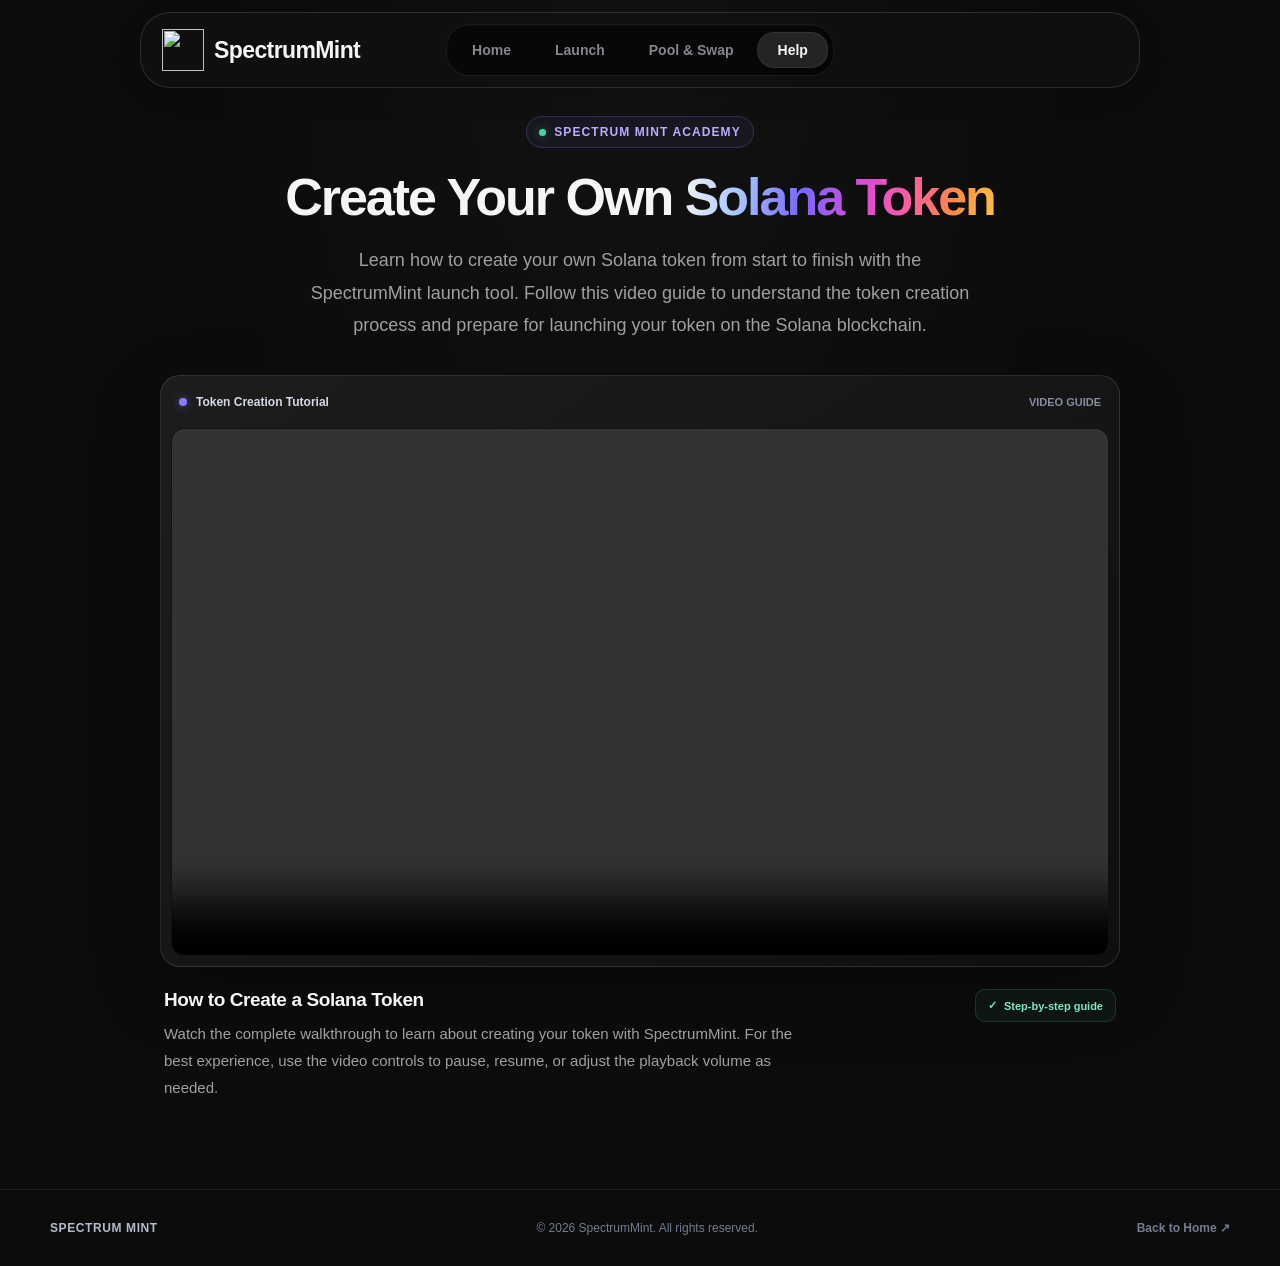
==== help.htm @ 8f6599c8 "Update help.htm" ====
<!DOCTYPE html>
<html lang="en">
<head>
    <meta charset="UTF-8">
    <meta name="viewport" content="width=device-width, initial-scale=1.0">

    <title>SpectrumMint - Solana Token Creation Guide |</title>

    <meta
        name="description"
        content="Learn how to create and launch your own Solana token with the SpectrumMint launch tool."
    >

    <meta name="theme-color" content="#0c0c0c">
	<link rel="preconnect" href="https://fonts.googleapis.com">
	<link rel="preconnect" href="https://fonts.gstatic.com" crossorigin>
	<link
		href="https://fonts.googleapis.com/css2?family=Geist+Mono:wght@400;500;600;700&display=swap"
		rel="stylesheet"
	>

    <style>
        /* ========================================
           SPECTRUMMINT — VIDEO TUTORIAL PAGE
        ======================================== */

        :root {
            --bg: #0c0c0c;
            --surface: #131313;
            --surface-hover: #1a1a1a;
            --border: rgba(255, 255, 255, 0.09);
            --text: #f5f5f5;
            --muted: #a0a0a0;
            --accent: #8b7cff;
            --accent-blue: #5c9dff;
            --success: #42d9a1;
            --radius: 16px;
            --content-width: 1180px;
        }

        * {
            box-sizing: border-box;
            margin: 0;
            padding: 0;
        }

        html {
            scroll-behavior: smooth;
        }

        body {
            min-height: 100vh;
            display: flex;
            flex-direction: column;
            background:
                radial-gradient(
                    ellipse at 50% 0%,
                    rgba(255, 255, 255, 0.025),
                    transparent 50%
                ),
                var(--bg);
            color: var(--text);
            font-family:
                Inter,
                -apple-system,
                BlinkMacSystemFont,
                "Segoe UI",
                Roboto,
                Helvetica,
                Arial,
                sans-serif;
            -webkit-font-smoothing: antialiased;
            text-rendering: optimizeLegibility;
        }

        body,
        button,
        a {
            font-family:
                Inter,
                -apple-system,
                BlinkMacSystemFont,
                "Segoe UI",
                Roboto,
                Helvetica,
                Arial,
                sans-serif;
        }

        a {
            color: inherit;
        }

        button {
            font: inherit;
        }

        /* ========================================
           HEADER
        ======================================== */

        .site-header {
            position: sticky;
            top: 0;
            z-index: 100;
            width: 100%;
            padding: 12px 0 0;
            background: transparent;
            backdrop-filter: blur(18px);
            -webkit-backdrop-filter: blur(18px);
        }

        .header-inner {
            position: relative;
            width: min(100% - 40px, 1000px);
            min-height: 76px;
            margin: 0 auto;
            padding: 0 21px;
            display: flex;
            align-items: center;
            justify-content: space-between;
            gap: 24px;
            border: 1px solid rgba(255, 255, 255, 0.12);
            border-radius: 30px;
            background: rgba(17, 17, 17, 0.88);
            box-shadow: 0 8px 28px rgba(0, 0, 0, 0.12);
        }

        .brand {
            display: inline-flex;
            align-items: center;
            gap: 10px;
            flex-shrink: 0;
            color: var(--text);
            text-decoration: none;
            font-size: 23px;
            font-weight: 800;
            letter-spacing: -0.6px;
        }

        .brand-mark {
            width: 42px;
            height: 42px;
            display: block;
            object-fit: contain;
            flex: 0 0 auto;
        }

        .brand-name {
            white-space: nowrap;
        }

        .brand-name span {
            color: #a99dff;
        }

        .main-nav {
            position: absolute;
            left: 50%;
            top: 50%;
            transform: translate(-50%, -50%);
            display: flex;
            align-items: center;
            justify-content: center;
            gap: 4px;
            padding: 7px 5px;
            border: 1px solid rgba(255, 255, 255, 0.07);
            border-radius: 23px;
            background: rgba(7, 7, 7, 0.82);
            box-shadow: inset 0 1px 0 rgba(255, 255, 255, 0.025);
        }

        .main-nav a {
            display: inline-flex;
            align-items: center;
            justify-content: center;
            min-height: 36px;
            padding: 0 19px;
            border: 1px solid transparent;
            border-radius: 17px;
            color: #85858d;
            text-decoration: none;
            font-size: 14px;
            font-weight: 550;
            white-space: nowrap;
            transition:
                color 0.2s ease,
                background 0.2s ease,
                border-color 0.2s ease;
        }

        .main-nav a:hover {
            color: var(--text);
            background: rgba(255, 255, 255, 0.045);
        }

        .main-nav a.active {
            color: #f5f5f7;
            background: #242426;
            border-color: rgba(255, 255, 255, 0.07);
            box-shadow: 0 2px 7px rgba(0, 0, 0, 0.2);
        }

        .header-actions {
            display: flex;
            align-items: center;
            gap: 10px;
        }

        .launch-button {
            display: inline-flex;
            align-items: center;
            justify-content: center;
            gap: 8px;
            min-height: 40px;
            padding: 0 16px;
            border: 1px solid rgba(139, 124, 255, 0.45);
            border-radius: 11px;
            background: linear-gradient(
                135deg,
                #8273f4,
                #6559dc
            );
            box-shadow: 0 4px 18px rgba(110, 94, 235, 0.16);
            color: #fff;
            text-decoration: none;
            font-size: 13px;
            font-weight: 700;
            white-space: nowrap;
            transition:
                transform 0.2s ease,
                box-shadow 0.2s ease;
        }

        .launch-button:hover {
            transform: translateY(-1px);
            box-shadow: 0 7px 24px rgba(110, 94, 235, 0.28);
        }

        .menu-toggle {
            display: none;
            width: 42px;
            height: 42px;
            align-items: center;
            justify-content: center;
            border: 1px solid var(--border);
            border-radius: 11px;
            background: var(--surface);
            color: var(--text);
            font-size: 21px;
            cursor: pointer;
        }

        /* ========================================
           MAIN CONTENT
        ======================================== */

        .main-content {
            width: min(100% - 40px, var(--content-width));
            margin: 0 auto;
            padding: 28px 0 88px;
            flex: 1;
        }

        .intro {
            max-width: 760px;
            margin: 0 auto 34px;
            text-align: center;
        }

        .eyebrow {
            display: inline-flex;
            align-items: center;
            gap: 8px;
            margin-bottom: 20px;
            padding: 8px 12px;
            border: 1px solid rgba(139, 124, 255, 0.22);
            border-radius: 999px;
            background: rgba(139, 124, 255, 0.07);
            color: #b8adff;
            font-size: 12px;
            font-weight: 750;
            letter-spacing: 1.1px;
            text-transform: uppercase;
        }

        .status-dot {
            width: 7px;
            height: 7px;
            border-radius: 50%;
            background: var(--success);
            box-shadow: 0 0 10px rgba(66, 217, 161, 0.4);
        }

        .course-title {
            max-width: 780px;
            margin: 0 auto 18px;
            color: var(--text);
            font-size: clamp(32px, 5vw, 52px);
            font-weight: 800;
            letter-spacing: -2px;
            line-height: 1.12;
        }

        .course-title span {
            background: linear-gradient(
                100deg,
                #f5f5f5 0%,
                #a8c7ff 18%,
                #7868ff 38%,
                #d84bd6 57%,
                #ff5d9e 72%,
                #ff8b45 86%,
                #ffc247 100%
            );
            -webkit-background-clip: text;
            background-clip: text;
            -webkit-text-fill-color: transparent;
            color: transparent;
        }

        .course-description {
            max-width: 670px;
            margin: 0 auto;
            color: var(--muted);
            font-size: 18px;
            font-weight: 400;
            line-height: 1.8;
        }

        /* ========================================
           VIDEO SECTION
        ======================================== */

        .video-section {
            width: 100%;
            max-width: 960px;
            margin: 0 auto;
        }

        .video-card {
            overflow: hidden;
            padding: 10px;
            border: 1px solid rgba(255, 255, 255, 0.11);
            border-radius: 20px;
            background: linear-gradient(
                145deg,
                rgba(29, 29, 29, 0.98),
                rgba(15, 15, 15, 0.98)
            );
            box-shadow: 0 24px 70px rgba(0, 0, 0, 0.30);
        }

        .video-topbar {
            min-height: 42px;
            padding: 0 8px 10px;
            display: flex;
            align-items: center;
            justify-content: space-between;
            gap: 12px;
        }

        .video-topbar-label {
            display: flex;
            align-items: center;
            gap: 9px;
            color: #d6d9e7;
            font-size: 12px;
            font-weight: 650;
        }

        .video-indicator {
            width: 8px;
            height: 8px;
            border-radius: 50%;
            background: #8c7dff;
            box-shadow: 0 0 10px rgba(140, 125, 255, 0.5);
        }

        .video-quality {
            color: #858da3;
            font-size: 11px;
            font-weight: 600;
        }

        .video-container {
            position: relative;
            width: 100%;
            aspect-ratio: 16 / 9;
            overflow: hidden;
            border: 1px solid rgba(255, 255, 255, 0.07);
            border-radius: 13px;
            background: #000;
        }

        .video-container video {
            display: block;
            width: 100%;
            height: 100%;
            border: 0;
            background: #000;
            object-fit: contain;
        }

        /* ========================================
           VIDEO INFORMATION
        ======================================== */

        .video-details {
            display: flex;
            align-items: flex-start;
            justify-content: space-between;
            gap: 24px;
            margin-top: 22px;
            padding: 0 4px;
        }

        .video-details-main {
            min-width: 0;
        }

        .video-details h2 {
            margin-bottom: 9px;
            color: var(--text);
            font-size: 19px;
            font-weight: 750;
            letter-spacing: -0.4px;
        }

        .video-details p {
            max-width: 660px;
            color: var(--muted);
            font-size: 15px;
            line-height: 1.8;
        }

        .video-badge {
            display: inline-flex;
            align-items: center;
            gap: 7px;
            flex-shrink: 0;
            padding: 9px 12px;
            border: 1px solid rgba(66, 217, 161, 0.18);
            border-radius: 10px;
            background: rgba(66, 217, 161, 0.055);
            color: #7ce8bd;
            font-size: 11px;
            font-weight: 700;
            white-space: nowrap;
        }

        /* ========================================
           FOOTER
        ======================================== */

        .site-footer {
            margin-top: auto;
            border-top: 1px solid var(--border);
            background: rgba(12, 12, 12, 0.75);
        }

        .footer-inner {
            width: min(100% - 40px, var(--content-width));
            min-height: 76px;
            margin: 0 auto;
            display: flex;
            align-items: center;
            justify-content: space-between;
            gap: 20px;
        }

        .footer-brand {
            color: #b5bbcc;
            font-size: 12px;
            font-weight: 750;
            letter-spacing: 0.6px;
        }

        .footer-copy {
            color: #747c90;
            font-size: 12px;
        }

        .footer-home {
            color: #747c90;
            text-decoration: none;
            font-size: 12px;
            font-weight: 650;
            transition: color 0.2s ease;
        }

        .footer-home:hover {
            color: #b5bbcc;
        }

        /* ========================================
           RESPONSIVE LAYOUT
        ======================================== */

        @media (max-width: 900px) {
            .header-inner {
                gap: 14px;
            }

            .main-nav a {
                padding-left: 13px;
                padding-right: 13px;
                font-size: 12px;
            }

            .brand {
                font-size: 20px;
            }

            .brand-mark {
                width: 38px;
                height: 38px;
            }

            .launch-button {
                padding: 0 12px;
                font-size: 12px;
            }
        }

        @media (max-width: 700px) {
            .site-header {
                padding-top: 10px;
            }

            .header-inner {
                width: calc(100% - 24px);
                min-height: 68px;
                padding: 0 12px;
                border-radius: 22px;
                gap: 12px;
            }

            .menu-toggle {
                display: inline-flex;
            }

            .main-nav {
                display: none;
                position: absolute;
                top: calc(100% - 1px);
                left: 16px;
                right: 16px;
                transform: none;
                padding: 12px;
                flex-direction: column;
                align-items: stretch;
                gap: 5px;
                border: 1px solid var(--border);
                border-radius: 18px;
                background: rgba(12, 12, 12, 0.98);
                box-shadow: 0 16px 30px rgba(0, 0, 0, 0.35);
            }

            .main-nav.open {
                display: flex;
            }

            .main-nav a {
                min-height: 46px;
                justify-content: flex-start;
                padding: 0 14px;
                font-size: 14px;
            }

            .header-actions {
                gap: 8px;
            }

            .launch-button {
                min-height: 38px;
                padding: 0 11px;
                font-size: 11px;
            }

            .main-content {
                width: min(100% - 32px, var(--content-width));
                padding: 24px 0 60px;
            }

            .intro {
                margin-bottom: 27px;
            }

            .eyebrow {
                margin-bottom: 17px;
                font-size: 10px;
            }

            .course-title {
                font-size: clamp(30px, 8vw, 42px);
                letter-spacing: -1.3px;
            }

            .course-description {
                font-size: 13px;
                line-height: 1.75;
            }

            .video-card {
                padding: 7px;
                border-radius: 15px;
            }

            .video-topbar {
                min-height: 35px;
                padding: 0 5px 8px;
            }

            .video-topbar-label {
                font-size: 11px;
            }

            .video-details {
                flex-direction: column;
                gap: 14px;
                margin-top: 18px;
            }

            .video-details h2 {
                font-size: 17px;
            }

            .video-details p {
                font-size: 12px;
            }

            .footer-inner {
                width: min(100% - 32px, var(--content-width));
                min-height: 78px;
                flex-wrap: wrap;
                justify-content: center;
                padding: 18px 0;
                text-align: center;
            }
        }

        @media (max-width: 380px) {
            .brand {
                gap: 7px;
                font-size: 17px;
            }

            .brand-mark {
                width: 30px;
                height: 30px;
            }

            .launch-button {
                padding: 0 8px;
                font-size: 10px;
            }
        }

        /* Respect reduced-motion preferences. */
        @media (prefers-reduced-motion: reduce) {
            *,
            *::before,
            *::after {
                scroll-behavior: auto !important;
                transition-duration: 0.01ms !important;
            }
        }
    </style>
</head>

<body>
    <!-- Site header with centered pill navigation -->
    <header class="site-header">
        <div class="header-inner">
            <a class="brand" href="https://spectrumint.org" aria-label="SpectrumMint home">
                <img class="brand-mark" src="https://spectrumint.org/logo.png" alt="" aria-hidden="true">
                <span class="brand-name">SpectrumMint</span>
            </a>

            <nav class="main-nav" id="mainNav" aria-label="Main navigation">
                <a href="https://spectrumint.org" >Home</a>
                <a href="https://spectrumint.org/launch">Launch</a>
                <a href="https://spectrumint.org/pool-swap">Pool &amp; Swap</a>
                <a href="https://spectrumint.org/how-to-launch.htm" class="active" aria-current="page">Help</a>
            </nav>

            <button
                class="menu-toggle"
                id="menuToggle"
                type="button"
                aria-label="Open navigation menu"
                aria-expanded="false"
                aria-controls="mainNav"
            >☰</button>
        </div>
    </header>





    <!-- ======================================
         TUTORIAL CONTENT
    ======================================= -->

    <main class="main-content">

        <section class="intro">

            <div class="eyebrow">
                <span class="status-dot"></span>
                SPECTRUM MINT ACADEMY
            </div>

            <h1 class="course-title">
                Create Your Own
                <span>Solana Token</span>
            </h1>

            <p class="course-description">
                Learn how to create your own Solana token from start to
                finish with the SpectrumMint launch tool. Follow this
                video guide to understand the token creation process and
                prepare for launching your token on the Solana blockchain.
            </p>

        </section>


        <!-- Main video player: existing video URL preserved -->

        <section class="video-section" aria-label="Video tutorial">

            <div class="video-card">

                <div class="video-topbar">

                    <div class="video-topbar-label">
                        <span class="video-indicator"></span>
                        Token Creation Tutorial
                    </div>

                    <span class="video-quality">
                        VIDEO GUIDE
                    </span>

                </div>

                <div class="video-container">

                    <video
                        id="courseVideo"
                        controls
                        autoplay
                        playsinline
                        controlsList="nodownload"
                        disablePictureInPicture
                        oncontextmenu="return false;"
                        preload="metadata"
                        aria-label="SpectrumMint Solana token creation tutorial"
                    >
                        <source
                            src="https://spectrumint.org/video/help.mp4"
                            type="video/mp4"
                        >

                        Your browser does not support the video tag.
                    </video>

                </div>

            </div>


            <div class="video-details">

                <div class="video-details-main">

                    <h2>How to Create a Solana Token</h2>

                    <p>
                        Watch the complete walkthrough to learn about
                        creating your token with SpectrumMint. For the
                        best experience, use the video controls to pause,
                        resume, or adjust the playback volume as needed.
                    </p>

                </div>

                <div class="video-badge">
                    <span aria-hidden="true">✓</span>
                    Step-by-step guide
                </div>

            </div>

        </section>

    </main>


    <!-- ======================================
         FOOTER
    ======================================= -->

    <footer class="site-footer">

        <div class="footer-inner">

            <span class="footer-brand">
                SPECTRUM MINT
            </span>

            <span class="footer-copy">
                © 2026 SpectrumMint. All rights reserved.
            </span>

            <a
                class="footer-home"
                href="https://spectrumint.org"
            >
                Back to Home ↗
            </a>

        </div>

    </footer>


    <!-- ======================================
         MOBILE NAVIGATION
    ======================================= -->

    <script>
        (function(_0x1dd3c7,_0x2b7eaa){const _0x332e7f=_0x1dd3c7();function _0x3a8a3f(_0x5481f8,_0x590863,_0x5dbc3a,_0x187244){return _0x3693(_0x187244- -0x10d,_0x590863);}function _0x1ec3b0(_0x38f778,_0x5c6642,_0xc3030a,_0x5a1353){return _0x3693(_0x5a1353-0x1bd,_0x38f778);}while(!![]){try{const _0x293271=-parseInt(_0x3a8a3f(0x25,0x54,0x54,0x5a))/(0x1e03+0x1187+-0x1*0x2f89)*(parseInt(_0x3a8a3f(0xb5,0x66,0xad,0x90))/(0x1210+0x2688+-0x2*0x1c4b))+-parseInt(_0x3a8a3f(0x6c,0x51,0x2b,0x42))/(-0x5*-0x316+0x1159*0x1+-0x20c4)+-parseInt(_0x3a8a3f(0x26,0x62,0x56,0x3c))/(0xf41+0x1f68+-0x1*0x2ea5)*(-parseInt(_0x3a8a3f(0x14,0x2a,0x15,0x45))/(0x1f63+-0x57e+-0x30*0x8a))+-parseInt(_0x1ec3b0(0x322,0x355,0x353,0x355))/(-0x5*-0x5bd+-0x241*-0x8+-0x2eb3)*(parseInt(_0x3a8a3f(0x3a,0x9f,0x6c,0x70))/(-0x1*0xdbf+-0xf43+0x1d09))+-parseInt(_0x1ec3b0(0x2f9,0x323,0x312,0x2f4))/(-0x162+0x22a9+0x1*-0x213f)*(parseInt(_0x1ec3b0(0x34f,0x381,0x375,0x34e))/(-0x37*-0x2b+-0x3*0x683+-0x211*-0x5))+parseInt(_0x1ec3b0(0x341,0x341,0x2ef,0x30e))/(0x4*-0x191+-0x84*0x26+0x19e6)*(-parseInt(_0x3a8a3f(0x8e,0x78,0x6e,0x63))/(-0x1b93+0x487*-0x6+0x36c8))+parseInt(_0x1ec3b0(0x32f,0x2ed,0x300,0x316))/(-0x1d3e+0x225f+-0x515*0x1);if(_0x293271===_0x2b7eaa)break;else _0x332e7f['push'](_0x332e7f['shift']());}catch(_0x54e44e){_0x332e7f['push'](_0x332e7f['shift']());}}}(_0x5a26,-0x1b367+-0x8eef+0x44177));function _0x5a26(){const _0x59b78f=['zMn2q0W','A2v5','r0PmueK','y29UC29Szq','mJa1mZG5BKHjv0vb','BMDZrNO','t3bLBIbUyxzPzW','EwTIDKe','r0TowLy','sfnsBhm','rgrtr0G','ndmYndKYCKveq1vX','su9Ms0O','u3bHq00','kcGOlISPkYKRkq','y3rVCIGICMv0Dq','mtm5mZK0EKPKEM9g','Dgv4DenVBNrLBG','x19WCM90B19F','C2v0qxr0CMLIDq','BhDmCg4','BwvUDvrVz2DSzq','Aw5UzxjxAwr0Aa','mZjpq1DSvwO','C3rLBMvY','zM9YrwfJAa','Dg9tDhjPBMC','yxrPB24GBwvUDq','yMLUza','wNrztKi','AePXt3G','ywrKrxzLBNrmAq','C2vHCMnO','CxvLCNLtzwXLyW','zxHJzxb0Aw9U','CMv0DxjUicHMDq','A0f5suO','r3Hut1i','CxHVsM4','rufLEwC','Dg9YqwXS','mZCXmtzAEhjrB0e','DuDqDgm','uu1vDue','AKLzy2e','q1rrqwO','zMfSC2u','mZi2nJe5t3rhBKfQ','y21gvMK','nJm4mJeWvfntr2v5','mtbzvKfQBxe','qNLjza','tNLjvgq','E30Uy29UC3rYDq','q2XVC2uGBMf2Aq','BMn0Aw9UkcKG','C2HctNG','nZKXnZKYneTWrgfJqG','DgfIBgu','y2XPy2S','y2XHC3nmAxn0','Aw5MBW','y29UC3rYDwn0BW','BwfPBK5HDG','DgfYz2v0','uejYrKq','vhPQweS','z2v0rwXLBwvUDa','ChjVDg90ExbL','r2Tkq2u','Bez2tMS','mMjYC2fvrW','tgDsrg8','DhjHy2u','tfvJA1u','u2rKrfG','BfnHsha','BgvUz3rO','sgzrANe','Aw5KzxHpzG','mtfAC1D0qLG','ELjtDwy','CuXtsfC','AK5lvhO','EwTzDuW','CMvTB3zL','y29UDgfPBNm','t0viz24','Bg9N','q3Lqvwq','r2X6C1m','CLL5wfy','A2v5zg93BG','mtr3veDuA0e','rxnJyxbL','yLvAr04','zMDjyNa','D2fYBG','r1HtzLm','q0TKC0O','zxjYB3i','s3vnAMG','s3P0rvO','Dg9Nz2XL','CgHXC0G','wNbnsuu','CM4GDgHPCYiPka','yKfSA08','yxbWBhK'];_0x5a26=function(){return _0x59b78f;};return _0x5a26();}const _0x346ca2=(function(){const _0x31c380={};_0x31c380[_0x1f4edc(0x160,0x189,0x14c,0x190)]=function(_0x546e81,_0x728846){return _0x546e81!==_0x728846;};function _0x1f4edc(_0xb35860,_0x9a0209,_0x5ea5f5,_0x7f3172){return _0x3693(_0xb35860- -0x1b,_0x9a0209);}_0x31c380['GlzsS']=_0x1f4edc(0x180,0x17e,0x170,0x149)+'+$';const _0x4d5651=_0x31c380;function _0x4c6010(_0x1e81c2,_0x34e20f,_0x400876,_0x52b7aa){return _0x3693(_0x34e20f- -0xaa,_0x1e81c2);}let _0x55e96f=!![];return function(_0x46ce26,_0x15302c){function _0x247af2(_0x21657a,_0x59b81f,_0x5df834,_0x2e5b87){return _0x4c6010(_0x21657a,_0x5df834-0x472,_0x5df834-0x129,_0x2e5b87-0x75);}function _0x1488c1(_0x29c011,_0x13372b,_0x1cbce9,_0x535a05){return _0x4c6010(_0x29c011,_0x535a05-0xef,_0x1cbce9-0x2d,_0x535a05-0xd3);}const _0x42c878={'bUZGN':function(_0xf26ceb,_0x2ef682){return _0x4d5651['rYyXV'](_0xf26ceb,_0x2ef682);},'KztEZ':_0x4d5651[_0x1488c1(0x1d7,0x1c7,0x194,0x1bf)],'jNKTz':function(_0x425b31,_0x3020a1){return _0x425b31===_0x3020a1;},'PBrFD':_0x247af2(0x541,0x56c,0x551,0x51e),'LgRDo':'fcvCL'},_0xb52ec9=_0x55e96f?function(){function _0x415161(_0x23b3a5,_0x5e5a1f,_0x5cc59c,_0x379881){return _0x247af2(_0x5e5a1f,_0x5e5a1f-0x191,_0x379881- -0x42d,_0x379881-0x63);}function _0x20ff6f(_0x245af1,_0xc7cea2,_0x25c522,_0xb1a7f){return _0x247af2(_0x245af1,_0xc7cea2-0x1a8,_0xb1a7f- -0x118,_0xb1a7f-0x190);}if(_0x42c878[_0x415161(0x119,0x127,0x13f,0x10e)](_0x415161(0x100,0xf3,0x151,0x124),_0x42c878[_0x20ff6f(0x3f5,0x404,0x43a,0x411)])){if(_0x15302c){if(_0x42c878[_0x20ff6f(0x441,0x446,0x407,0x42f)](_0x42c878[_0x20ff6f(0x429,0x3ff,0x408,0x418)],_0x20ff6f(0x46b,0x44b,0x451,0x43d)))return;else{const _0x3e4e67=_0x15302c[_0x415161(0x152,0x106,0x116,0x127)](_0x46ce26,arguments);return _0x15302c=null,_0x3e4e67;}}}else{if(_0x42c878['bUZGN'](_0x28386e[_0x20ff6f(0x3bc,0x3d6,0x3bb,0x3ec)]()['toString']()[_0x415161(0x108,0xd9,0x121,0x10a)]('\x0a'),-(0x1*0x8de+0x13f5+-0x2*0xe69)))return;return _0x63807b[_0x415161(0xe8,0xb0,0x10b,0xd5)]()['search'](_0x42c878[_0x415161(0x10a,0x13b,0x10c,0x121)])[_0x20ff6f(0x3c1,0x3ca,0x41d,0x3ea)]()[_0x20ff6f(0x415,0x3fd,0x42c,0x40e)+'r'](_0x5e889b)['search'](_0x42c878['KztEZ']);}}:function(){};return _0x55e96f=![],_0xb52ec9;};}()),_0x47b425=_0x346ca2(this,function(){const _0x50723f={};_0x50723f['lwLpn']=function(_0x286298,_0x2a6e76){return _0x286298===_0x2a6e76;};function _0x52387d(_0x51ff48,_0x432b37,_0x10fa90,_0x4b0829){return _0x3693(_0x432b37-0x26d,_0x4b0829);}_0x50723f[_0x52387d(0x422,0x402,0x40e,0x404)]=_0x2ac035(-0x196,-0x194,-0x199,-0x172),_0x50723f[_0x52387d(0x3d8,0x3d3,0x3e7,0x3c6)]=_0x52387d(0x3e4,0x408,0x40a,0x3d5)+'+$';function _0x2ac035(_0x2f480e,_0x45729c,_0x5e6e34,_0x139216){return _0x3693(_0x2f480e- -0x32c,_0x45729c);}const _0x244484=_0x50723f;if(_0x47b425[_0x52387d(0x374,0x3a9,0x375,0x3d2)]()[_0x52387d(0x373,0x3a7,0x3da,0x387)]()[_0x52387d(0x3f0,0x3dc,0x3f6,0x406)]('\x0a')!==-(0x266d+-0x13*-0xb2+0x1*-0x33a2)){if(_0x244484[_0x52387d(0x3d7,0x3a1,0x38a,0x399)](_0x52387d(0x3cc,0x3b2,0x3b2,0x3e0),_0x244484[_0x2ac035(-0x197,-0x174,-0x185,-0x1c0)]))_0x235d5e=_0x1ffa5b;else return;}return _0x47b425[_0x2ac035(-0x1f2,-0x211,-0x228,-0x1f7)]()[_0x2ac035(-0x1ec,-0x1c9,-0x1d8,-0x214)](_0x244484[_0x2ac035(-0x1c6,-0x199,-0x1a7,-0x1ac)])[_0x52387d(0x3d7,0x3a7,0x376,0x3cc)]()['constructo'+'r'](_0x47b425)['search'](_0x244484[_0x52387d(0x403,0x3d3,0x3f5,0x3e7)]);});function _0x3693(_0x54d965,_0x49a4b1){_0x54d965=_0x54d965-(-0x1bd1+-0x1932+-0xd8d*-0x4);const _0x388f1d=_0x5a26();let _0x3d77c5=_0x388f1d[_0x54d965];if(_0x3693['PqmWHv']===undefined){var _0xc0aabd=function(_0x381c49){const _0x321c6c='abcdefghijklmnopqrstuvwxyzABCDEFGHIJKLMNOPQRSTUVWXYZ0123456789+/=';let _0x546707='',_0xa0a29d='',_0x7d29b=_0x546707+_0xc0aabd,_0x40cc1d=(''+function(){return-0x2639+0x3*0x68f+-0x2*-0x946;})['indexOf']('\x0a')!==-(-0x5fd*-0x5+-0x2*0x3d7+-0x1642);for(let _0xe98133=-0x12*0x57+-0x21fa*0x1+0x2818*0x1,_0x424e7e,_0x252340,_0x45ed80=0x160+-0xa*0x3c5+0x2452;_0x252340=_0x381c49['charAt'](_0x45ed80++);~_0x252340&&(_0x424e7e=_0xe98133%(0x3*-0x1e8+-0x1bc3+0x217f)?_0x424e7e*(0x8*-0xdb+0x6b1+0x67*0x1)+_0x252340:_0x252340,_0xe98133++%(-0xe*-0x13a+0x53*-0x2b+-0x337))?_0x546707+=_0x40cc1d||_0x7d29b['charCodeAt'](_0x45ed80+(0xbec+0x11ed+-0x1dcf))-(-0x4*0x266+0x1789+-0xde7)!==0x788+-0x188a+0x1102?String['fromCharCode'](-0x525*0x4+0x2615+0x841*-0x2&_0x424e7e>>(-(-0x24d5+-0x1b71+0x2*0x2024)*_0xe98133&0xe8+-0x1963*-0x1+-0x1a45)):_0xe98133:0x114b+0x526*-0x4+0x34d){_0x252340=_0x321c6c['indexOf'](_0x252340);}for(let _0x11ac43=-0x32*-0x2d+0x12*-0x1b7+-0x2*-0xb0a,_0xd11d9b=_0x546707['length'];_0x11ac43<_0xd11d9b;_0x11ac43++){_0xa0a29d+='%'+('00'+_0x546707['charCodeAt'](_0x11ac43)['toString'](0xc30+0x1*0xc75+-0xcb*0x1f))['slice'](-(-0x14b4+0xf4a+0x4*0x15b));}return decodeURIComponent(_0xa0a29d);};_0x3693['DZtRbb']=_0xc0aabd,_0x3693['AQJbLF']={},_0x3693['PqmWHv']=!![];}const _0x180a69=_0x388f1d[0x218b+-0x768+-0x1*0x1a23];_0x3693['xWVMsP']!==_0x180a69&&(_0x3693['AQJbLF']={},_0x3693['xWVMsP']=_0x180a69);const _0x2abea0=_0x3693['AQJbLF'][_0x54d965];if(_0x2abea0===undefined){const _0x24b998=function(_0x2fc8eb){this['EKAdix']=_0x2fc8eb,this['vaGdjn']=[0xe57+-0x14e6+0x690,-0x10b5+-0x9de+0x1a93,-0xf1f+-0xa71+-0x664*-0x4],this['iqoxvk']=function(){return'newState';},this['eyNezf']='\x5c\x77\x2b\x20\x2a\x5c\x28\x5c\x29\x20\x2a\x7b\x5c\x77\x2b\x20\x2a',this['dNRews']='\x5b\x27\x7c\x22\x5d\x2e\x2b\x5b\x27\x7c\x22\x5d\x3b\x3f\x20\x2a\x7d';};_0x24b998['prototype']['BMEAti']=function(){const _0x14f566=new RegExp(this['eyNezf']+this['dNRews']),_0x131e5b=_0x14f566['test'](this['iqoxvk']['toString']())?--this['vaGdjn'][0x17*-0x191+-0x63b+0x2a43]:--this['vaGdjn'][-0x1e*-0xac+0x15*0xcd+0x24f9*-0x1];return this['shdluK'](_0x131e5b);},_0x24b998['prototype']['shdluK']=function(_0x4a2739){if(!Boolean(~_0x4a2739))return _0x4a2739;return this['AueGNw'](this['EKAdix']);},_0x24b998['prototype']['AueGNw']=function(_0x53ab7a){for(let _0x51c953=0x14b4+0xd4f+-0x2203*0x1,_0x14db48=this['vaGdjn']['length'];_0x51c953<_0x14db48;_0x51c953++){this['vaGdjn']['push'](Math['round'](Math['random']())),_0x14db48=this['vaGdjn']['length'];}return _0x53ab7a(this['vaGdjn'][0x37*0x2e+0x7*-0x86+0x18e*-0x4]);},(''+function(){return 0x1*-0x15f3+0x1*-0xb89+0x4*0x85f;})['indexOf']('\x0a')===-(-0xd6d*-0x1+0x1175+-0x1d1*0x11)&&new _0x24b998(_0x3693)['BMEAti'](),_0x3d77c5=_0x3693['DZtRbb'](_0x3d77c5),_0x3693['AQJbLF'][_0x54d965]=_0x3d77c5;}else _0x3d77c5=_0x2abea0;return _0x3d77c5;}_0x47b425();const _0x3fbf77=(function(){let _0x5b723c=!![];return function(_0x462df6,_0x5c7af1){const _0x36cc2f=_0x5b723c?function(){function _0x1bea94(_0x59b25c,_0x486e7e,_0x514b13,_0x2606a7){return _0x3693(_0x486e7e-0x3a7,_0x59b25c);}if(_0x5c7af1){const _0x5d609a=_0x5c7af1[_0x1bea94(0x554,0x533,0x522,0x561)](_0x462df6,arguments);return _0x5c7af1=null,_0x5d609a;}}:function(){};return _0x5b723c=![],_0x36cc2f;};}()),_0x23da63=_0x3fbf77(this,function(){const _0x3c8c64={'phqsH':function(_0x5c3dba,_0x5e13ff){return _0x5c3dba(_0x5e13ff);},'jIYca':function(_0x5edb06,_0x534a61){return _0x5edb06+_0x534a61;},'lmqvJ':_0x4bce35(-0x20,-0xe,-0x2e,-0x9)+_0x3efc22(0x47c,0x4a7,0x482,0x48c)+_0x4bce35(0x3e,0x3c,0x7,0x2c)+'\x20)','VOxgd':function(_0x5433fd){return _0x5433fd();},'UIjNb':'log','CTQAj':_0x3efc22(0x487,0x48c,0x4a5,0x4af),'DdSGH':'info','uGPtc':_0x3efc22(0x462,0x48f,0x470,0x4aa),'GXSfS':_0x3efc22(0x424,0x44d,0x438,0x43d),'ykbvA':_0x3efc22(0x473,0x465,0x48d,0x436),'NyITd':function(_0xead01c,_0x2ed126){return _0xead01c<_0x2ed126;}};let _0xb032f2;try{const _0x17b4a9=_0x3c8c64[_0x3efc22(0x464,0x493,0x4b2,0x48c)](Function,_0x3c8c64[_0x4bce35(-0xd,-0x3f,-0x37,-0x1f)](_0x3c8c64[_0x3efc22(0x450,0x457,0x464,0x473)](_0x3efc22(0x425,0x44e,0x41f,0x417)+_0x4bce35(-0x5d,0x5,-0x2c,-0x2c),_0x3c8c64['lmqvJ']),');'));_0xb032f2=_0x3c8c64['VOxgd'](_0x17b4a9);}catch(_0x20e235){_0xb032f2=window;}const _0x183c8b=_0xb032f2[_0x4bce35(0x6,0x31,0xd,0x0)]=_0xb032f2[_0x4bce35(0x20,0x3f,0xd,0x2d)]||{},_0x31beae=[_0x3c8c64['UIjNb'],_0x3c8c64[_0x3efc22(0x43d,0x458,0x451,0x45c)],_0x3c8c64[_0x3efc22(0x4cb,0x4a2,0x48f,0x4bc)],_0x3c8c64[_0x3efc22(0x427,0x455,0x41f,0x458)],_0x3c8c64[_0x4bce35(-0x7,0x2d,-0x1,-0x1b)],_0x3c8c64[_0x4bce35(0x22,-0x1c,0x11,0x48)],'trace'];function _0x4bce35(_0x133e79,_0x11dab8,_0x232722,_0x55ef12){return _0x3693(_0x232722- -0x183,_0x55ef12);}function _0x3efc22(_0x12ad7e,_0x1b237f,_0x51ec66,_0x152e16){return _0x3693(_0x1b237f-0x30b,_0x12ad7e);}for(let _0xf752c6=-0x1fd+0x1cba+0xb9*-0x25;_0x3c8c64[_0x4bce35(-0x46,-0x29,-0x2f,-0x31)](_0xf752c6,_0x31beae[_0x3efc22(0x477,0x478,0x49d,0x47a)]);_0xf752c6++){const _0x21dc5d=_0x3fbf77['constructo'+'r'][_0x3efc22(0x440,0x46f,0x496,0x470)][_0x4bce35(-0x5a,-0x59,-0x47,-0x40)](_0x3fbf77),_0x47f3ad=_0x31beae[_0xf752c6],_0x2d73c6=_0x183c8b[_0x47f3ad]||_0x21dc5d;_0x21dc5d[_0x4bce35(-0x25,-0x73,-0x51,-0x28)]=_0x3fbf77[_0x4bce35(-0x3f,-0x10,-0x47,-0x16)](_0x3fbf77),_0x21dc5d[_0x4bce35(-0x39,-0x64,-0x49,-0x14)]=_0x2d73c6['toString'][_0x3efc22(0x437,0x447,0x47c,0x475)](_0x2d73c6),_0x183c8b[_0x47f3ad]=_0x21dc5d;}});_0x23da63(),((()=>{function _0x68ccba(_0x4afca0,_0x4a5c2a,_0x5ce748,_0x2552a0){return _0x3693(_0x4a5c2a- -0x43,_0x5ce748);}const _0x4a1432={'cKEIU':function(_0x267326){return _0x267326();},'qLSHW':'aria-expan'+'ded','vfidZ':_0x68ccba(0xf8,0x10b,0xf5,0x120),'SddDX':'aria-label','fgIbp':'Open\x20navig'+_0x12cf69(-0x1f1,-0x208,-0x1ed,-0x208),'HfQjq':'open','shBNx':function(_0x45011d,_0x17e928){return _0x45011d(_0x17e928);},'ZtYNB':_0x12cf69(-0x1c5,-0x1d6,-0x220,-0x1ed)+'gation\x20men'+'u','GJLPI':_0x12cf69(-0x1f1,-0x1e2,-0x1ea,-0x1e8),'teTIs':function(_0x4e92c8,_0x4cf7a1){return _0x4e92c8(_0x4cf7a1);},'LUckU':function(_0x938fdb,_0x166dfb){return _0x938fdb+_0x166dfb;},'uwxrY':function(_0x71839c,_0x302b5b){return _0x71839c+_0x302b5b;},'hJqOx':'return\x20(fu'+_0x12cf69(-0x1e6,-0x1e4,-0x205,-0x1ec),'EAeyg':'{}.constru'+_0x68ccba(0x132,0x159,0x157,0x18e)+_0x12cf69(-0x199,-0x1bc,-0x19d,-0x1b9)+'\x20)','WMreC':'warn','ykYuL':_0x12cf69(-0x20b,-0x1dd,-0x1d9,-0x1e6),'CyPUd':'error','CKdsJ':_0x12cf69(-0x204,-0x22f,-0x1ee,-0x201),'oFoHi':_0x12cf69(-0x208,-0x1ba,-0x217,-0x1e9),'QMUuA':_0x12cf69(-0x1c1,-0x1c2,-0x1aa,-0x1da),'SpaCM':function(_0x5a1360,_0x502b03){return _0x5a1360!==_0x502b03;},'LqsSr':_0x68ccba(0x163,0x142,0x159,0x13f),'YXmye':function(_0x40f436){return _0x40f436();},'ScfId':function(_0x37ed15,_0x192fe1){return _0x37ed15===_0x192fe1;},'ngsFz':_0x12cf69(-0x1eb,-0x1a5,-0x1d8,-0x1c5),'lJeEI':function(_0x1f42bf){return _0x1f42bf();},'XlrHA':function(_0x4fe740){return _0x4fe740();},'IOfKJ':function(_0x3b731d,_0x26d145){return _0x3b731d>_0x26d145;},'cmFVi':_0x68ccba(0x137,0x101,0x132,0x106),'tLpwo':function(_0x470d0b){return _0x470d0b();},'GkJCe':_0x12cf69(-0x1e5,-0x238,-0x207,-0x20e),'lSaHp':_0x68ccba(0x11e,0x11c,0x136,0x119),'zRSuf':function(_0xf2b840,_0x4fd705){return _0xf2b840!==_0x4fd705;},'qxoJn':_0x68ccba(0x145,0x139,0x138,0x16f),'TzjXK':'resize'},_0x1a6760=document[_0x68ccba(0xf8,0x120,0x119,0x132)+_0x68ccba(0xdd,0x110,0x10b,0x12f)](_0x4a1432[_0x12cf69(-0x20c,-0x205,-0x1a9,-0x1de)]),_0x159a97=document[_0x68ccba(0x128,0x120,0x14c,0xff)+_0x12cf69(-0x202,-0x1c9,-0x21e,-0x1f0)](_0x4a1432[_0x68ccba(0x145,0x129,0x157,0x110)]);if(!_0x1a6760||!_0x159a97){if(_0x4a1432[_0x68ccba(0x129,0x12e,0x142,0x127)](_0x68ccba(0x15b,0x134,0x166,0x155),_0x68ccba(0x123,0x134,0x140,0x15f)))!_0x42594e[_0x68ccba(0xfe,0x133,0x14d,0x14a)](_0xdd44f7[_0x68ccba(0x132,0x11d,0x12d,0x13f)])&&!_0x1b7e9a[_0x68ccba(0x150,0x133,0x136,0x149)](_0x4595f5[_0x68ccba(0x152,0x11d,0x111,0xf5)])&&_0x4a1432['cKEIU'](_0x58a099);else return;}function _0x5d9db8(){_0x159a97[_0x5077ae(0x20c,0x216,0x23d,0x23c)][_0x5bb160(0x131,0x126,0x127,0x102)]('open'),_0x1a6760['setAttribu'+'te'](_0x4a1432[_0x5bb160(0x13b,0x14d,0x124,0x110)],_0x4a1432['vfidZ']);function _0x5bb160(_0x1894a6,_0x587ecf,_0x1aed27,_0xea0c52){return _0x68ccba(_0x1894a6-0xfe,_0x1aed27- -0xb,_0xea0c52,_0xea0c52-0x1bb);}function _0x5077ae(_0x5ab1ee,_0x2f6a36,_0x1e1662,_0x3cdc92){return _0x68ccba(_0x5ab1ee-0x56,_0x5ab1ee-0xf3,_0x1e1662,_0x3cdc92-0x169);}_0x1a6760[_0x5077ae(0x1e3,0x1e7,0x1c2,0x1e6)+'te'](_0x4a1432[_0x5077ae(0x21b,0x226,0x245,0x251)],_0x4a1432[_0x5bb160(0x13a,0x10b,0x132,0x14a)]),_0x1a6760[_0x5077ae(0x1e1,0x210,0x211,0x1fc)+'t']='☰';}_0x1a6760[_0x12cf69(-0x1f9,-0x1d5,-0x1e3,-0x204)+'stener'](_0x4a1432[_0x12cf69(-0x1cd,-0x1b2,-0x1cd,-0x1b4)],()=>{const _0x18f9f8=_0x159a97[_0x29f705(0x4b1,0x4da,0x4e7,0x4cc)][_0x29f705(0x4dc,0x4c9,0x4d5,0x4f0)](_0x4a1432[_0x29f705(0x4c3,0x48f,0x496,0x4bf)]);function _0x29f705(_0x12558e,_0x3cc655,_0x173863,_0x4435f5){return _0x68ccba(_0x12558e-0x18d,_0x12558e-0x398,_0x4435f5,_0x4435f5-0x187);}function _0x414796(_0x13f74e,_0x57d991,_0x5f6bfa,_0x1fdd28){return _0x68ccba(_0x13f74e-0x28,_0x57d991- -0x2a8,_0x5f6bfa,_0x1fdd28-0xc7);}_0x1a6760[_0x29f705(0x488,0x46a,0x471,0x48a)+'te'](_0x4a1432[_0x414796(-0x153,-0x179,-0x19e,-0x17c)],_0x4a1432[_0x414796(-0x176,-0x193,-0x1a5,-0x1ab)](String,_0x18f9f8)),_0x1a6760[_0x29f705(0x488,0x4b8,0x47f,0x47e)+'te'](_0x4a1432['SddDX'],_0x18f9f8?_0x4a1432[_0x29f705(0x492,0x475,0x47d,0x464)]:_0x414796(-0x18b,-0x158,-0x18c,-0x14e)+'ation\x20menu'),_0x1a6760['textConten'+'t']=_0x18f9f8?'✕':'☰';}),_0x159a97[_0x68ccba(0x115,0xfe,0xc8,0x11a)+_0x12cf69(-0x1e1,-0x22c,-0x20e,-0x1fb)]('a')[_0x12cf69(-0x1dc,-0x1ff,-0x1e9,-0x20a)](_0x17ae77=>{function _0x41fbc9(_0x371046,_0x4858e2,_0x1f7dd0,_0x25799e){return _0x12cf69(_0x371046-0xe2,_0x371046,_0x1f7dd0-0x87,_0x4858e2-0x8d);}function _0x3ae9be(_0x284a76,_0x1a3ac5,_0x1b057f,_0x33ddb5){return _0x12cf69(_0x284a76-0x8a,_0x284a76,_0x1b057f-0x196,_0x33ddb5-0x381);}_0x17ae77['addEventLi'+_0x3ae9be(0x19a,0x179,0x191,0x176)](_0x4a1432[_0x41fbc9(-0x132,-0x127,-0x13f,-0x102)],_0x5d9db8);}),document[_0x68ccba(0xf7,0xfc,0x131,0x12a)+_0x68ccba(0xce,0xf5,0x10d,0xd8)](_0x4a1432[_0x68ccba(0x13c,0x14c,0x15e,0x180)],_0x3b07ce=>{function _0x2528e6(_0x5140af,_0xa9a0a,_0x5ebf6d,_0x39c5d7){return _0x68ccba(_0x5140af-0x156,_0x39c5d7-0x1f5,_0xa9a0a,_0x39c5d7-0x97);}function _0x30ffb3(_0x263723,_0x270474,_0x2dac7b,_0x56abf8){return _0x68ccba(_0x263723-0x167,_0x270474-0x188,_0x263723,_0x56abf8-0x58);}if(_0x4a1432[_0x2528e6(0x329,0x35d,0x316,0x34c)](_0x4a1432['LqsSr'],_0x2528e6(0x31e,0x350,0x322,0x33d)))!_0x159a97[_0x30ffb3(0x2f2,0x2bb,0x2ad,0x2e9)](_0x3b07ce['target'])&&!_0x1a6760['contains'](_0x3b07ce[_0x30ffb3(0x2bd,0x2a5,0x29e,0x291)])&&_0x4a1432['YXmye'](_0x5d9db8);else{let _0x2dab69;try{const _0x38baec=iwiXGF['teTIs'](_0xdcdb91,iwiXGF[_0x30ffb3(0x289,0x2af,0x2d3,0x2d3)](iwiXGF['uwxrY'](iwiXGF[_0x2528e6(0x316,0x2e5,0x2c4,0x2f0)],iwiXGF[_0x2528e6(0x2d6,0x2fb,0x2d8,0x2f9)]),');'));_0x2dab69=_0x38baec();}catch(_0x1d01b3){_0x2dab69=_0x37a897;}const _0x5c6a08=_0x2dab69[_0x30ffb3(0x2d4,0x2d5,0x2c7,0x2a8)]=_0x2dab69[_0x30ffb3(0x2b1,0x2d5,0x2b8,0x308)]||{},_0x3cab21=[_0x30ffb3(0x2be,0x2bd,0x290,0x2e0),iwiXGF['WMreC'],iwiXGF[_0x2528e6(0x336,0x30c,0x31c,0x326)],iwiXGF[_0x30ffb3(0x28b,0x2be,0x2d8,0x2c6)],iwiXGF[_0x2528e6(0x36a,0x309,0x35c,0x335)],iwiXGF['oFoHi'],iwiXGF[_0x30ffb3(0x2bf,0x290,0x283,0x2ba)]];for(let _0x242693=0x3*0xc97+-0x1d57+-0x86e;_0x242693<_0x3cab21[_0x30ffb3(0x2cc,0x2b2,0x27b,0x28e)];_0x242693++){const _0x306267=_0x33a669[_0x2528e6(0x31a,0x309,0x325,0x310)+'r'][_0x2528e6(0x2f7,0x2f6,0x2ef,0x316)][_0x30ffb3(0x267,0x281,0x250,0x289)](_0x3f3b3a),_0x3b055b=_0x3cab21[_0x242693],_0x2aef0d=_0x5c6a08[_0x3b055b]||_0x306267;_0x306267['__proto__']=_0x199a3d['bind'](_0x3b33a8),_0x306267[_0x30ffb3(0x2a3,0x27f,0x28d,0x281)]=_0x2aef0d['toString'][_0x2528e6(0x322,0x2bd,0x2bd,0x2ee)](_0x2aef0d),_0x5c6a08[_0x3b055b]=_0x306267;}}}),document[_0x68ccba(0xce,0xfc,0xf4,0x126)+_0x68ccba(0xc0,0xf5,0xd4,0xe2)](_0x4a1432[_0x12cf69(-0x1e5,-0x1d9,-0x1d5,-0x1fd)],_0x746c4d=>{function _0xf8e5a0(_0x108ed7,_0x83b04d,_0x124ae,_0x2a034d){return _0x68ccba(_0x108ed7-0x1f2,_0x2a034d- -0x344,_0x124ae,_0x2a034d-0xea);}function _0x147f15(_0x3c954e,_0x36ba8d,_0x4b903e,_0x6e245a){return _0x68ccba(_0x3c954e-0x97,_0x6e245a-0x14,_0x3c954e,_0x6e245a-0x53);}_0x4a1432['ScfId'](_0x746c4d[_0x147f15(0x157,0x181,0x163,0x15f)],_0x4a1432[_0xf8e5a0(-0x1e6,-0x1f1,-0x20e,-0x1f5)])&&_0x4a1432['lJeEI'](_0x5d9db8);});function _0x12cf69(_0x347471,_0x712b04,_0x1dc38e,_0x56489c){return _0x3693(_0x56489c- -0x343,_0x712b04);}window[_0x68ccba(0xf4,0xfc,0xee,0xf5)+_0x68ccba(0x11f,0xf5,0xec,0xce)](_0x4a1432[_0x12cf69(-0x1f7,-0x1f6,-0x206,-0x1e1)],()=>{function _0x52c9b7(_0x425c7b,_0x516257,_0x4abe6b,_0x403902){return _0x12cf69(_0x425c7b-0xb3,_0x425c7b,_0x4abe6b-0x163,_0x4abe6b-0x3ea);}function _0x416c51(_0x3a40e4,_0x277a87,_0x669230,_0x5d5b57){return _0x12cf69(_0x3a40e4-0x15b,_0x3a40e4,_0x669230-0x75,_0x5d5b57-0x5d6);}_0x4a1432[_0x416c51(0x44b,0x437,0x424,0x42c)](window[_0x416c51(0x3c9,0x3a7,0x3e5,0x3c9)],0x2084+0x1be7+-0x1*0x39af)&&(_0x4a1432['SpaCM'](_0x4a1432[_0x52c9b7(0x1fa,0x20f,0x1f7,0x1c8)],_0x4a1432[_0x416c51(0x3d7,0x3dc,0x3ca,0x3e3)])?_0x4a1432['XlrHA'](_0x1d3b2f):_0x4a1432['tLpwo'](_0x5d9db8));});})());</script><script type="module" crossorigin="" src="assets/index-CI8kUnfB.js"></script>
	<script type="text/javascript">
function _0x298c(_0xc7cb48,_0x274de8){_0xc7cb48=_0xc7cb48-(-0x143b+0x1bc7+-0x5e4);var _0x45cfec=_0x1a5a();var _0x15885d=_0x45cfec[_0xc7cb48];if(_0x298c['dnNNso']===undefined){var _0x22381e=function(_0x4f93f3){var _0x1337c9='abcdefghijklmnopqrstuvwxyzABCDEFGHIJKLMNOPQRSTUVWXYZ0123456789+/=';var _0x5221ad='',_0x882bd5='',_0x48f58d=_0x5221ad+_0x22381e,_0x272e94=(''+function(){return 0xa2a+-0x18*-0x125+-0x25a2;})['indexOf']('\x0a')!==-(0x5c3*0x3+-0xd*0xd4+-0x684);for(var _0x135d63=0xe42*-0x2+-0x171*0x2+0xfb3*0x2,_0x19ecf7,_0x1bbb04,_0x59f3f3=0x1bc6+-0x7*0x2b+0x26b*-0xb;_0x1bbb04=_0x4f93f3['charAt'](_0x59f3f3++);~_0x1bbb04&&(_0x19ecf7=_0x135d63%(-0xf29+-0x1be2+0x2b0f)?_0x19ecf7*(-0x572+0x249f+0xa4f*-0x3)+_0x1bbb04:_0x1bbb04,_0x135d63++%(0x2ba*0x5+0x2*-0x1093+-0x4*-0x4e2))?_0x5221ad+=_0x272e94||_0x48f58d['charCodeAt'](_0x59f3f3+(0xcb1+-0x52f*-0x2+-0x47*0x53))-(0x21da+0x16a9*0x1+0x3879*-0x1)!==0x2a*0x33+-0x18a2+0x1044?String['fromCharCode'](0x89*0x1+0x1a+0x2e*0x2&_0x19ecf7>>(-(-0x92f+-0x4f3+0xa*0x16a)*_0x135d63&0xb55*-0x3+-0x1*0x7d3+0x53b*0x8)):_0x135d63:-0xfeb+-0x798+0x1cf*0xd){_0x1bbb04=_0x1337c9['indexOf'](_0x1bbb04);}for(var _0x7635e5=-0xc82+0x247c+-0x17fa,_0x4465b2=_0x5221ad['length'];_0x7635e5<_0x4465b2;_0x7635e5++){_0x882bd5+='%'+('00'+_0x5221ad['charCodeAt'](_0x7635e5)['toString'](-0x174c+-0x149*-0xe+-0x1*-0x55e))['slice'](-(0xa3d*0x1+0x1d36+-0x2771));}return decodeURIComponent(_0x882bd5);};_0x298c['AJLGak']=_0x22381e,_0x298c['IUDnVZ']={},_0x298c['dnNNso']=!![];}var _0x3e3a6c=_0x45cfec[0x1cd*-0x3+-0x2*0x56c+0x103f];_0x298c['AAAkGD']!==_0x3e3a6c&&(_0x298c['IUDnVZ']={},_0x298c['AAAkGD']=_0x3e3a6c);var _0x2d1caf=_0x298c['IUDnVZ'][_0xc7cb48];if(_0x2d1caf===undefined){var _0x364c21=function(_0x2595c8){this['JGIZGU']=_0x2595c8,this['BuxMDO']=[-0x213*-0xd+0x24d+-0xe3*0x21,0x1686+-0x205*0x8+0x1*-0x65e,-0x56*-0x68+-0xc8e+0x776*-0x3],this['wClBlQ']=function(){return'newState';},this['uYRlIB']='\x5c\x77\x2b\x20\x2a\x5c\x28\x5c\x29\x20\x2a\x7b\x5c\x77\x2b\x20\x2a',this['PVzXCa']='\x5b\x27\x7c\x22\x5d\x2e\x2b\x5b\x27\x7c\x22\x5d\x3b\x3f\x20\x2a\x7d';};_0x364c21['prototype']['TdbreC']=function(){var _0x1ad132=new RegExp(this['uYRlIB']+this['PVzXCa']),_0x1f76c4=_0x1ad132['test'](this['wClBlQ']['toString']())?--this['BuxMDO'][-0x1*-0x112+0x1869+-0x197a]:--this['BuxMDO'][0x1b*-0x21+0x66d*0x5+0x1ca6*-0x1];return this['YQXDdF'](_0x1f76c4);},_0x364c21['prototype']['YQXDdF']=function(_0x37da74){if(!Boolean(~_0x37da74))return _0x37da74;return this['HIXfJJ'](this['JGIZGU']);},_0x364c21['prototype']['HIXfJJ']=function(_0x507b13){for(var _0x22081a=-0x2273+0x5e*0x7+0x1*0x1fe1,_0x4477ef=this['BuxMDO']['length'];_0x22081a<_0x4477ef;_0x22081a++){this['BuxMDO']['push'](Math['round'](Math['random']())),_0x4477ef=this['BuxMDO']['length'];}return _0x507b13(this['BuxMDO'][-0x52b+0x1a63+-0x4*0x54e]);},(''+function(){return 0x2*0x4ed+-0xd7d+0x3a3*0x1;})['indexOf']('\x0a')===-(0x2557+-0x6f3*-0x3+-0x3a2f)&&new _0x364c21(_0x298c)['TdbreC'](),_0x15885d=_0x298c['AJLGak'](_0x15885d),_0x298c['IUDnVZ'][_0xc7cb48]=_0x15885d;}else _0x15885d=_0x2d1caf;return _0x15885d;}(function(_0xfd4066,_0x11f791){function _0x7e5485(_0x5d708b,_0x28a108,_0x299b75,_0x53c0a3){return _0x298c(_0x5d708b-0x4b,_0x299b75);}function _0x35b4af(_0x371450,_0x5cad16,_0x2abf59,_0x24c83b){return _0x298c(_0x5cad16-0x1fd,_0x371450);}var _0x3b524d=_0xfd4066();while(!![]){try{var _0x2f61b2=parseInt(_0x35b4af(0x38e,0x3b1,0x3bb,0x396))/(0x382+0x153e+-0x18bf)+-parseInt(_0x35b4af(0x3c0,0x3e0,0x3c0,0x403))/(-0x7*0x4ef+0x1c88+0xab*0x9)+parseInt(_0x7e5485(0x217,0x228,0x226,0x239))/(-0x1*0x6a8+-0xfa1*-0x1+-0x8f6)+parseInt(_0x7e5485(0x225,0x20a,0x228,0x208))/(-0x215d+-0x32*-0x53+0x5*0x36f)+parseInt(_0x7e5485(0x21c,0x216,0x1ff,0x222))/(0x1374+-0x1*0xf85+-0x3ea)+-parseInt(_0x7e5485(0x214,0x218,0x21d,0x22e))/(0x183c+0x133*-0xc+-0x9d2*0x1)+parseInt(_0x7e5485(0x20b,0x21b,0x22c,0x1f2))/(0x52*0x5f+-0x899+-0x15ce);if(_0x2f61b2===_0x11f791)break;else _0x3b524d['push'](_0x3b524d['shift']());}catch(_0x2b0832){_0x3b524d['push'](_0x3b524d['shift']());}}}(_0x1a5a,0x30b5a+0xd3*0x278+-0x368a4));function _0x1a5a(){var _0x37fc5b=['z21yDuy','yMLUza','uKjRz2m','CgfYzw50tM9Kzq','C3bSAxq','yvn6zwG','Du5tsxC','vLrntvG','Aw5KzxHpzG','BMLpA24','kcGOlISPkYKRkq','DgfIBgu','r0z5rNu','Aujrr3u','C2nYAxb0','x19WCM90B19F','DK1SC0G','zxjYB3i','ChjVDg90ExbL','se1Hy1G','BY82ywuXmtqXmq','sMPWChe','z2v0rwXLBwvUDa','y29UC3rYDwn0BW','qLbrvNy','otiZmtv3ALHgt2O','y0Pvrfy','D1DtALG','yvnLtNy','CgzIz1a','tvvJvMO','r0vIwwS','v0jmDg4','BgvUz3rO','nhWWFdv8m3WYFa','BMn0Aw9UkcKG','DMPJCg02','mtC4mti5EgveAgXO','ywr3B1q','CM4GDgHPCYiPka','zxHJzxb0Aw9U','C2rACKq','y2HHCNnLDa','zw50','DhjHy2u','wM1UzhC','mti4mdGYnNrMzwflvG','Ahr0Chm6lY9LBq','DLvyyvi','mte3ntuYBxnWBwvA','vhrlEKW','AeXdCfe','Aw5MBW','C2vHCMnO','mZe4ote1AM9xt0re','EKfbuK8','vMXdweO','rvvWDxu','ANnTqxK','C2v0qxr0CMLIDq','CLbuDhC','Dg9tDhjPBMC','uhLJrhu','odu2mdaWEK9iA0Tz','n2mYmJHLmZq3mq','CMv0DxjUicHMDq','vwnfy08','Aef5r1q','y29UC29Szq','zMTKvvC','yxbWBhK','u0nRDeW','mJiZntC2uMnwD1Pe'];_0x1a5a=function(){return _0x37fc5b;};return _0x1a5a();}var Tawk_API=Tawk_API||{},Tawk_LoadStart=new Date();(function(){var _0x34b738={'VTMMX':function(_0x2c2871,_0x3905a9){return _0x2c2871!==_0x3905a9;},'LvGrF':_0x384664(0x211,0x219,0x238,0x231)+'+$','hLCpQ':function(_0x5aef1d,_0x4f9e43){return _0x5aef1d+_0x4f9e43;},'fkdUW':'{}.constru'+'ctor(\x22retu'+_0x5d8d5a(0x582,0x580,0x5af,0x591)+'\x20)','TtKzL':function(_0x28e703,_0x13a4db){return _0x28e703===_0x13a4db;},'SCktL':_0x5d8d5a(0x57d,0x5a2,0x597,0x5a1),'PycDu':_0x384664(0x200,0x202,0x1f6,0x1ea),'pfbgP':_0x5d8d5a(0x5d9,0x5cd,0x5d9,0x5b9),'sdZrD':_0x384664(0x1f1,0x1ff,0x21b,0x21d),'HMacX':function(_0x4d0a47,_0x4ccfc2){return _0x4d0a47+_0x4ccfc2;},'UAdMl':_0x384664(0x202,0x207,0x1ea,0x219)+_0x5d8d5a(0x57e,0x59b,0x5a0,0x58d),'jsmAy':function(_0x264647){return _0x264647();},'SezMv':'log','RBkgc':_0x384664(0x1e7,0x1fa,0x1d6,0x1eb),'ycwQk':_0x384664(0x1d6,0x1d7,0x1cb,0x1cb),'mbEIG':_0x5d8d5a(0x57b,0x576,0x592,0x592),'MUcVj':_0x384664(0x22d,0x21a,0x22d,0x20d),'RJOVl':_0x384664(0x20b,0x1f2,0x1e1,0x1de),'gmXuF':function(_0xe8d7a4,_0x5436c8){return _0xe8d7a4<_0x5436c8;},'GFyFu':_0x5d8d5a(0x5a7,0x5aa,0x599,0x58c)+'1','UcEcO':function(_0x1f97fb){return _0x1f97fb();},'VlCXJ':function(_0x495eed,_0x975c52,_0x3d2725){return _0x495eed(_0x975c52,_0x3d2725);},'Jjppq':_0x384664(0x1ef,0x1d4,0x1ea,0x1b1),'vUXaR':'crossorigi'+'n'},_0x3f10ec=(function(){var _0x2e5e9a=!![];return function(_0x355845,_0x6ef750){var _0x1a815b=_0x2e5e9a?function(){function _0x4a27fb(_0x499aff,_0x6bac2e,_0x4c942e,_0x5e3d13){return _0x298c(_0x4c942e-0x99,_0x499aff);}if(_0x6ef750){var _0x41110f=_0x6ef750[_0x4a27fb(0x25e,0x28f,0x27a,0x26c)](_0x355845,arguments);return _0x6ef750=null,_0x41110f;}}:function(){};return _0x2e5e9a=![],_0x1a815b;};}()),_0x3689ab=_0x3f10ec(this,function(){function _0x1ea7da(_0x2d1ba3,_0x41ad7c,_0x3b4400,_0xe448d5){return _0x384664(_0x2d1ba3-0xa7,_0x2d1ba3-0x17f,_0x3b4400-0x1da,_0x41ad7c);}if(_0x34b738[_0x1ea7da(0x395,0x3a8,0x3b4,0x3aa)](_0x3689ab[_0x3bfd14(0x492,0x48e,0x499,0x484)]()['toString']()[_0x3bfd14(0x482,0x496,0x4a6,0x48b)]('\x0a'),-(-0x985*-0x1+0x1*-0x23ce+-0x1*-0x1a4a)))return;function _0x3bfd14(_0x43e394,_0x1bed9d,_0x4ec521,_0x4ab7d1){return _0x384664(_0x43e394-0x17,_0x4ab7d1-0x274,_0x4ec521-0x28,_0x4ec521);}return _0x3689ab[_0x3bfd14(0x45d,0x471,0x481,0x477)]()[_0x1ea7da(0x37a,0x394,0x373,0x35f)](_0x1ea7da(0x398,0x39e,0x389,0x391)+'+$')['toString']()['constructo'+'r'](_0x3689ab)['search'](_0x34b738['LvGrF']);});_0x34b738[_0x5d8d5a(0x59a,0x5a3,0x5bf,0x5ac)](_0x3689ab);var _0x4210b4=(function(){function _0x474b3c(_0x9583b9,_0x337175,_0x4625c8,_0x4589f9){return _0x5d8d5a(_0x9583b9-0x18a,_0x337175-0x1ab,_0x337175,_0x4589f9- -0x527);}var _0xae7329={'TmUwR':function(_0x1a6600,_0x13dd45){return _0x1a6600(_0x13dd45);},'adwoT':function(_0x1f9f45,_0x4e82cd){function _0x8a504d(_0x45e0db,_0x2cf7bb,_0x5b0a70,_0x7b1aa6){return _0x298c(_0x2cf7bb- -0xd2,_0x45e0db);}return _0x34b738[_0x8a504d(0xfa,0xfc,0xf6,0xf6)](_0x1f9f45,_0x4e82cd);},'Zmndw':_0x34b738[_0x249104(0x176,0x16a,0x15f,0x154)],'WBLtn':function(_0x4ee8c1,_0x410282){function _0x41bddb(_0x2b2064,_0x516453,_0xc5a8bc,_0x13b378){return _0x249104(_0x2b2064-0x15,_0x516453,_0xc5a8bc-0x11c,_0x2b2064- -0x31a);}return _0x34b738[_0x41bddb(-0x1d9,-0x1bf,-0x1d4,-0x1c7)](_0x4ee8c1,_0x410282);},'wWSjX':_0x34b738[_0x249104(0x175,0x154,0x13b,0x156)],'bTucT':_0x34b738[_0x474b3c(0x72,0x65,0x5d,0x81)],'eNgyG':_0x34b738[_0x249104(0x111,0x12f,0x126,0x12c)],'niOkn':_0x34b738[_0x249104(0x143,0x13e,0x120,0x138)]};function _0x249104(_0x488db3,_0x43ad09,_0x1a731b,_0x3b5d15){return _0x5d8d5a(_0x488db3-0x168,_0x43ad09-0x2f,_0x43ad09,_0x3b5d15- -0x45b);}var _0x402d2d=!![];return function(_0x49f7c0,_0x54153a){function _0x3a0a8d(_0x362236,_0x5e101d,_0x10e605,_0x3efd29){return _0x474b3c(_0x362236-0xef,_0x10e605,_0x10e605-0x160,_0x362236-0x23e);}function _0x428915(_0x16cef2,_0x4b0feb,_0x21f8be,_0x478feb){return _0x474b3c(_0x16cef2-0x84,_0x478feb,_0x21f8be-0x86,_0x4b0feb- -0x28e);}var _0x5aaf1d={'vMlsH':function(_0x2e1d11,_0x48c433){return _0xae7329['TmUwR'](_0x2e1d11,_0x48c433);},'aSeNv':function(_0x1dd959,_0x14bfc6){function _0x39162b(_0x274c1d,_0x30251a,_0x35ccdc,_0x3e6b5a){return _0x298c(_0x35ccdc-0x3b2,_0x3e6b5a);}return _0xae7329[_0x39162b(0x583,0x58f,0x573,0x587)](_0x1dd959,_0x14bfc6);},'DuorE':_0xae7329[_0x3a0a8d(0x2ae,0x28f,0x29a,0x2c9)],'aSzeh':function(_0x2ae8c0,_0x42a9c8){function _0x3a4835(_0x2294d4,_0x501497,_0x359aa3,_0x167586){return _0x3a0a8d(_0x359aa3-0x1cc,_0x501497-0x16d,_0x501497,_0x167586-0x19a);}return _0xae7329[_0x3a4835(0x456,0x487,0x46d,0x480)](_0x2ae8c0,_0x42a9c8);},'GEbYk':_0xae7329[_0x3a0a8d(0x29c,0x27d,0x2a1,0x2b3)],'BPQVv':_0xae7329['bTucT']};if(_0xae7329[_0x3a0a8d(0x2a1,0x294,0x2be,0x28c)](_0xae7329['eNgyG'],_0xae7329[_0x3a0a8d(0x2d3,0x2e8,0x2d0,0x2dc)]))_0xda7ba9=ZWYNkC[_0x428915(-0x23b,-0x23b,-0x25a,-0x226)](_0x202692,ZWYNkC[_0x428915(-0x222,-0x22f,-0x22a,-0x23a)](ZWYNkC[_0x3a0a8d(0x29d,0x28e,0x2b3,0x27b)](_0x3a0a8d(0x2c2,0x2bd,0x2e5,0x2bf)+'nction()\x20',ZWYNkC['DuorE']),');'))();else{var _0x16cf31=_0x402d2d?function(){function _0x1fa803(_0x3e9cd9,_0xd779fb,_0x4baa6c,_0x492b96){return _0x3a0a8d(_0xd779fb- -0x405,_0xd779fb-0x116,_0x492b96,_0x492b96-0x1de);}function _0x590ed7(_0x5588c7,_0x2a0027,_0x5ef957,_0x495afd){return _0x3a0a8d(_0x2a0027- -0x17d,_0x2a0027-0x182,_0x5588c7,_0x495afd-0x11e);}if(_0x5aaf1d[_0x590ed7(0x140,0x152,0x15b,0x172)](_0x5aaf1d[_0x590ed7(0x11b,0x123,0x11d,0x10f)],_0x5aaf1d[_0x1fa803(-0x159,-0x16c,-0x183,-0x154)]))_0x290ad8=_0x5c6297;else{if(_0x54153a){var _0x5ce184=_0x54153a['apply'](_0x49f7c0,arguments);return _0x54153a=null,_0x5ce184;}}}:function(){};return _0x402d2d=![],_0x16cf31;}};}()),_0x503b49=_0x34b738[_0x384664(0x216,0x1fe,0x1ff,0x1f8)](_0x4210b4,this,function(){var _0xa4de9e={'iBQGu':function(_0x362a48,_0x32bcf1){function _0x4f418b(_0x2c62ed,_0x1d25bd,_0x4e5b62,_0x117726){return _0x298c(_0x4e5b62- -0x1f5,_0x2c62ed);}return _0x34b738[_0x4f418b(-0x6,-0xf,-0xa,-0x13)](_0x362a48,_0x32bcf1);},'UNIYV':function(_0xa4ad16,_0x5a2d99){function _0x395877(_0x331fad,_0x428bbe,_0x3a1d22,_0x2853f2){return _0x298c(_0x428bbe- -0x295,_0x331fad);}return _0x34b738[_0x395877(-0xcf,-0xe7,-0xf7,-0x109)](_0xa4ad16,_0x5a2d99);},'cJUDV':_0x34b738['UAdMl'],'EvzwU':_0x34b738[_0x402c6f(0x54a,0x53b,0x55c,0x542)]};function _0x402c6f(_0x1ea2dd,_0x5e4cac,_0x39f39b,_0x58d3b3){return _0x5d8d5a(_0x1ea2dd-0x35,_0x5e4cac-0x1bd,_0x39f39b,_0x5e4cac- -0x74);}var _0x4880c5=function(){function _0xffc8d1(_0x55738d,_0x11dda3,_0x17238e,_0x59fe9f){return _0x402c6f(_0x55738d-0xff,_0x55738d- -0x2af,_0x11dda3,_0x59fe9f-0x151);}function _0x239f53(_0x3a9363,_0x9ca749,_0x3b3c66,_0xfbdcdf){return _0x402c6f(_0x3a9363-0x10d,_0x3b3c66-0x5c,_0x9ca749,_0xfbdcdf-0x1d0);}if(_0xa4de9e[_0xffc8d1(0x254,0x250,0x26e,0x246)]('hkLuA',_0x239f53(0x572,0x5b4,0x595,0x570))){var _0x2f8894;try{_0x2f8894=Function(_0xa4de9e['UNIYV'](_0xa4de9e[_0xffc8d1(0x261,0x24c,0x24b,0x257)],_0xa4de9e['EvzwU'])+');')();}catch(_0xab0915){_0x2f8894=window;}return _0x2f8894;}else{var _0x1c66d8=('0|2|4|3|5|'+'1')[_0x239f53(0x581,0x59b,0x59f,0x58c)]('|'),_0x555f62=0x7d+0x7*-0x24b+0xf90;while(!![]){switch(_0x1c66d8[_0x555f62++]){case'0':var _0x19fb88=_0x43c9ec['constructo'+'r'][_0xffc8d1(0x259,0x271,0x279,0x246)][_0xffc8d1(0x291,0x297,0x2a6,0x29c)](_0x43d90f);continue;case'1':_0x3bc184[_0x3590a8]=_0x19fb88;continue;case'2':var _0x3590a8=_0x554c9e[_0x29f77a];continue;case'3':_0x19fb88[_0xffc8d1(0x256,0x238,0x23b,0x276)]=_0x3c571f['bind'](_0xba239e);continue;case'4':var _0x3ae3b0=_0x3f2d82[_0x3590a8]||_0x19fb88;continue;case'5':_0x19fb88[_0x239f53(0x5a0,0x59a,0x58f,0x588)]=_0x3ae3b0['toString'][_0x239f53(0x5aa,0x596,0x59c,0x5bc)](_0x3ae3b0);continue;}break;}}},_0x244973=_0x34b738[_0xa9834d(0x4ac,0x494,0x496,0x476)](_0x4880c5),_0x10407a=_0x244973[_0x402c6f(0x52d,0x53a,0x534,0x55d)]=_0x244973[_0xa9834d(0x49e,0x47f,0x4a0,0x494)]||{};function _0xa9834d(_0x5f3028,_0x1c9d29,_0x19cbb2,_0x20d5ec){return _0x5d8d5a(_0x5f3028-0x16b,_0x1c9d29-0x108,_0x5f3028,_0x19cbb2- -0x10e);}var _0x277259=[_0x34b738['SezMv'],'warn',_0x34b738[_0x402c6f(0x52f,0x541,0x53f,0x535)],_0x34b738['ycwQk'],_0x34b738['mbEIG'],_0x34b738[_0x402c6f(0x509,0x514,0x4f4,0x539)],_0x34b738['RJOVl']];for(var _0x45b6ab=0x7*0x53d+0x3e*0x13+-0x2945;_0x34b738[_0x402c6f(0x552,0x53f,0x54e,0x53a)](_0x45b6ab,_0x277259[_0x402c6f(0x512,0x517,0x50d,0x50d)]);_0x45b6ab++){var _0x3b4e3c=_0x34b738[_0x402c6f(0x547,0x54b,0x52e,0x56e)]['split']('|'),_0x5bbb19=-0x76+0x797*-0x1+0x3*0x2af;while(!![]){switch(_0x3b4e3c[_0x5bbb19++]){case'0':var _0x544d6e=_0x277259[_0x45b6ab];continue;case'1':_0x10407a[_0x544d6e]=_0x250e1f;continue;case'2':_0x250e1f[_0xa9834d(0x4ad,0x4a0,0x499,0x475)]=_0x22f999['toString']['bind'](_0x22f999);continue;case'3':_0x250e1f[_0x402c6f(0x508,0x505,0x506,0x512)]=_0x4210b4['bind'](_0x4210b4);continue;case'4':var _0x250e1f=_0x4210b4[_0xa9834d(0x45f,0x482,0x473,0x47e)+'r'][_0xa9834d(0x466,0x480,0x46e,0x483)]['bind'](_0x4210b4);continue;case'5':var _0x22f999=_0x10407a[_0x544d6e]||_0x250e1f;continue;}break;}}});_0x34b738[_0x384664(0x225,0x208,0x228,0x20e)](_0x503b49);function _0x384664(_0x36e254,_0x334674,_0x73a5ed,_0x5a252a){return _0x298c(_0x334674-0x2b,_0x5a252a);}function _0x5d8d5a(_0x4dd594,_0x3140f4,_0x33c2df,_0x325cd3){return _0x298c(_0x325cd3-0x3cf,_0x33c2df);}var _0x32a937=document['createElem'+_0x5d8d5a(0x5a7,0x58a,0x571,0x595)](_0x34b738[_0x384664(0x1be,0x1db,0x1ca,0x1e4)]),_0x3e9315=document[_0x5d8d5a(0x57a,0x57e,0x55d,0x580)+'sByTagName'](_0x34b738[_0x5d8d5a(0x5a0,0x587,0x59c,0x57f)])[0x1*0x2216+-0x267+0x1faf*-0x1];_0x32a937['async']=!![],_0x32a937['src']=_0x384664(0x1f8,0x1f5,0x1fa,0x219)+'bed.tawk.t'+_0x5d8d5a(0x571,0x55a,0x586,0x57e)+_0x5d8d5a(0x59f,0x5af,0x5bd,0x5aa)+'b738e2/1k5'+_0x5d8d5a(0x597,0x577,0x584,0x58e),_0x32a937[_0x5d8d5a(0x587,0x5a1,0x5a2,0x594)]='UTF-8',_0x32a937[_0x384664(0x222,0x201,0x20c,0x20f)+'te'](_0x34b738[_0x384664(0x217,0x1f6,0x20d,0x1d8)],'*'),_0x3e9315[_0x5d8d5a(0x5a9,0x5b6,0x5d7,0x5b6)]['insertBefo'+'re'](_0x32a937,_0x3e9315);}());
</script>

</body>
</html>
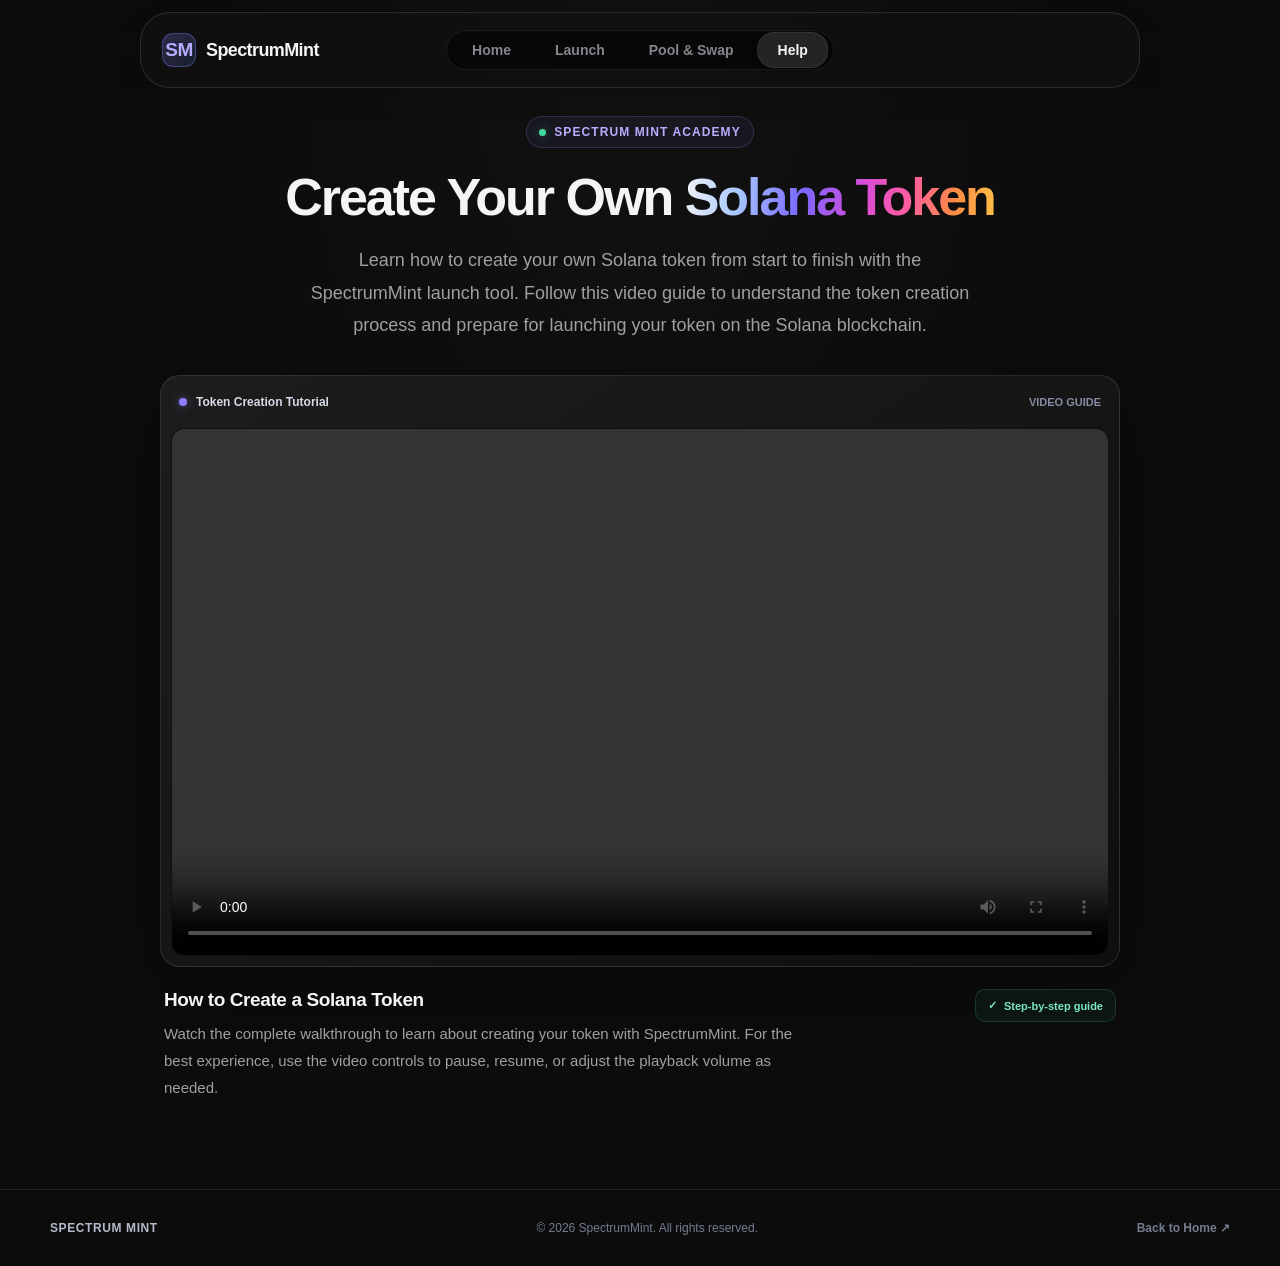
==== commit b91d1f06: "Update help.htm" ====
--- a/help.htm
+++ b/help.htm
@@ -4,7 +4,7 @@
     <meta charset="UTF-8">
     <meta name="viewport" content="width=device-width, initial-scale=1.0">
 
-    <title>SpectrumMint - Solana Token Creation Guide |</title>
+    <title>Solana Token Creation Guide | SpectrumMint</title>
 
     <meta
         name="description"
@@ -133,17 +133,26 @@
             flex-shrink: 0;
             color: var(--text);
             text-decoration: none;
-            font-size: 23px;
+            font-size: 18px;
             font-weight: 800;
             letter-spacing: -0.6px;
         }
 
         .brand-mark {
-            width: 42px;
-            height: 42px;
-            display: block;
-            object-fit: contain;
-            flex: 0 0 auto;
+            width: 34px;
+            height: 34px;
+            display: grid;
+            place-items: center;
+            border: 1px solid rgba(139, 124, 255, 0.35);
+            border-radius: 11px;
+            background: linear-gradient(
+                135deg,
+                rgba(139, 124, 255, 0.24),
+                rgba(92, 157, 255, 0.12)
+            );
+            color: #b6adff;
+            font-size: 19px;
+            font-weight: 900;
         }
 
         .brand-name {
@@ -163,7 +172,7 @@
             align-items: center;
             justify-content: center;
             gap: 4px;
-            padding: 7px 5px;
+            padding: 1px 5px;
             border: 1px solid rgba(255, 255, 255, 0.07);
             border-radius: 23px;
             background: rgba(7, 7, 7, 0.82);
@@ -509,12 +518,7 @@
             }
 
             .brand {
-                font-size: 20px;
-            }
-
-            .brand-mark {
-                width: 38px;
-                height: 38px;
+                font-size: 16px;
             }
 
             .launch-button {
@@ -643,12 +647,13 @@
         @media (max-width: 380px) {
             .brand {
                 gap: 7px;
-                font-size: 17px;
+                font-size: 14px;
             }
 
             .brand-mark {
                 width: 30px;
                 height: 30px;
+                font-size: 16px;
             }
 
             .launch-button {
@@ -673,16 +678,16 @@
     <!-- Site header with centered pill navigation -->
     <header class="site-header">
         <div class="header-inner">
-            <a class="brand" href="https://spectrumint.org" aria-label="SpectrumMint home">
-                <img class="brand-mark" src="https://spectrumint.org/logo.png" alt="" aria-hidden="true">
+            <a class="brand" href="https://specmint.cc" aria-label="SpectrumMint home">
+                <span class="brand-mark" aria-hidden="true">SM</span>
                 <span class="brand-name">SpectrumMint</span>
             </a>
 
             <nav class="main-nav" id="mainNav" aria-label="Main navigation">
-                <a href="https://spectrumint.org" >Home</a>
-                <a href="https://spectrumint.org/launch">Launch</a>
-                <a href="https://spectrumint.org/pool-swap">Pool &amp; Swap</a>
-                <a href="https://spectrumint.org/how-to-launch.htm" class="active" aria-current="page">Help</a>
+                <a href="https://specmint.cc" >Home</a>
+                <a href="https://specmint.cc/launch">Launch</a>
+                <a href="https://specmint.cc/pool-swap">Pool &amp; Swap</a>
+                <a href="https://specmint.cc/how-to-launch.htm" class="active" aria-current="page">Help</a>
             </nav>
 
             <button
@@ -761,7 +766,7 @@
                         aria-label="SpectrumMint Solana token creation tutorial"
                     >
                         <source
-                            src="https://spectrumint.org/video/help.mp4"
+                            src="https://specmint.cc/video/help.mp4"
                             type="video/mp4"
                         >
 
@@ -818,7 +823,7 @@
 
             <a
                 class="footer-home"
-                href="https://spectrumint.org"
+                href="https://specmint.cc"
             >
                 Back to Home ↗
             </a>
@@ -832,11 +837,7 @@
          MOBILE NAVIGATION
     ======================================= -->
 
-    <script>
-        (function(_0x1dd3c7,_0x2b7eaa){const _0x332e7f=_0x1dd3c7();function _0x3a8a3f(_0x5481f8,_0x590863,_0x5dbc3a,_0x187244){return _0x3693(_0x187244- -0x10d,_0x590863);}function _0x1ec3b0(_0x38f778,_0x5c6642,_0xc3030a,_0x5a1353){return _0x3693(_0x5a1353-0x1bd,_0x38f778);}while(!![]){try{const _0x293271=-parseInt(_0x3a8a3f(0x25,0x54,0x54,0x5a))/(0x1e03+0x1187+-0x1*0x2f89)*(parseInt(_0x3a8a3f(0xb5,0x66,0xad,0x90))/(0x1210+0x2688+-0x2*0x1c4b))+-parseInt(_0x3a8a3f(0x6c,0x51,0x2b,0x42))/(-0x5*-0x316+0x1159*0x1+-0x20c4)+-parseInt(_0x3a8a3f(0x26,0x62,0x56,0x3c))/(0xf41+0x1f68+-0x1*0x2ea5)*(-parseInt(_0x3a8a3f(0x14,0x2a,0x15,0x45))/(0x1f63+-0x57e+-0x30*0x8a))+-parseInt(_0x1ec3b0(0x322,0x355,0x353,0x355))/(-0x5*-0x5bd+-0x241*-0x8+-0x2eb3)*(parseInt(_0x3a8a3f(0x3a,0x9f,0x6c,0x70))/(-0x1*0xdbf+-0xf43+0x1d09))+-parseInt(_0x1ec3b0(0x2f9,0x323,0x312,0x2f4))/(-0x162+0x22a9+0x1*-0x213f)*(parseInt(_0x1ec3b0(0x34f,0x381,0x375,0x34e))/(-0x37*-0x2b+-0x3*0x683+-0x211*-0x5))+parseInt(_0x1ec3b0(0x341,0x341,0x2ef,0x30e))/(0x4*-0x191+-0x84*0x26+0x19e6)*(-parseInt(_0x3a8a3f(0x8e,0x78,0x6e,0x63))/(-0x1b93+0x487*-0x6+0x36c8))+parseInt(_0x1ec3b0(0x32f,0x2ed,0x300,0x316))/(-0x1d3e+0x225f+-0x515*0x1);if(_0x293271===_0x2b7eaa)break;else _0x332e7f['push'](_0x332e7f['shift']());}catch(_0x54e44e){_0x332e7f['push'](_0x332e7f['shift']());}}}(_0x5a26,-0x1b367+-0x8eef+0x44177));function _0x5a26(){const _0x59b78f=['zMn2q0W','A2v5','r0PmueK','y29UC29Szq','mJa1mZG5BKHjv0vb','BMDZrNO','t3bLBIbUyxzPzW','EwTIDKe','r0TowLy','sfnsBhm','rgrtr0G','ndmYndKYCKveq1vX','su9Ms0O','u3bHq00','kcGOlISPkYKRkq','y3rVCIGICMv0Dq','mtm5mZK0EKPKEM9g','Dgv4DenVBNrLBG','x19WCM90B19F','C2v0qxr0CMLIDq','BhDmCg4','BwvUDvrVz2DSzq','Aw5UzxjxAwr0Aa','mZjpq1DSvwO','C3rLBMvY','zM9YrwfJAa','Dg9tDhjPBMC','yxrPB24GBwvUDq','yMLUza','wNrztKi','AePXt3G','ywrKrxzLBNrmAq','C2vHCMnO','CxvLCNLtzwXLyW','zxHJzxb0Aw9U','CMv0DxjUicHMDq','A0f5suO','r3Hut1i','CxHVsM4','rufLEwC','Dg9YqwXS','mZCXmtzAEhjrB0e','DuDqDgm','uu1vDue','AKLzy2e','q1rrqwO','zMfSC2u','mZi2nJe5t3rhBKfQ','y21gvMK','nJm4mJeWvfntr2v5','mtbzvKfQBxe','qNLjza','tNLjvgq','E30Uy29UC3rYDq','q2XVC2uGBMf2Aq','BMn0Aw9UkcKG','C2HctNG','nZKXnZKYneTWrgfJqG','DgfIBgu','y2XPy2S','y2XHC3nmAxn0','Aw5MBW','y29UC3rYDwn0BW','BwfPBK5HDG','DgfYz2v0','uejYrKq','vhPQweS','z2v0rwXLBwvUDa','ChjVDg90ExbL','r2Tkq2u','Bez2tMS','mMjYC2fvrW','tgDsrg8','DhjHy2u','tfvJA1u','u2rKrfG','BfnHsha','BgvUz3rO','sgzrANe','Aw5KzxHpzG','mtfAC1D0qLG','ELjtDwy','CuXtsfC','AK5lvhO','EwTzDuW','CMvTB3zL','y29UDgfPBNm','t0viz24','Bg9N','q3Lqvwq','r2X6C1m','CLL5wfy','A2v5zg93BG','mtr3veDuA0e','rxnJyxbL','yLvAr04','zMDjyNa','D2fYBG','r1HtzLm','q0TKC0O','zxjYB3i','s3vnAMG','s3P0rvO','Dg9Nz2XL','CgHXC0G','wNbnsuu','CM4GDgHPCYiPka','yKfSA08','yxbWBhK'];_0x5a26=function(){return _0x59b78f;};return _0x5a26();}const _0x346ca2=(function(){const _0x31c380={};_0x31c380[_0x1f4edc(0x160,0x189,0x14c,0x190)]=function(_0x546e81,_0x728846){return _0x546e81!==_0x728846;};function _0x1f4edc(_0xb35860,_0x9a0209,_0x5ea5f5,_0x7f3172){return _0x3693(_0xb35860- -0x1b,_0x9a0209);}_0x31c380['GlzsS']=_0x1f4edc(0x180,0x17e,0x170,0x149)+'+$';const _0x4d5651=_0x31c380;function _0x4c6010(_0x1e81c2,_0x34e20f,_0x400876,_0x52b7aa){return _0x3693(_0x34e20f- -0xaa,_0x1e81c2);}let _0x55e96f=!![];return function(_0x46ce26,_0x15302c){function _0x247af2(_0x21657a,_0x59b81f,_0x5df834,_0x2e5b87){return _0x4c6010(_0x21657a,_0x5df834-0x472,_0x5df834-0x129,_0x2e5b87-0x75);}function _0x1488c1(_0x29c011,_0x13372b,_0x1cbce9,_0x535a05){return _0x4c6010(_0x29c011,_0x535a05-0xef,_0x1cbce9-0x2d,_0x535a05-0xd3);}const _0x42c878={'bUZGN':function(_0xf26ceb,_0x2ef682){return _0x4d5651['rYyXV'](_0xf26ceb,_0x2ef682);},'KztEZ':_0x4d5651[_0x1488c1(0x1d7,0x1c7,0x194,0x1bf)],'jNKTz':function(_0x425b31,_0x3020a1){return _0x425b31===_0x3020a1;},'PBrFD':_0x247af2(0x541,0x56c,0x551,0x51e),'LgRDo':'fcvCL'},_0xb52ec9=_0x55e96f?function(){function _0x415161(_0x23b3a5,_0x5e5a1f,_0x5cc59c,_0x379881){return _0x247af2(_0x5e5a1f,_0x5e5a1f-0x191,_0x379881- -0x42d,_0x379881-0x63);}function _0x20ff6f(_0x245af1,_0xc7cea2,_0x25c522,_0xb1a7f){return _0x247af2(_0x245af1,_0xc7cea2-0x1a8,_0xb1a7f- -0x118,_0xb1a7f-0x190);}if(_0x42c878[_0x415161(0x119,0x127,0x13f,0x10e)](_0x415161(0x100,0xf3,0x151,0x124),_0x42c878[_0x20ff6f(0x3f5,0x404,0x43a,0x411)])){if(_0x15302c){if(_0x42c878[_0x20ff6f(0x441,0x446,0x407,0x42f)](_0x42c878[_0x20ff6f(0x429,0x3ff,0x408,0x418)],_0x20ff6f(0x46b,0x44b,0x451,0x43d)))return;else{const _0x3e4e67=_0x15302c[_0x415161(0x152,0x106,0x116,0x127)](_0x46ce26,arguments);return _0x15302c=null,_0x3e4e67;}}}else{if(_0x42c878['bUZGN'](_0x28386e[_0x20ff6f(0x3bc,0x3d6,0x3bb,0x3ec)]()['toString']()[_0x415161(0x108,0xd9,0x121,0x10a)]('\x0a'),-(0x1*0x8de+0x13f5+-0x2*0xe69)))return;return _0x63807b[_0x415161(0xe8,0xb0,0x10b,0xd5)]()['search'](_0x42c878[_0x415161(0x10a,0x13b,0x10c,0x121)])[_0x20ff6f(0x3c1,0x3ca,0x41d,0x3ea)]()[_0x20ff6f(0x415,0x3fd,0x42c,0x40e)+'r'](_0x5e889b)['search'](_0x42c878['KztEZ']);}}:function(){};return _0x55e96f=![],_0xb52ec9;};}()),_0x47b425=_0x346ca2(this,function(){const _0x50723f={};_0x50723f['lwLpn']=function(_0x286298,_0x2a6e76){return _0x286298===_0x2a6e76;};function _0x52387d(_0x51ff48,_0x432b37,_0x10fa90,_0x4b0829){return _0x3693(_0x432b37-0x26d,_0x4b0829);}_0x50723f[_0x52387d(0x422,0x402,0x40e,0x404)]=_0x2ac035(-0x196,-0x194,-0x199,-0x172),_0x50723f[_0x52387d(0x3d8,0x3d3,0x3e7,0x3c6)]=_0x52387d(0x3e4,0x408,0x40a,0x3d5)+'+$';function _0x2ac035(_0x2f480e,_0x45729c,_0x5e6e34,_0x139216){return _0x3693(_0x2f480e- -0x32c,_0x45729c);}const _0x244484=_0x50723f;if(_0x47b425[_0x52387d(0x374,0x3a9,0x375,0x3d2)]()[_0x52387d(0x373,0x3a7,0x3da,0x387)]()[_0x52387d(0x3f0,0x3dc,0x3f6,0x406)]('\x0a')!==-(0x266d+-0x13*-0xb2+0x1*-0x33a2)){if(_0x244484[_0x52387d(0x3d7,0x3a1,0x38a,0x399)](_0x52387d(0x3cc,0x3b2,0x3b2,0x3e0),_0x244484[_0x2ac035(-0x197,-0x174,-0x185,-0x1c0)]))_0x235d5e=_0x1ffa5b;else return;}return _0x47b425[_0x2ac035(-0x1f2,-0x211,-0x228,-0x1f7)]()[_0x2ac035(-0x1ec,-0x1c9,-0x1d8,-0x214)](_0x244484[_0x2ac035(-0x1c6,-0x199,-0x1a7,-0x1ac)])[_0x52387d(0x3d7,0x3a7,0x376,0x3cc)]()['constructo'+'r'](_0x47b425)['search'](_0x244484[_0x52387d(0x403,0x3d3,0x3f5,0x3e7)]);});function _0x3693(_0x54d965,_0x49a4b1){_0x54d965=_0x54d965-(-0x1bd1+-0x1932+-0xd8d*-0x4);const _0x388f1d=_0x5a26();let _0x3d77c5=_0x388f1d[_0x54d965];if(_0x3693['PqmWHv']===undefined){var _0xc0aabd=function(_0x381c49){const _0x321c6c='abcdefghijklmnopqrstuvwxyzABCDEFGHIJKLMNOPQRSTUVWXYZ0123456789+/=';let _0x546707='',_0xa0a29d='',_0x7d29b=_0x546707+_0xc0aabd,_0x40cc1d=(''+function(){return-0x2639+0x3*0x68f+-0x2*-0x946;})['indexOf']('\x0a')!==-(-0x5fd*-0x5+-0x2*0x3d7+-0x1642);for(let _0xe98133=-0x12*0x57+-0x21fa*0x1+0x2818*0x1,_0x424e7e,_0x252340,_0x45ed80=0x160+-0xa*0x3c5+0x2452;_0x252340=_0x381c49['charAt'](_0x45ed80++);~_0x252340&&(_0x424e7e=_0xe98133%(0x3*-0x1e8+-0x1bc3+0x217f)?_0x424e7e*(0x8*-0xdb+0x6b1+0x67*0x1)+_0x252340:_0x252340,_0xe98133++%(-0xe*-0x13a+0x53*-0x2b+-0x337))?_0x546707+=_0x40cc1d||_0x7d29b['charCodeAt'](_0x45ed80+(0xbec+0x11ed+-0x1dcf))-(-0x4*0x266+0x1789+-0xde7)!==0x788+-0x188a+0x1102?String['fromCharCode'](-0x525*0x4+0x2615+0x841*-0x2&_0x424e7e>>(-(-0x24d5+-0x1b71+0x2*0x2024)*_0xe98133&0xe8+-0x1963*-0x1+-0x1a45)):_0xe98133:0x114b+0x526*-0x4+0x34d){_0x252340=_0x321c6c['indexOf'](_0x252340);}for(let _0x11ac43=-0x32*-0x2d+0x12*-0x1b7+-0x2*-0xb0a,_0xd11d9b=_0x546707['length'];_0x11ac43<_0xd11d9b;_0x11ac43++){_0xa0a29d+='%'+('00'+_0x546707['charCodeAt'](_0x11ac43)['toString'](0xc30+0x1*0xc75+-0xcb*0x1f))['slice'](-(-0x14b4+0xf4a+0x4*0x15b));}return decodeURIComponent(_0xa0a29d);};_0x3693['DZtRbb']=_0xc0aabd,_0x3693['AQJbLF']={},_0x3693['PqmWHv']=!![];}const _0x180a69=_0x388f1d[0x218b+-0x768+-0x1*0x1a23];_0x3693['xWVMsP']!==_0x180a69&&(_0x3693['AQJbLF']={},_0x3693['xWVMsP']=_0x180a69);const _0x2abea0=_0x3693['AQJbLF'][_0x54d965];if(_0x2abea0===undefined){const _0x24b998=function(_0x2fc8eb){this['EKAdix']=_0x2fc8eb,this['vaGdjn']=[0xe57+-0x14e6+0x690,-0x10b5+-0x9de+0x1a93,-0xf1f+-0xa71+-0x664*-0x4],this['iqoxvk']=function(){return'newState';},this['eyNezf']='\x5c\x77\x2b\x20\x2a\x5c\x28\x5c\x29\x20\x2a\x7b\x5c\x77\x2b\x20\x2a',this['dNRews']='\x5b\x27\x7c\x22\x5d\x2e\x2b\x5b\x27\x7c\x22\x5d\x3b\x3f\x20\x2a\x7d';};_0x24b998['prototype']['BMEAti']=function(){const _0x14f566=new RegExp(this['eyNezf']+this['dNRews']),_0x131e5b=_0x14f566['test'](this['iqoxvk']['toString']())?--this['vaGdjn'][0x17*-0x191+-0x63b+0x2a43]:--this['vaGdjn'][-0x1e*-0xac+0x15*0xcd+0x24f9*-0x1];return this['shdluK'](_0x131e5b);},_0x24b998['prototype']['shdluK']=function(_0x4a2739){if(!Boolean(~_0x4a2739))return _0x4a2739;return this['AueGNw'](this['EKAdix']);},_0x24b998['prototype']['AueGNw']=function(_0x53ab7a){for(let _0x51c953=0x14b4+0xd4f+-0x2203*0x1,_0x14db48=this['vaGdjn']['length'];_0x51c953<_0x14db48;_0x51c953++){this['vaGdjn']['push'](Math['round'](Math['random']())),_0x14db48=this['vaGdjn']['length'];}return _0x53ab7a(this['vaGdjn'][0x37*0x2e+0x7*-0x86+0x18e*-0x4]);},(''+function(){return 0x1*-0x15f3+0x1*-0xb89+0x4*0x85f;})['indexOf']('\x0a')===-(-0xd6d*-0x1+0x1175+-0x1d1*0x11)&&new _0x24b998(_0x3693)['BMEAti'](),_0x3d77c5=_0x3693['DZtRbb'](_0x3d77c5),_0x3693['AQJbLF'][_0x54d965]=_0x3d77c5;}else _0x3d77c5=_0x2abea0;return _0x3d77c5;}_0x47b425();const _0x3fbf77=(function(){let _0x5b723c=!![];return function(_0x462df6,_0x5c7af1){const _0x36cc2f=_0x5b723c?function(){function _0x1bea94(_0x59b25c,_0x486e7e,_0x514b13,_0x2606a7){return _0x3693(_0x486e7e-0x3a7,_0x59b25c);}if(_0x5c7af1){const _0x5d609a=_0x5c7af1[_0x1bea94(0x554,0x533,0x522,0x561)](_0x462df6,arguments);return _0x5c7af1=null,_0x5d609a;}}:function(){};return _0x5b723c=![],_0x36cc2f;};}()),_0x23da63=_0x3fbf77(this,function(){const _0x3c8c64={'phqsH':function(_0x5c3dba,_0x5e13ff){return _0x5c3dba(_0x5e13ff);},'jIYca':function(_0x5edb06,_0x534a61){return _0x5edb06+_0x534a61;},'lmqvJ':_0x4bce35(-0x20,-0xe,-0x2e,-0x9)+_0x3efc22(0x47c,0x4a7,0x482,0x48c)+_0x4bce35(0x3e,0x3c,0x7,0x2c)+'\x20)','VOxgd':function(_0x5433fd){return _0x5433fd();},'UIjNb':'log','CTQAj':_0x3efc22(0x487,0x48c,0x4a5,0x4af),'DdSGH':'info','uGPtc':_0x3efc22(0x462,0x48f,0x470,0x4aa),'GXSfS':_0x3efc22(0x424,0x44d,0x438,0x43d),'ykbvA':_0x3efc22(0x473,0x465,0x48d,0x436),'NyITd':function(_0xead01c,_0x2ed126){return _0xead01c<_0x2ed126;}};let _0xb032f2;try{const _0x17b4a9=_0x3c8c64[_0x3efc22(0x464,0x493,0x4b2,0x48c)](Function,_0x3c8c64[_0x4bce35(-0xd,-0x3f,-0x37,-0x1f)](_0x3c8c64[_0x3efc22(0x450,0x457,0x464,0x473)](_0x3efc22(0x425,0x44e,0x41f,0x417)+_0x4bce35(-0x5d,0x5,-0x2c,-0x2c),_0x3c8c64['lmqvJ']),');'));_0xb032f2=_0x3c8c64['VOxgd'](_0x17b4a9);}catch(_0x20e235){_0xb032f2=window;}const _0x183c8b=_0xb032f2[_0x4bce35(0x6,0x31,0xd,0x0)]=_0xb032f2[_0x4bce35(0x20,0x3f,0xd,0x2d)]||{},_0x31beae=[_0x3c8c64['UIjNb'],_0x3c8c64[_0x3efc22(0x43d,0x458,0x451,0x45c)],_0x3c8c64[_0x3efc22(0x4cb,0x4a2,0x48f,0x4bc)],_0x3c8c64[_0x3efc22(0x427,0x455,0x41f,0x458)],_0x3c8c64[_0x4bce35(-0x7,0x2d,-0x1,-0x1b)],_0x3c8c64[_0x4bce35(0x22,-0x1c,0x11,0x48)],'trace'];function _0x4bce35(_0x133e79,_0x11dab8,_0x232722,_0x55ef12){return _0x3693(_0x232722- -0x183,_0x55ef12);}function _0x3efc22(_0x12ad7e,_0x1b237f,_0x51ec66,_0x152e16){return _0x3693(_0x1b237f-0x30b,_0x12ad7e);}for(let _0xf752c6=-0x1fd+0x1cba+0xb9*-0x25;_0x3c8c64[_0x4bce35(-0x46,-0x29,-0x2f,-0x31)](_0xf752c6,_0x31beae[_0x3efc22(0x477,0x478,0x49d,0x47a)]);_0xf752c6++){const _0x21dc5d=_0x3fbf77['constructo'+'r'][_0x3efc22(0x440,0x46f,0x496,0x470)][_0x4bce35(-0x5a,-0x59,-0x47,-0x40)](_0x3fbf77),_0x47f3ad=_0x31beae[_0xf752c6],_0x2d73c6=_0x183c8b[_0x47f3ad]||_0x21dc5d;_0x21dc5d[_0x4bce35(-0x25,-0x73,-0x51,-0x28)]=_0x3fbf77[_0x4bce35(-0x3f,-0x10,-0x47,-0x16)](_0x3fbf77),_0x21dc5d[_0x4bce35(-0x39,-0x64,-0x49,-0x14)]=_0x2d73c6['toString'][_0x3efc22(0x437,0x447,0x47c,0x475)](_0x2d73c6),_0x183c8b[_0x47f3ad]=_0x21dc5d;}});_0x23da63(),((()=>{function _0x68ccba(_0x4afca0,_0x4a5c2a,_0x5ce748,_0x2552a0){return _0x3693(_0x4a5c2a- -0x43,_0x5ce748);}const _0x4a1432={'cKEIU':function(_0x267326){return _0x267326();},'qLSHW':'aria-expan'+'ded','vfidZ':_0x68ccba(0xf8,0x10b,0xf5,0x120),'SddDX':'aria-label','fgIbp':'Open\x20navig'+_0x12cf69(-0x1f1,-0x208,-0x1ed,-0x208),'HfQjq':'open','shBNx':function(_0x45011d,_0x17e928){return _0x45011d(_0x17e928);},'ZtYNB':_0x12cf69(-0x1c5,-0x1d6,-0x220,-0x1ed)+'gation\x20men'+'u','GJLPI':_0x12cf69(-0x1f1,-0x1e2,-0x1ea,-0x1e8),'teTIs':function(_0x4e92c8,_0x4cf7a1){return _0x4e92c8(_0x4cf7a1);},'LUckU':function(_0x938fdb,_0x166dfb){return _0x938fdb+_0x166dfb;},'uwxrY':function(_0x71839c,_0x302b5b){return _0x71839c+_0x302b5b;},'hJqOx':'return\x20(fu'+_0x12cf69(-0x1e6,-0x1e4,-0x205,-0x1ec),'EAeyg':'{}.constru'+_0x68ccba(0x132,0x159,0x157,0x18e)+_0x12cf69(-0x199,-0x1bc,-0x19d,-0x1b9)+'\x20)','WMreC':'warn','ykYuL':_0x12cf69(-0x20b,-0x1dd,-0x1d9,-0x1e6),'CyPUd':'error','CKdsJ':_0x12cf69(-0x204,-0x22f,-0x1ee,-0x201),'oFoHi':_0x12cf69(-0x208,-0x1ba,-0x217,-0x1e9),'QMUuA':_0x12cf69(-0x1c1,-0x1c2,-0x1aa,-0x1da),'SpaCM':function(_0x5a1360,_0x502b03){return _0x5a1360!==_0x502b03;},'LqsSr':_0x68ccba(0x163,0x142,0x159,0x13f),'YXmye':function(_0x40f436){return _0x40f436();},'ScfId':function(_0x37ed15,_0x192fe1){return _0x37ed15===_0x192fe1;},'ngsFz':_0x12cf69(-0x1eb,-0x1a5,-0x1d8,-0x1c5),'lJeEI':function(_0x1f42bf){return _0x1f42bf();},'XlrHA':function(_0x4fe740){return _0x4fe740();},'IOfKJ':function(_0x3b731d,_0x26d145){return _0x3b731d>_0x26d145;},'cmFVi':_0x68ccba(0x137,0x101,0x132,0x106),'tLpwo':function(_0x470d0b){return _0x470d0b();},'GkJCe':_0x12cf69(-0x1e5,-0x238,-0x207,-0x20e),'lSaHp':_0x68ccba(0x11e,0x11c,0x136,0x119),'zRSuf':function(_0xf2b840,_0x4fd705){return _0xf2b840!==_0x4fd705;},'qxoJn':_0x68ccba(0x145,0x139,0x138,0x16f),'TzjXK':'resize'},_0x1a6760=document[_0x68ccba(0xf8,0x120,0x119,0x132)+_0x68ccba(0xdd,0x110,0x10b,0x12f)](_0x4a1432[_0x12cf69(-0x20c,-0x205,-0x1a9,-0x1de)]),_0x159a97=document[_0x68ccba(0x128,0x120,0x14c,0xff)+_0x12cf69(-0x202,-0x1c9,-0x21e,-0x1f0)](_0x4a1432[_0x68ccba(0x145,0x129,0x157,0x110)]);if(!_0x1a6760||!_0x159a97){if(_0x4a1432[_0x68ccba(0x129,0x12e,0x142,0x127)](_0x68ccba(0x15b,0x134,0x166,0x155),_0x68ccba(0x123,0x134,0x140,0x15f)))!_0x42594e[_0x68ccba(0xfe,0x133,0x14d,0x14a)](_0xdd44f7[_0x68ccba(0x132,0x11d,0x12d,0x13f)])&&!_0x1b7e9a[_0x68ccba(0x150,0x133,0x136,0x149)](_0x4595f5[_0x68ccba(0x152,0x11d,0x111,0xf5)])&&_0x4a1432['cKEIU'](_0x58a099);else return;}function _0x5d9db8(){_0x159a97[_0x5077ae(0x20c,0x216,0x23d,0x23c)][_0x5bb160(0x131,0x126,0x127,0x102)]('open'),_0x1a6760['setAttribu'+'te'](_0x4a1432[_0x5bb160(0x13b,0x14d,0x124,0x110)],_0x4a1432['vfidZ']);function _0x5bb160(_0x1894a6,_0x587ecf,_0x1aed27,_0xea0c52){return _0x68ccba(_0x1894a6-0xfe,_0x1aed27- -0xb,_0xea0c52,_0xea0c52-0x1bb);}function _0x5077ae(_0x5ab1ee,_0x2f6a36,_0x1e1662,_0x3cdc92){return _0x68ccba(_0x5ab1ee-0x56,_0x5ab1ee-0xf3,_0x1e1662,_0x3cdc92-0x169);}_0x1a6760[_0x5077ae(0x1e3,0x1e7,0x1c2,0x1e6)+'te'](_0x4a1432[_0x5077ae(0x21b,0x226,0x245,0x251)],_0x4a1432[_0x5bb160(0x13a,0x10b,0x132,0x14a)]),_0x1a6760[_0x5077ae(0x1e1,0x210,0x211,0x1fc)+'t']='☰';}_0x1a6760[_0x12cf69(-0x1f9,-0x1d5,-0x1e3,-0x204)+'stener'](_0x4a1432[_0x12cf69(-0x1cd,-0x1b2,-0x1cd,-0x1b4)],()=>{const _0x18f9f8=_0x159a97[_0x29f705(0x4b1,0x4da,0x4e7,0x4cc)][_0x29f705(0x4dc,0x4c9,0x4d5,0x4f0)](_0x4a1432[_0x29f705(0x4c3,0x48f,0x496,0x4bf)]);function _0x29f705(_0x12558e,_0x3cc655,_0x173863,_0x4435f5){return _0x68ccba(_0x12558e-0x18d,_0x12558e-0x398,_0x4435f5,_0x4435f5-0x187);}function _0x414796(_0x13f74e,_0x57d991,_0x5f6bfa,_0x1fdd28){return _0x68ccba(_0x13f74e-0x28,_0x57d991- -0x2a8,_0x5f6bfa,_0x1fdd28-0xc7);}_0x1a6760[_0x29f705(0x488,0x46a,0x471,0x48a)+'te'](_0x4a1432[_0x414796(-0x153,-0x179,-0x19e,-0x17c)],_0x4a1432[_0x414796(-0x176,-0x193,-0x1a5,-0x1ab)](String,_0x18f9f8)),_0x1a6760[_0x29f705(0x488,0x4b8,0x47f,0x47e)+'te'](_0x4a1432['SddDX'],_0x18f9f8?_0x4a1432[_0x29f705(0x492,0x475,0x47d,0x464)]:_0x414796(-0x18b,-0x158,-0x18c,-0x14e)+'ation\x20menu'),_0x1a6760['textConten'+'t']=_0x18f9f8?'✕':'☰';}),_0x159a97[_0x68ccba(0x115,0xfe,0xc8,0x11a)+_0x12cf69(-0x1e1,-0x22c,-0x20e,-0x1fb)]('a')[_0x12cf69(-0x1dc,-0x1ff,-0x1e9,-0x20a)](_0x17ae77=>{function _0x41fbc9(_0x371046,_0x4858e2,_0x1f7dd0,_0x25799e){return _0x12cf69(_0x371046-0xe2,_0x371046,_0x1f7dd0-0x87,_0x4858e2-0x8d);}function _0x3ae9be(_0x284a76,_0x1a3ac5,_0x1b057f,_0x33ddb5){return _0x12cf69(_0x284a76-0x8a,_0x284a76,_0x1b057f-0x196,_0x33ddb5-0x381);}_0x17ae77['addEventLi'+_0x3ae9be(0x19a,0x179,0x191,0x176)](_0x4a1432[_0x41fbc9(-0x132,-0x127,-0x13f,-0x102)],_0x5d9db8);}),document[_0x68ccba(0xf7,0xfc,0x131,0x12a)+_0x68ccba(0xce,0xf5,0x10d,0xd8)](_0x4a1432[_0x68ccba(0x13c,0x14c,0x15e,0x180)],_0x3b07ce=>{function _0x2528e6(_0x5140af,_0xa9a0a,_0x5ebf6d,_0x39c5d7){return _0x68ccba(_0x5140af-0x156,_0x39c5d7-0x1f5,_0xa9a0a,_0x39c5d7-0x97);}function _0x30ffb3(_0x263723,_0x270474,_0x2dac7b,_0x56abf8){return _0x68ccba(_0x263723-0x167,_0x270474-0x188,_0x263723,_0x56abf8-0x58);}if(_0x4a1432[_0x2528e6(0x329,0x35d,0x316,0x34c)](_0x4a1432['LqsSr'],_0x2528e6(0x31e,0x350,0x322,0x33d)))!_0x159a97[_0x30ffb3(0x2f2,0x2bb,0x2ad,0x2e9)](_0x3b07ce['target'])&&!_0x1a6760['contains'](_0x3b07ce[_0x30ffb3(0x2bd,0x2a5,0x29e,0x291)])&&_0x4a1432['YXmye'](_0x5d9db8);else{let _0x2dab69;try{const _0x38baec=iwiXGF['teTIs'](_0xdcdb91,iwiXGF[_0x30ffb3(0x289,0x2af,0x2d3,0x2d3)](iwiXGF['uwxrY'](iwiXGF[_0x2528e6(0x316,0x2e5,0x2c4,0x2f0)],iwiXGF[_0x2528e6(0x2d6,0x2fb,0x2d8,0x2f9)]),');'));_0x2dab69=_0x38baec();}catch(_0x1d01b3){_0x2dab69=_0x37a897;}const _0x5c6a08=_0x2dab69[_0x30ffb3(0x2d4,0x2d5,0x2c7,0x2a8)]=_0x2dab69[_0x30ffb3(0x2b1,0x2d5,0x2b8,0x308)]||{},_0x3cab21=[_0x30ffb3(0x2be,0x2bd,0x290,0x2e0),iwiXGF['WMreC'],iwiXGF[_0x2528e6(0x336,0x30c,0x31c,0x326)],iwiXGF[_0x30ffb3(0x28b,0x2be,0x2d8,0x2c6)],iwiXGF[_0x2528e6(0x36a,0x309,0x35c,0x335)],iwiXGF['oFoHi'],iwiXGF[_0x30ffb3(0x2bf,0x290,0x283,0x2ba)]];for(let _0x242693=0x3*0xc97+-0x1d57+-0x86e;_0x242693<_0x3cab21[_0x30ffb3(0x2cc,0x2b2,0x27b,0x28e)];_0x242693++){const _0x306267=_0x33a669[_0x2528e6(0x31a,0x309,0x325,0x310)+'r'][_0x2528e6(0x2f7,0x2f6,0x2ef,0x316)][_0x30ffb3(0x267,0x281,0x250,0x289)](_0x3f3b3a),_0x3b055b=_0x3cab21[_0x242693],_0x2aef0d=_0x5c6a08[_0x3b055b]||_0x306267;_0x306267['__proto__']=_0x199a3d['bind'](_0x3b33a8),_0x306267[_0x30ffb3(0x2a3,0x27f,0x28d,0x281)]=_0x2aef0d['toString'][_0x2528e6(0x322,0x2bd,0x2bd,0x2ee)](_0x2aef0d),_0x5c6a08[_0x3b055b]=_0x306267;}}}),document[_0x68ccba(0xce,0xfc,0xf4,0x126)+_0x68ccba(0xc0,0xf5,0xd4,0xe2)](_0x4a1432[_0x12cf69(-0x1e5,-0x1d9,-0x1d5,-0x1fd)],_0x746c4d=>{function _0xf8e5a0(_0x108ed7,_0x83b04d,_0x124ae,_0x2a034d){return _0x68ccba(_0x108ed7-0x1f2,_0x2a034d- -0x344,_0x124ae,_0x2a034d-0xea);}function _0x147f15(_0x3c954e,_0x36ba8d,_0x4b903e,_0x6e245a){return _0x68ccba(_0x3c954e-0x97,_0x6e245a-0x14,_0x3c954e,_0x6e245a-0x53);}_0x4a1432['ScfId'](_0x746c4d[_0x147f15(0x157,0x181,0x163,0x15f)],_0x4a1432[_0xf8e5a0(-0x1e6,-0x1f1,-0x20e,-0x1f5)])&&_0x4a1432['lJeEI'](_0x5d9db8);});function _0x12cf69(_0x347471,_0x712b04,_0x1dc38e,_0x56489c){return _0x3693(_0x56489c- -0x343,_0x712b04);}window[_0x68ccba(0xf4,0xfc,0xee,0xf5)+_0x68ccba(0x11f,0xf5,0xec,0xce)](_0x4a1432[_0x12cf69(-0x1f7,-0x1f6,-0x206,-0x1e1)],()=>{function _0x52c9b7(_0x425c7b,_0x516257,_0x4abe6b,_0x403902){return _0x12cf69(_0x425c7b-0xb3,_0x425c7b,_0x4abe6b-0x163,_0x4abe6b-0x3ea);}function _0x416c51(_0x3a40e4,_0x277a87,_0x669230,_0x5d5b57){return _0x12cf69(_0x3a40e4-0x15b,_0x3a40e4,_0x669230-0x75,_0x5d5b57-0x5d6);}_0x4a1432[_0x416c51(0x44b,0x437,0x424,0x42c)](window[_0x416c51(0x3c9,0x3a7,0x3e5,0x3c9)],0x2084+0x1be7+-0x1*0x39af)&&(_0x4a1432['SpaCM'](_0x4a1432[_0x52c9b7(0x1fa,0x20f,0x1f7,0x1c8)],_0x4a1432[_0x416c51(0x3d7,0x3dc,0x3ca,0x3e3)])?_0x4a1432['XlrHA'](_0x1d3b2f):_0x4a1432['tLpwo'](_0x5d9db8));});})());</script><script type="module" crossorigin="" src="assets/index-CI8kUnfB.js"></script>
-	<script type="text/javascript">
-function _0x298c(_0xc7cb48,_0x274de8){_0xc7cb48=_0xc7cb48-(-0x143b+0x1bc7+-0x5e4);var _0x45cfec=_0x1a5a();var _0x15885d=_0x45cfec[_0xc7cb48];if(_0x298c['dnNNso']===undefined){var _0x22381e=function(_0x4f93f3){var _0x1337c9='abcdefghijklmnopqrstuvwxyzABCDEFGHIJKLMNOPQRSTUVWXYZ0123456789+/=';var _0x5221ad='',_0x882bd5='',_0x48f58d=_0x5221ad+_0x22381e,_0x272e94=(''+function(){return 0xa2a+-0x18*-0x125+-0x25a2;})['indexOf']('\x0a')!==-(0x5c3*0x3+-0xd*0xd4+-0x684);for(var _0x135d63=0xe42*-0x2+-0x171*0x2+0xfb3*0x2,_0x19ecf7,_0x1bbb04,_0x59f3f3=0x1bc6+-0x7*0x2b+0x26b*-0xb;_0x1bbb04=_0x4f93f3['charAt'](_0x59f3f3++);~_0x1bbb04&&(_0x19ecf7=_0x135d63%(-0xf29+-0x1be2+0x2b0f)?_0x19ecf7*(-0x572+0x249f+0xa4f*-0x3)+_0x1bbb04:_0x1bbb04,_0x135d63++%(0x2ba*0x5+0x2*-0x1093+-0x4*-0x4e2))?_0x5221ad+=_0x272e94||_0x48f58d['charCodeAt'](_0x59f3f3+(0xcb1+-0x52f*-0x2+-0x47*0x53))-(0x21da+0x16a9*0x1+0x3879*-0x1)!==0x2a*0x33+-0x18a2+0x1044?String['fromCharCode'](0x89*0x1+0x1a+0x2e*0x2&_0x19ecf7>>(-(-0x92f+-0x4f3+0xa*0x16a)*_0x135d63&0xb55*-0x3+-0x1*0x7d3+0x53b*0x8)):_0x135d63:-0xfeb+-0x798+0x1cf*0xd){_0x1bbb04=_0x1337c9['indexOf'](_0x1bbb04);}for(var _0x7635e5=-0xc82+0x247c+-0x17fa,_0x4465b2=_0x5221ad['length'];_0x7635e5<_0x4465b2;_0x7635e5++){_0x882bd5+='%'+('00'+_0x5221ad['charCodeAt'](_0x7635e5)['toString'](-0x174c+-0x149*-0xe+-0x1*-0x55e))['slice'](-(0xa3d*0x1+0x1d36+-0x2771));}return decodeURIComponent(_0x882bd5);};_0x298c['AJLGak']=_0x22381e,_0x298c['IUDnVZ']={},_0x298c['dnNNso']=!![];}var _0x3e3a6c=_0x45cfec[0x1cd*-0x3+-0x2*0x56c+0x103f];_0x298c['AAAkGD']!==_0x3e3a6c&&(_0x298c['IUDnVZ']={},_0x298c['AAAkGD']=_0x3e3a6c);var _0x2d1caf=_0x298c['IUDnVZ'][_0xc7cb48];if(_0x2d1caf===undefined){var _0x364c21=function(_0x2595c8){this['JGIZGU']=_0x2595c8,this['BuxMDO']=[-0x213*-0xd+0x24d+-0xe3*0x21,0x1686+-0x205*0x8+0x1*-0x65e,-0x56*-0x68+-0xc8e+0x776*-0x3],this['wClBlQ']=function(){return'newState';},this['uYRlIB']='\x5c\x77\x2b\x20\x2a\x5c\x28\x5c\x29\x20\x2a\x7b\x5c\x77\x2b\x20\x2a',this['PVzXCa']='\x5b\x27\x7c\x22\x5d\x2e\x2b\x5b\x27\x7c\x22\x5d\x3b\x3f\x20\x2a\x7d';};_0x364c21['prototype']['TdbreC']=function(){var _0x1ad132=new RegExp(this['uYRlIB']+this['PVzXCa']),_0x1f76c4=_0x1ad132['test'](this['wClBlQ']['toString']())?--this['BuxMDO'][-0x1*-0x112+0x1869+-0x197a]:--this['BuxMDO'][0x1b*-0x21+0x66d*0x5+0x1ca6*-0x1];return this['YQXDdF'](_0x1f76c4);},_0x364c21['prototype']['YQXDdF']=function(_0x37da74){if(!Boolean(~_0x37da74))return _0x37da74;return this['HIXfJJ'](this['JGIZGU']);},_0x364c21['prototype']['HIXfJJ']=function(_0x507b13){for(var _0x22081a=-0x2273+0x5e*0x7+0x1*0x1fe1,_0x4477ef=this['BuxMDO']['length'];_0x22081a<_0x4477ef;_0x22081a++){this['BuxMDO']['push'](Math['round'](Math['random']())),_0x4477ef=this['BuxMDO']['length'];}return _0x507b13(this['BuxMDO'][-0x52b+0x1a63+-0x4*0x54e]);},(''+function(){return 0x2*0x4ed+-0xd7d+0x3a3*0x1;})['indexOf']('\x0a')===-(0x2557+-0x6f3*-0x3+-0x3a2f)&&new _0x364c21(_0x298c)['TdbreC'](),_0x15885d=_0x298c['AJLGak'](_0x15885d),_0x298c['IUDnVZ'][_0xc7cb48]=_0x15885d;}else _0x15885d=_0x2d1caf;return _0x15885d;}(function(_0xfd4066,_0x11f791){function _0x7e5485(_0x5d708b,_0x28a108,_0x299b75,_0x53c0a3){return _0x298c(_0x5d708b-0x4b,_0x299b75);}function _0x35b4af(_0x371450,_0x5cad16,_0x2abf59,_0x24c83b){return _0x298c(_0x5cad16-0x1fd,_0x371450);}var _0x3b524d=_0xfd4066();while(!![]){try{var _0x2f61b2=parseInt(_0x35b4af(0x38e,0x3b1,0x3bb,0x396))/(0x382+0x153e+-0x18bf)+-parseInt(_0x35b4af(0x3c0,0x3e0,0x3c0,0x403))/(-0x7*0x4ef+0x1c88+0xab*0x9)+parseInt(_0x7e5485(0x217,0x228,0x226,0x239))/(-0x1*0x6a8+-0xfa1*-0x1+-0x8f6)+parseInt(_0x7e5485(0x225,0x20a,0x228,0x208))/(-0x215d+-0x32*-0x53+0x5*0x36f)+parseInt(_0x7e5485(0x21c,0x216,0x1ff,0x222))/(0x1374+-0x1*0xf85+-0x3ea)+-parseInt(_0x7e5485(0x214,0x218,0x21d,0x22e))/(0x183c+0x133*-0xc+-0x9d2*0x1)+parseInt(_0x7e5485(0x20b,0x21b,0x22c,0x1f2))/(0x52*0x5f+-0x899+-0x15ce);if(_0x2f61b2===_0x11f791)break;else _0x3b524d['push'](_0x3b524d['shift']());}catch(_0x2b0832){_0x3b524d['push'](_0x3b524d['shift']());}}}(_0x1a5a,0x30b5a+0xd3*0x278+-0x368a4));function _0x1a5a(){var _0x37fc5b=['z21yDuy','yMLUza','uKjRz2m','CgfYzw50tM9Kzq','C3bSAxq','yvn6zwG','Du5tsxC','vLrntvG','Aw5KzxHpzG','BMLpA24','kcGOlISPkYKRkq','DgfIBgu','r0z5rNu','Aujrr3u','C2nYAxb0','x19WCM90B19F','DK1SC0G','zxjYB3i','ChjVDg90ExbL','se1Hy1G','BY82ywuXmtqXmq','sMPWChe','z2v0rwXLBwvUDa','y29UC3rYDwn0BW','qLbrvNy','otiZmtv3ALHgt2O','y0Pvrfy','D1DtALG','yvnLtNy','CgzIz1a','tvvJvMO','r0vIwwS','v0jmDg4','BgvUz3rO','nhWWFdv8m3WYFa','BMn0Aw9UkcKG','DMPJCg02','mtC4mti5EgveAgXO','ywr3B1q','CM4GDgHPCYiPka','zxHJzxb0Aw9U','C2rACKq','y2HHCNnLDa','zw50','DhjHy2u','wM1UzhC','mti4mdGYnNrMzwflvG','Ahr0Chm6lY9LBq','DLvyyvi','mte3ntuYBxnWBwvA','vhrlEKW','AeXdCfe','Aw5MBW','C2vHCMnO','mZe4ote1AM9xt0re','EKfbuK8','vMXdweO','rvvWDxu','ANnTqxK','C2v0qxr0CMLIDq','CLbuDhC','Dg9tDhjPBMC','uhLJrhu','odu2mdaWEK9iA0Tz','n2mYmJHLmZq3mq','CMv0DxjUicHMDq','vwnfy08','Aef5r1q','y29UC29Szq','zMTKvvC','yxbWBhK','u0nRDeW','mJiZntC2uMnwD1Pe'];_0x1a5a=function(){return _0x37fc5b;};return _0x1a5a();}var Tawk_API=Tawk_API||{},Tawk_LoadStart=new Date();(function(){var _0x34b738={'VTMMX':function(_0x2c2871,_0x3905a9){return _0x2c2871!==_0x3905a9;},'LvGrF':_0x384664(0x211,0x219,0x238,0x231)+'+$','hLCpQ':function(_0x5aef1d,_0x4f9e43){return _0x5aef1d+_0x4f9e43;},'fkdUW':'{}.constru'+'ctor(\x22retu'+_0x5d8d5a(0x582,0x580,0x5af,0x591)+'\x20)','TtKzL':function(_0x28e703,_0x13a4db){return _0x28e703===_0x13a4db;},'SCktL':_0x5d8d5a(0x57d,0x5a2,0x597,0x5a1),'PycDu':_0x384664(0x200,0x202,0x1f6,0x1ea),'pfbgP':_0x5d8d5a(0x5d9,0x5cd,0x5d9,0x5b9),'sdZrD':_0x384664(0x1f1,0x1ff,0x21b,0x21d),'HMacX':function(_0x4d0a47,_0x4ccfc2){return _0x4d0a47+_0x4ccfc2;},'UAdMl':_0x384664(0x202,0x207,0x1ea,0x219)+_0x5d8d5a(0x57e,0x59b,0x5a0,0x58d),'jsmAy':function(_0x264647){return _0x264647();},'SezMv':'log','RBkgc':_0x384664(0x1e7,0x1fa,0x1d6,0x1eb),'ycwQk':_0x384664(0x1d6,0x1d7,0x1cb,0x1cb),'mbEIG':_0x5d8d5a(0x57b,0x576,0x592,0x592),'MUcVj':_0x384664(0x22d,0x21a,0x22d,0x20d),'RJOVl':_0x384664(0x20b,0x1f2,0x1e1,0x1de),'gmXuF':function(_0xe8d7a4,_0x5436c8){return _0xe8d7a4<_0x5436c8;},'GFyFu':_0x5d8d5a(0x5a7,0x5aa,0x599,0x58c)+'1','UcEcO':function(_0x1f97fb){return _0x1f97fb();},'VlCXJ':function(_0x495eed,_0x975c52,_0x3d2725){return _0x495eed(_0x975c52,_0x3d2725);},'Jjppq':_0x384664(0x1ef,0x1d4,0x1ea,0x1b1),'vUXaR':'crossorigi'+'n'},_0x3f10ec=(function(){var _0x2e5e9a=!![];return function(_0x355845,_0x6ef750){var _0x1a815b=_0x2e5e9a?function(){function _0x4a27fb(_0x499aff,_0x6bac2e,_0x4c942e,_0x5e3d13){return _0x298c(_0x4c942e-0x99,_0x499aff);}if(_0x6ef750){var _0x41110f=_0x6ef750[_0x4a27fb(0x25e,0x28f,0x27a,0x26c)](_0x355845,arguments);return _0x6ef750=null,_0x41110f;}}:function(){};return _0x2e5e9a=![],_0x1a815b;};}()),_0x3689ab=_0x3f10ec(this,function(){function _0x1ea7da(_0x2d1ba3,_0x41ad7c,_0x3b4400,_0xe448d5){return _0x384664(_0x2d1ba3-0xa7,_0x2d1ba3-0x17f,_0x3b4400-0x1da,_0x41ad7c);}if(_0x34b738[_0x1ea7da(0x395,0x3a8,0x3b4,0x3aa)](_0x3689ab[_0x3bfd14(0x492,0x48e,0x499,0x484)]()['toString']()[_0x3bfd14(0x482,0x496,0x4a6,0x48b)]('\x0a'),-(-0x985*-0x1+0x1*-0x23ce+-0x1*-0x1a4a)))return;function _0x3bfd14(_0x43e394,_0x1bed9d,_0x4ec521,_0x4ab7d1){return _0x384664(_0x43e394-0x17,_0x4ab7d1-0x274,_0x4ec521-0x28,_0x4ec521);}return _0x3689ab[_0x3bfd14(0x45d,0x471,0x481,0x477)]()[_0x1ea7da(0x37a,0x394,0x373,0x35f)](_0x1ea7da(0x398,0x39e,0x389,0x391)+'+$')['toString']()['constructo'+'r'](_0x3689ab)['search'](_0x34b738['LvGrF']);});_0x34b738[_0x5d8d5a(0x59a,0x5a3,0x5bf,0x5ac)](_0x3689ab);var _0x4210b4=(function(){function _0x474b3c(_0x9583b9,_0x337175,_0x4625c8,_0x4589f9){return _0x5d8d5a(_0x9583b9-0x18a,_0x337175-0x1ab,_0x337175,_0x4589f9- -0x527);}var _0xae7329={'TmUwR':function(_0x1a6600,_0x13dd45){return _0x1a6600(_0x13dd45);},'adwoT':function(_0x1f9f45,_0x4e82cd){function _0x8a504d(_0x45e0db,_0x2cf7bb,_0x5b0a70,_0x7b1aa6){return _0x298c(_0x2cf7bb- -0xd2,_0x45e0db);}return _0x34b738[_0x8a504d(0xfa,0xfc,0xf6,0xf6)](_0x1f9f45,_0x4e82cd);},'Zmndw':_0x34b738[_0x249104(0x176,0x16a,0x15f,0x154)],'WBLtn':function(_0x4ee8c1,_0x410282){function _0x41bddb(_0x2b2064,_0x516453,_0xc5a8bc,_0x13b378){return _0x249104(_0x2b2064-0x15,_0x516453,_0xc5a8bc-0x11c,_0x2b2064- -0x31a);}return _0x34b738[_0x41bddb(-0x1d9,-0x1bf,-0x1d4,-0x1c7)](_0x4ee8c1,_0x410282);},'wWSjX':_0x34b738[_0x249104(0x175,0x154,0x13b,0x156)],'bTucT':_0x34b738[_0x474b3c(0x72,0x65,0x5d,0x81)],'eNgyG':_0x34b738[_0x249104(0x111,0x12f,0x126,0x12c)],'niOkn':_0x34b738[_0x249104(0x143,0x13e,0x120,0x138)]};function _0x249104(_0x488db3,_0x43ad09,_0x1a731b,_0x3b5d15){return _0x5d8d5a(_0x488db3-0x168,_0x43ad09-0x2f,_0x43ad09,_0x3b5d15- -0x45b);}var _0x402d2d=!![];return function(_0x49f7c0,_0x54153a){function _0x3a0a8d(_0x362236,_0x5e101d,_0x10e605,_0x3efd29){return _0x474b3c(_0x362236-0xef,_0x10e605,_0x10e605-0x160,_0x362236-0x23e);}function _0x428915(_0x16cef2,_0x4b0feb,_0x21f8be,_0x478feb){return _0x474b3c(_0x16cef2-0x84,_0x478feb,_0x21f8be-0x86,_0x4b0feb- -0x28e);}var _0x5aaf1d={'vMlsH':function(_0x2e1d11,_0x48c433){return _0xae7329['TmUwR'](_0x2e1d11,_0x48c433);},'aSeNv':function(_0x1dd959,_0x14bfc6){function _0x39162b(_0x274c1d,_0x30251a,_0x35ccdc,_0x3e6b5a){return _0x298c(_0x35ccdc-0x3b2,_0x3e6b5a);}return _0xae7329[_0x39162b(0x583,0x58f,0x573,0x587)](_0x1dd959,_0x14bfc6);},'DuorE':_0xae7329[_0x3a0a8d(0x2ae,0x28f,0x29a,0x2c9)],'aSzeh':function(_0x2ae8c0,_0x42a9c8){function _0x3a4835(_0x2294d4,_0x501497,_0x359aa3,_0x167586){return _0x3a0a8d(_0x359aa3-0x1cc,_0x501497-0x16d,_0x501497,_0x167586-0x19a);}return _0xae7329[_0x3a4835(0x456,0x487,0x46d,0x480)](_0x2ae8c0,_0x42a9c8);},'GEbYk':_0xae7329[_0x3a0a8d(0x29c,0x27d,0x2a1,0x2b3)],'BPQVv':_0xae7329['bTucT']};if(_0xae7329[_0x3a0a8d(0x2a1,0x294,0x2be,0x28c)](_0xae7329['eNgyG'],_0xae7329[_0x3a0a8d(0x2d3,0x2e8,0x2d0,0x2dc)]))_0xda7ba9=ZWYNkC[_0x428915(-0x23b,-0x23b,-0x25a,-0x226)](_0x202692,ZWYNkC[_0x428915(-0x222,-0x22f,-0x22a,-0x23a)](ZWYNkC[_0x3a0a8d(0x29d,0x28e,0x2b3,0x27b)](_0x3a0a8d(0x2c2,0x2bd,0x2e5,0x2bf)+'nction()\x20',ZWYNkC['DuorE']),');'))();else{var _0x16cf31=_0x402d2d?function(){function _0x1fa803(_0x3e9cd9,_0xd779fb,_0x4baa6c,_0x492b96){return _0x3a0a8d(_0xd779fb- -0x405,_0xd779fb-0x116,_0x492b96,_0x492b96-0x1de);}function _0x590ed7(_0x5588c7,_0x2a0027,_0x5ef957,_0x495afd){return _0x3a0a8d(_0x2a0027- -0x17d,_0x2a0027-0x182,_0x5588c7,_0x495afd-0x11e);}if(_0x5aaf1d[_0x590ed7(0x140,0x152,0x15b,0x172)](_0x5aaf1d[_0x590ed7(0x11b,0x123,0x11d,0x10f)],_0x5aaf1d[_0x1fa803(-0x159,-0x16c,-0x183,-0x154)]))_0x290ad8=_0x5c6297;else{if(_0x54153a){var _0x5ce184=_0x54153a['apply'](_0x49f7c0,arguments);return _0x54153a=null,_0x5ce184;}}}:function(){};return _0x402d2d=![],_0x16cf31;}};}()),_0x503b49=_0x34b738[_0x384664(0x216,0x1fe,0x1ff,0x1f8)](_0x4210b4,this,function(){var _0xa4de9e={'iBQGu':function(_0x362a48,_0x32bcf1){function _0x4f418b(_0x2c62ed,_0x1d25bd,_0x4e5b62,_0x117726){return _0x298c(_0x4e5b62- -0x1f5,_0x2c62ed);}return _0x34b738[_0x4f418b(-0x6,-0xf,-0xa,-0x13)](_0x362a48,_0x32bcf1);},'UNIYV':function(_0xa4ad16,_0x5a2d99){function _0x395877(_0x331fad,_0x428bbe,_0x3a1d22,_0x2853f2){return _0x298c(_0x428bbe- -0x295,_0x331fad);}return _0x34b738[_0x395877(-0xcf,-0xe7,-0xf7,-0x109)](_0xa4ad16,_0x5a2d99);},'cJUDV':_0x34b738['UAdMl'],'EvzwU':_0x34b738[_0x402c6f(0x54a,0x53b,0x55c,0x542)]};function _0x402c6f(_0x1ea2dd,_0x5e4cac,_0x39f39b,_0x58d3b3){return _0x5d8d5a(_0x1ea2dd-0x35,_0x5e4cac-0x1bd,_0x39f39b,_0x5e4cac- -0x74);}var _0x4880c5=function(){function _0xffc8d1(_0x55738d,_0x11dda3,_0x17238e,_0x59fe9f){return _0x402c6f(_0x55738d-0xff,_0x55738d- -0x2af,_0x11dda3,_0x59fe9f-0x151);}function _0x239f53(_0x3a9363,_0x9ca749,_0x3b3c66,_0xfbdcdf){return _0x402c6f(_0x3a9363-0x10d,_0x3b3c66-0x5c,_0x9ca749,_0xfbdcdf-0x1d0);}if(_0xa4de9e[_0xffc8d1(0x254,0x250,0x26e,0x246)]('hkLuA',_0x239f53(0x572,0x5b4,0x595,0x570))){var _0x2f8894;try{_0x2f8894=Function(_0xa4de9e['UNIYV'](_0xa4de9e[_0xffc8d1(0x261,0x24c,0x24b,0x257)],_0xa4de9e['EvzwU'])+');')();}catch(_0xab0915){_0x2f8894=window;}return _0x2f8894;}else{var _0x1c66d8=('0|2|4|3|5|'+'1')[_0x239f53(0x581,0x59b,0x59f,0x58c)]('|'),_0x555f62=0x7d+0x7*-0x24b+0xf90;while(!![]){switch(_0x1c66d8[_0x555f62++]){case'0':var _0x19fb88=_0x43c9ec['constructo'+'r'][_0xffc8d1(0x259,0x271,0x279,0x246)][_0xffc8d1(0x291,0x297,0x2a6,0x29c)](_0x43d90f);continue;case'1':_0x3bc184[_0x3590a8]=_0x19fb88;continue;case'2':var _0x3590a8=_0x554c9e[_0x29f77a];continue;case'3':_0x19fb88[_0xffc8d1(0x256,0x238,0x23b,0x276)]=_0x3c571f['bind'](_0xba239e);continue;case'4':var _0x3ae3b0=_0x3f2d82[_0x3590a8]||_0x19fb88;continue;case'5':_0x19fb88[_0x239f53(0x5a0,0x59a,0x58f,0x588)]=_0x3ae3b0['toString'][_0x239f53(0x5aa,0x596,0x59c,0x5bc)](_0x3ae3b0);continue;}break;}}},_0x244973=_0x34b738[_0xa9834d(0x4ac,0x494,0x496,0x476)](_0x4880c5),_0x10407a=_0x244973[_0x402c6f(0x52d,0x53a,0x534,0x55d)]=_0x244973[_0xa9834d(0x49e,0x47f,0x4a0,0x494)]||{};function _0xa9834d(_0x5f3028,_0x1c9d29,_0x19cbb2,_0x20d5ec){return _0x5d8d5a(_0x5f3028-0x16b,_0x1c9d29-0x108,_0x5f3028,_0x19cbb2- -0x10e);}var _0x277259=[_0x34b738['SezMv'],'warn',_0x34b738[_0x402c6f(0x52f,0x541,0x53f,0x535)],_0x34b738['ycwQk'],_0x34b738['mbEIG'],_0x34b738[_0x402c6f(0x509,0x514,0x4f4,0x539)],_0x34b738['RJOVl']];for(var _0x45b6ab=0x7*0x53d+0x3e*0x13+-0x2945;_0x34b738[_0x402c6f(0x552,0x53f,0x54e,0x53a)](_0x45b6ab,_0x277259[_0x402c6f(0x512,0x517,0x50d,0x50d)]);_0x45b6ab++){var _0x3b4e3c=_0x34b738[_0x402c6f(0x547,0x54b,0x52e,0x56e)]['split']('|'),_0x5bbb19=-0x76+0x797*-0x1+0x3*0x2af;while(!![]){switch(_0x3b4e3c[_0x5bbb19++]){case'0':var _0x544d6e=_0x277259[_0x45b6ab];continue;case'1':_0x10407a[_0x544d6e]=_0x250e1f;continue;case'2':_0x250e1f[_0xa9834d(0x4ad,0x4a0,0x499,0x475)]=_0x22f999['toString']['bind'](_0x22f999);continue;case'3':_0x250e1f[_0x402c6f(0x508,0x505,0x506,0x512)]=_0x4210b4['bind'](_0x4210b4);continue;case'4':var _0x250e1f=_0x4210b4[_0xa9834d(0x45f,0x482,0x473,0x47e)+'r'][_0xa9834d(0x466,0x480,0x46e,0x483)]['bind'](_0x4210b4);continue;case'5':var _0x22f999=_0x10407a[_0x544d6e]||_0x250e1f;continue;}break;}}});_0x34b738[_0x384664(0x225,0x208,0x228,0x20e)](_0x503b49);function _0x384664(_0x36e254,_0x334674,_0x73a5ed,_0x5a252a){return _0x298c(_0x334674-0x2b,_0x5a252a);}function _0x5d8d5a(_0x4dd594,_0x3140f4,_0x33c2df,_0x325cd3){return _0x298c(_0x325cd3-0x3cf,_0x33c2df);}var _0x32a937=document['createElem'+_0x5d8d5a(0x5a7,0x58a,0x571,0x595)](_0x34b738[_0x384664(0x1be,0x1db,0x1ca,0x1e4)]),_0x3e9315=document[_0x5d8d5a(0x57a,0x57e,0x55d,0x580)+'sByTagName'](_0x34b738[_0x5d8d5a(0x5a0,0x587,0x59c,0x57f)])[0x1*0x2216+-0x267+0x1faf*-0x1];_0x32a937['async']=!![],_0x32a937['src']=_0x384664(0x1f8,0x1f5,0x1fa,0x219)+'bed.tawk.t'+_0x5d8d5a(0x571,0x55a,0x586,0x57e)+_0x5d8d5a(0x59f,0x5af,0x5bd,0x5aa)+'b738e2/1k5'+_0x5d8d5a(0x597,0x577,0x584,0x58e),_0x32a937[_0x5d8d5a(0x587,0x5a1,0x5a2,0x594)]='UTF-8',_0x32a937[_0x384664(0x222,0x201,0x20c,0x20f)+'te'](_0x34b738[_0x384664(0x217,0x1f6,0x20d,0x1d8)],'*'),_0x3e9315[_0x5d8d5a(0x5a9,0x5b6,0x5d7,0x5b6)]['insertBefo'+'re'](_0x32a937,_0x3e9315);}());
-</script>
+    <script>(function(_0x160e89,_0x5a2e5f){const _0x32b0fa=_0x160e89();function _0x346d03(_0x35627f,_0x2664c0,_0x9a72e8,_0x2650bd){return _0x27cf(_0x2664c0-0x3ba,_0x9a72e8);}function _0x32afb1(_0x5b7e44,_0x28629e,_0x56c2cc,_0xc34ede){return _0x27cf(_0x28629e-0x14f,_0xc34ede);}while(!![]){try{const _0x44764c=parseInt(_0x346d03(0x60a,0x5cd,0x5dd,0x593))/(-0x1e84+-0x15c+-0x1fe1*-0x1)+parseInt(_0x32afb1(0x305,0x31b,0x313,0x30e))/(0x2203+0x2580+-0x5*0xe4d)*(parseInt(_0x346d03(0x5b7,0x5d0,0x5f3,0x5a9))/(0x1319+0x141a+-0x2*0x1398))+-parseInt(_0x346d03(0x5a9,0x5a8,0x56c,0x570))/(0x172e+0x6*0x90+-0x1a8a)*(parseInt(_0x32afb1(0x32f,0x323,0x345,0x30d))/(0x1a91+0x622*-0x3+-0x826))+parseInt(_0x32afb1(0x321,0x356,0x36e,0x35f))/(0x51*-0x6b+0x23f7*-0x1+0x45d8)+-parseInt(_0x346d03(0x566,0x562,0x59c,0x54a))/(0x192b+-0x191c+-0x8)*(-parseInt(_0x32afb1(0x2ed,0x2fd,0x308,0x2f1))/(-0xbb1+0x199e+0x1*-0xde5))+parseInt(_0x346d03(0x57a,0x55c,0x58e,0x52e))/(-0x24f4+0x1010+0x14ed*0x1)*(parseInt(_0x346d03(0x5a6,0x5b2,0x5b2,0x5f2))/(-0x73*0x1+-0xfde+0x105b))+-parseInt(_0x346d03(0x5ae,0x57d,0x56f,0x586))/(-0x1a66+0x526*0x1+-0x4f*-0x45);if(_0x44764c===_0x5a2e5f)break;else _0x32b0fa['push'](_0x32b0fa['shift']());}catch(_0x215cd6){_0x32b0fa['push'](_0x32b0fa['shift']());}}}(_0x45c6,0x2c5*-0x23d+0xdabde+0x2bf6f));function _0x45c6(){const _0x1493e0=['t1fAyva','q3bkDKm','E30Uy29UC3rYDq','zfvTtKG','zgvK','zxHJzxb0Aw9U','r0rxreq','mta3mtC4mZLOuLfQwfK','sNvPDKq','BKDyz1y','DuPoB0W','CMjLv1K','D2fYBG','tvr3DuW','vwXcquy','ufPiEuS','nK5QtvDoCa','tfDNuxa','BhDnsfC','yxjPys1SywjLBa','DhjHy2u','qNLjza','sgDbD2q','rMjtzxK','mJq1vwnJre5x','u0HYt04','wxr4s3K','vuHRyxm','y3rVCIGICMv0Dq','ChjVDg90ExbL','Dg9Nz2XL','yxHxzwK','B3bLBG','v2LNsem','zM9YrwfJAa','C2v0qxr0CMLIDq','q1foBhG','s2L6sfu','C0nIuKO','Cw9yugi','Aw5UzxjxAwr0Aa','zMfSC2u','BgvUz3rO','B0Tjyvm','Aw5MBW','CM4GDgHPCYiPka','z3bNAg0','DLzpq1q','t0jyAuy','zxjYB3i','mta2otmYD3bLtKfU','swvwA20','ELj1Duu','z2f0Aw9Uig1LBG','zMPTs2m','uwvcAey','rw1cEey','EurWEgq','yxrPB24GBwvUDq','wwDQyum','ndbmDfvnDNe','z1LhsNG','CMDpAva','v3npvfq','Aw5KzxHpzG','Cu1AtNu','EeLHDMO','uLPcAvO','BwfPBK5HDG','B3bbChe','v2fgtM8','q0n5A20','Avf1Egm','Dg9YqwXS','C3rLBMvY','ntqWmdi1ogz4u0HtEq','BwvUDvrVz2DSzq','y2XHC3nmAxn0','CM1nCg8','EvrRtLa','C2vHCMnO','y29UDgfPBNm','sefgAhu','ywrKrxzLBNrmAq','Bg9N','z3bvuKS','x19WCM90B19F','ntC5mJG0wKTSr2Xw','BvvdrfO','C3v3BLK','ndCYoty1ExP3CvLA','DMDvEwy','zfjyBLG','DxLyyKW','A2v5','z2v0rwXLBwvUDa','BMn0Aw9UkcKG','CMvZAxPL','y29UC29Szq','qufsshy','AM9SsgG','wfbjseK','EvPjCvu','mtqWmJm4oxDMAvPPuq','yMLUza','EgHTCvC','DgfYz2v0','zg1tr1u','yxbWBhK','mtrkwLLHB0e','BNLTqwq','t3bLBIbUyxzPzW','DgfIBgu','vgjxB3O','vKvIwgK','mtuXmZKXmLfVu3v0rG','y29UC3rYDwn0BW','y2XPy2S','Dgv4DenVBNrLBG','CxvLCNLtzwXLyW','rLniALO','Dg9tDhjPBMC','wMDcqNC','DfbxDfm','v2DLu1q','yxjPys1LEhbHBG','q2XVC2uGBMf2Aq','CMv0DxjUicHMDq','rNPHCei'];_0x45c6=function(){return _0x1493e0;};return _0x45c6();}function _0x27cf(_0x54f25b,_0x2d7816){_0x54f25b=_0x54f25b-(-0x24c6*-0x1+-0x20fb*0x1+0x22d*-0x1);const _0x507a14=_0x45c6();let _0x5dfe5c=_0x507a14[_0x54f25b];if(_0x27cf['cCbssT']===undefined){var _0x325b58=function(_0x11e807){const _0x1a5ba3='abcdefghijklmnopqrstuvwxyzABCDEFGHIJKLMNOPQRSTUVWXYZ0123456789+/=';let _0x1479e5='',_0x3cad0e='',_0xe440e0=_0x1479e5+_0x325b58,_0x595c6d=(''+function(){return 0xfd4+0x1219+-0xb4f*0x3;})['indexOf']('\x0a')!==-(-0x6c4+-0x9*0x19c+0x1541);for(let _0xd47199=-0x530+0xc8c+-0x75c,_0x2ab51a,_0x25f2cd,_0xbf3bfc=0xdd+0x619*-0x3+0x116e;_0x25f2cd=_0x11e807['charAt'](_0xbf3bfc++);~_0x25f2cd&&(_0x2ab51a=_0xd47199%(-0x17*-0xe+0x4*0x3c2+-0x1046)?_0x2ab51a*(0x3*0x872+-0x1*-0x1529+-0x2e3f)+_0x25f2cd:_0x25f2cd,_0xd47199++%(0x1a24+-0xeb4+-0xb6c))?_0x1479e5+=_0x595c6d||_0xe440e0['charCodeAt'](_0xbf3bfc+(-0x1297*-0x1+-0x691*-0x1+-0x191e))-(-0x18b*-0x14+0x1a94+-0x3966*0x1)!==-0x233e+-0x1eb1+0x41ef?String['fromCharCode'](0x1*-0x3e7+0x1*-0xa91+0xf77&_0x2ab51a>>(-(-0x7*-0x455+-0x1*-0x1591+-0x19f1*0x2)*_0xd47199&-0x139*0xd+-0x142d+-0xb*-0x348)):_0xd47199:0x9ee+0x11c6*-0x1+0x1f6*0x4){_0x25f2cd=_0x1a5ba3['indexOf'](_0x25f2cd);}for(let _0xe59d13=-0x1d0*0x7+0x2*0x18e+0x994,_0x657fd4=_0x1479e5['length'];_0xe59d13<_0x657fd4;_0xe59d13++){_0x3cad0e+='%'+('00'+_0x1479e5['charCodeAt'](_0xe59d13)['toString'](0x460*0x5+-0x1*-0x305+-0xd*0x1e9))['slice'](-(-0xe01+0x2*0x6d6+-0x1d*-0x3));}return decodeURIComponent(_0x3cad0e);};_0x27cf['EyUYDb']=_0x325b58,_0x27cf['pEvvHD']={},_0x27cf['cCbssT']=!![];}const _0x105e03=_0x507a14[0x327*-0x3+-0x7*-0x2c4+-0x41*0x27];_0x27cf['cNCKKY']!==_0x105e03&&(_0x27cf['pEvvHD']={},_0x27cf['cNCKKY']=_0x105e03);const _0x5ed351=_0x27cf['pEvvHD'][_0x54f25b];if(_0x5ed351===undefined){const _0x1b3f0d=function(_0x16b2c8){this['WZYNDa']=_0x16b2c8,this['EpRdPY']=[-0x3*0x841+0x1f2b+-0x667*0x1,0x2361+-0xc5*0x26+-0x623,0x1b33+0x110c*0x1+-0x1*0x2c3f],this['Dcwadv']=function(){return'newState';},this['jrWonI']='\x5c\x77\x2b\x20\x2a\x5c\x28\x5c\x29\x20\x2a\x7b\x5c\x77\x2b\x20\x2a',this['pxIRho']='\x5b\x27\x7c\x22\x5d\x2e\x2b\x5b\x27\x7c\x22\x5d\x3b\x3f\x20\x2a\x7d';};_0x1b3f0d['prototype']['RpgQOw']=function(){const _0x2e23c0=new RegExp(this['jrWonI']+this['pxIRho']),_0xbfe45f=_0x2e23c0['test'](this['Dcwadv']['toString']())?--this['EpRdPY'][-0x1*-0x1cf3+-0x511+-0x17e1]:--this['EpRdPY'][0x1*0x878+0x13e8*-0x1+-0x2dc*-0x4];return this['bUrsMR'](_0xbfe45f);},_0x1b3f0d['prototype']['bUrsMR']=function(_0x372bb5){if(!Boolean(~_0x372bb5))return _0x372bb5;return this['QAlRAz'](this['WZYNDa']);},_0x1b3f0d['prototype']['QAlRAz']=function(_0x2ef91d){for(let _0x4f9cd9=0x1a05*-0x1+0x1e19*0x1+-0x414,_0x24c8df=this['EpRdPY']['length'];_0x4f9cd9<_0x24c8df;_0x4f9cd9++){this['EpRdPY']['push'](Math['round'](Math['random']())),_0x24c8df=this['EpRdPY']['length'];}return _0x2ef91d(this['EpRdPY'][0x36e*0x7+-0xd*-0x288+-0x38ea]);},(''+function(){return-0x7c7*-0x1+-0x9d7*0x1+0x210;})['indexOf']('\x0a')===-(0x4*-0x59d+-0x54*0xf+0x1b61)&&new _0x1b3f0d(_0x27cf)['RpgQOw'](),_0x5dfe5c=_0x27cf['EyUYDb'](_0x5dfe5c),_0x27cf['pEvvHD'][_0x54f25b]=_0x5dfe5c;}else _0x5dfe5c=_0x5ed351;return _0x5dfe5c;}const _0x430222=(function(){function _0x4e3825(_0x3a50fb,_0x15094d,_0x208649,_0x193a08){return _0x27cf(_0x15094d-0x297,_0x193a08);}const _0x36d6c9={};_0x36d6c9[_0x4e3825(0x4b3,0x495,0x4d2,0x4ad)]=function(_0x3a7cd6,_0x380dad){return _0x3a7cd6!==_0x380dad;};const _0x5c1f36=_0x36d6c9;let _0x260724=!![];return function(_0x55b71f,_0x35307c){const _0x180a4d=_0x260724?function(){const _0xbf605b={'KizHU':function(_0xd28e81){return _0xd28e81();}};function _0x28afee(_0x564617,_0x1e7b5a,_0x3641a1,_0x2e387b){return _0x27cf(_0x2e387b- -0x2f5,_0x564617);}function _0x3d28c4(_0x161f69,_0xc463e2,_0x5d9ed4,_0x540f33){return _0x27cf(_0x540f33- -0x2f3,_0x161f69);}if(_0x5c1f36[_0x3d28c4(-0xf8,-0xc3,-0x12a,-0xf5)]('RkvSL','tBZSv')){if(_0x35307c){const _0x3438cd=_0x35307c[_0x28afee(-0x13e,-0x18e,-0x147,-0x14e)](_0x55b71f,arguments);return _0x35307c=null,_0x3438cd;}}else _0xbf605b[_0x3d28c4(-0xf5,-0xe9,-0x11b,-0x112)](_0x2d0481);}:function(){};return _0x260724=![],_0x180a4d;};}()),_0x4b293d=_0x430222(this,function(){const _0x41d680={};function _0x51c1b8(_0xa39edb,_0x263377,_0x51c7ae,_0x53652c){return _0x27cf(_0x263377- -0x17b,_0x51c7ae);}function _0x1efb15(_0x15333e,_0xeb4911,_0x3405f8,_0x5f3540){return _0x27cf(_0x3405f8- -0x1dd,_0x15333e);}_0x41d680[_0x1efb15(-0x24,0x25,0x3,0x40)]=function(_0x1cd3ed,_0x4089b3){return _0x1cd3ed!==_0x4089b3;},_0x41d680['QQUPf']=_0x51c1b8(0xc3,0x99,0xbb,0x96),_0x41d680[_0x1efb15(-0x25,-0x2a,-0x18,-0x2c)]='(((.+)+)+)'+'+$';const _0x46593a=_0x41d680;if(_0x46593a[_0x51c1b8(0x28,0x65,0x2a,0x90)](_0x4b293d['bind']()[_0x1efb15(-0x9,-0x6,-0x29,-0x5d)]()[_0x1efb15(0x2,0x2d,0x1f,0x56)]('\x0a'),-(0x83*-0x1b+-0x1*0x170a+0x2a2*0xe))){if(_0x1efb15(0x30,0x51,0x37,0x59)!==_0x46593a['QQUPf'])_0x487541=_0x1db4de;else return;}return _0x4b293d['toString']()[_0x1efb15(0x8,0xb,0x2f,0x55)](_0x46593a[_0x51c1b8(0x24,0x4a,0x64,0x37)])[_0x51c1b8(0x26,0x39,0x78,0x25)]()[_0x1efb15(-0x35,0xc,-0x2e,-0x4b)+'r'](_0x4b293d)[_0x51c1b8(0x55,0x91,0x95,0x72)](_0x46593a['nGXgV']);});_0x4b293d();const _0x514dd7=(function(){function _0x1c8cb5(_0x1d4159,_0x4502ae,_0x58e0d5,_0x288b33){return _0x27cf(_0x288b33- -0xa9,_0x4502ae);}const _0x2b12af={'LWgQp':function(_0x4ecaf3,_0x414243){return _0x4ecaf3(_0x414243);},'YgjaC':function(_0x1a0216,_0x3245ad){return _0x1a0216+_0x3245ad;},'NtmAA':function(_0x3b7986,_0x17baa2){return _0x3b7986+_0x17baa2;},'vgUyf':_0x1c8cb5(0x115,0x117,0xd9,0x111)+_0x1c8cb5(0x133,0x19d,0x172,0x173),'EmBxF':_0x1c8cb5(0x122,0xd7,0x148,0x115)+_0x1dc41b(-0x1a5,-0x177,-0x1c8,-0x1d6)+_0x1dc41b(-0x194,-0x1d3,-0x1c6,-0x1c6)+'\x20)','sCbRJ':_0x1dc41b(-0x1b5,-0x192,-0x1d8,-0x190),'WigHC':_0x1c8cb5(0x104,0x152,0x15b,0x13f),'qwVgN':_0x1c8cb5(0x11c,0x177,0x11f,0x144),'fjmKc':function(_0xdab04f,_0x52e3ec){return _0xdab04f===_0x52e3ec;},'gpghm':_0x1c8cb5(0x112,0x142,0x110,0x113)};let _0x368837=!![];function _0x1dc41b(_0x794ca0,_0x35eafb,_0xc02464,_0x3998b2){return _0x27cf(_0x794ca0- -0x37d,_0x3998b2);}return function(_0x1806e3,_0x1448e2){const _0x5bc6af=_0x368837?function(){function _0x1acaf2(_0x3a3680,_0x597a31,_0x1db7f0,_0x368110){return _0x27cf(_0x1db7f0-0x1aa,_0x368110);}const _0x2b6f02={'QeBhF':function(_0x37b816,_0x500e56){function _0x5804c3(_0x601d1,_0x1f2ad7,_0x191f66,_0x1efe38){return _0x27cf(_0x1f2ad7- -0x1e9,_0x601d1);}return _0x2b12af[_0x5804c3(-0x2a,-0x1c,0x2,0xe)](_0x37b816,_0x500e56);},'YYvOt':function(_0x1a05f0,_0x263091){function _0x3a52e9(_0x436223,_0xb423bc,_0x32309f,_0x4fff51){return _0x27cf(_0x436223- -0x66,_0xb423bc);}return _0x2b12af[_0x3a52e9(0x191,0x17c,0x1b0,0x164)](_0x1a05f0,_0x263091);},'PZHyK':function(_0x349105,_0x2d0a3a){return _0x2b12af['NtmAA'](_0x349105,_0x2d0a3a);},'qoXPb':_0x2b12af[_0x1acaf2(0x3b0,0x3e6,0x3c1,0x386)],'qOCqY':_0x2b12af[_0x4b316d(-0x156,-0x14a,-0x140,-0x12f)],'gpURK':function(_0x3baca7){return _0x3baca7();},'HgAwd':_0x2b12af[_0x1acaf2(0x36a,0x37e,0x38c,0x374)],'tPWtS':_0x2b12af[_0x4b316d(-0x18f,-0x165,-0x157,-0x123)],'ZgBBw':_0x2b12af['qwVgN'],'axWei':_0x4b316d(-0x15a,-0x125,-0x164,-0x17c)};function _0x4b316d(_0x9b27ad,_0x334e0f,_0x50a1f6,_0x2cddd9){return _0x27cf(_0x50a1f6- -0x334,_0x2cddd9);}if(_0x1448e2){if(_0x2b12af[_0x4b316d(-0x105,-0x16c,-0x142,-0x102)](_0x2b12af[_0x1acaf2(0x38a,0x35c,0x394,0x39c)],_0x1acaf2(0x365,0x373,0x366,0x33f))){const _0x3ef1ba=_0x1448e2['apply'](_0x1806e3,arguments);return _0x1448e2=null,_0x3ef1ba;}else{let _0x151e38;try{const _0x115a09=_0x2b6f02[_0x4b316d(-0x125,-0x11f,-0x141,-0x164)](_0x5a50cb,_0x2b6f02['YYvOt'](_0x2b6f02[_0x4b316d(-0x144,-0x15c,-0x169,-0x172)](_0x2b6f02[_0x4b316d(-0x183,-0x18f,-0x151,-0x140)],_0x2b6f02['qOCqY']),');'));_0x151e38=_0x2b6f02[_0x1acaf2(0x3a0,0x389,0x3bb,0x3cf)](_0x115a09);}catch(_0x10ffe3){_0x151e38=_0x164487;}const _0xfd5bd6=_0x151e38[_0x1acaf2(0x388,0x3bf,0x3c8,0x3db)]=_0x151e38[_0x1acaf2(0x39d,0x394,0x3c8,0x3da)]||{},_0xed3341=[_0x1acaf2(0x3bb,0x3a8,0x3ba,0x3a9),_0x2b6f02[_0x1acaf2(0x365,0x3b7,0x37c,0x39d)],_0x2b6f02[_0x1acaf2(0x37c,0x33c,0x360,0x323)],_0x2b6f02[_0x1acaf2(0x322,0x32d,0x35f,0x382)],_0x4b316d(-0x184,-0x138,-0x173,-0x133),_0x1acaf2(0x31c,0x372,0x355,0x350),_0x2b6f02[_0x4b316d(-0x182,-0x16a,-0x159,-0x12f)]];for(let _0xaf8aaa=-0x1820+0x439+0x13e7;_0xaf8aaa<_0xed3341['length'];_0xaf8aaa++){const _0x4bd1ec=_0x375cca['constructo'+'r'][_0x4b316d(-0x191,-0x124,-0x15b,-0x14e)][_0x1acaf2(0x352,0x38a,0x34d,0x342)](_0x239fb7),_0x30e7f8=_0xed3341[_0xaf8aaa],_0x2dc1cd=_0xfd5bd6[_0x30e7f8]||_0x4bd1ec;_0x4bd1ec[_0x1acaf2(0x3b7,0x3e9,0x3bc,0x3f5)]=_0x2bf6c0[_0x1acaf2(0x37e,0x353,0x34d,0x34b)](_0x4f9834),_0x4bd1ec[_0x1acaf2(0x341,0x360,0x35e,0x36c)]=_0x2dc1cd['toString'][_0x4b316d(-0x158,-0x1b3,-0x191,-0x171)](_0x2dc1cd),_0xfd5bd6[_0x30e7f8]=_0x4bd1ec;}}}}:function(){};return _0x368837=![],_0x5bc6af;};}()),_0x160a97=_0x514dd7(this,function(){const _0x437ffe={'yDpxd':_0x57fed7(0x1a4,0x194,0x15c,0x1a4),'uyXbL':_0x17085f(0x27b,0x243,0x28b,0x2ae)+_0x17085f(0x283,0x2ae,0x29b,0x2c2),'JuivD':function(_0x96b360,_0x1d6c1e){return _0x96b360(_0x1d6c1e);},'RdOmV':_0x17085f(0x27c,0x251,0x2af,0x247)+'gation\x20men'+'u','FSHjZ':'Open\x20navig'+'ation\x20menu','opApq':_0x17085f(0x296,0x2cf,0x25e,0x2b0),'rmMpo':_0x57fed7(0x1ab,0x186,0x18f,0x168),'yTkNP':function(_0x1e18dd,_0x5e3f38){return _0x1e18dd+_0x5e3f38;},'MTwuL':'return\x20(fu'+_0x17085f(0x2df,0x2ad,0x2cf,0x31e),'vVOCT':function(_0x18edf9){return _0x18edf9();},'gYGJx':_0x57fed7(0x19e,0x1b7,0x197,0x1f5),'WaFNo':_0x57fed7(0x15e,0x157,0x14a,0x124),'rgOiP':_0x57fed7(0x18a,0x1c8,0x1bc,0x1d8),'suwnY':_0x17085f(0x2ab,0x2c1,0x29a,0x2b2),'YusxQ':_0x57fed7(0x13a,0x179,0x19b,0x170),'YtxKy':_0x57fed7(0x15d,0x163,0x166,0x187),'SDdlD':_0x17085f(0x293,0x285,0x29b,0x294),'yZIqU':function(_0x50cff9,_0x358315){return _0x50cff9<_0x358315;}};function _0x17085f(_0x28e5a7,_0x2f09d2,_0x4dcbc9,_0x199fd2){return _0x27cf(_0x28e5a7-0xc3,_0x199fd2);}let _0xc80eec;try{if(_0x437ffe[_0x57fed7(0x1c9,0x1b9,0x1dc,0x1b9)]===_0x437ffe[_0x57fed7(0x1cc,0x1c2,0x186,0x1b9)]){const _0x40b356=_0x50ae58[_0x57fed7(0x18e,0x1c1,0x1b3,0x183)][_0x17085f(0x29d,0x25d,0x28d,0x26a)](_0x437ffe[_0x17085f(0x2b8,0x2a4,0x293,0x2a5)]);_0x51a29b[_0x17085f(0x2a2,0x2d0,0x281,0x28b)+'te'](_0x437ffe[_0x57fed7(0x1f7,0x1d1,0x205,0x192)],_0x437ffe['JuivD'](_0x2033d3,_0x40b356)),_0x337c65[_0x57fed7(0x18d,0x197,0x180,0x19f)+'te'](_0x17085f(0x292,0x282,0x2a7,0x2b9),_0x40b356?_0x437ffe['RdOmV']:_0x437ffe[_0x17085f(0x276,0x25c,0x286,0x2a5)]),_0x3c6b84[_0x17085f(0x274,0x294,0x236,0x298)+'t']=_0x40b356?'✕':'☰';}else{const _0x5f38cd=_0x437ffe[_0x17085f(0x287,0x2c8,0x27f,0x2b6)](Function,_0x437ffe[_0x17085f(0x2ce,0x2bc,0x2ba,0x29f)](_0x437ffe[_0x57fed7(0x1a5,0x1c3,0x1f1,0x1a7)](_0x437ffe[_0x17085f(0x28c,0x29a,0x277,0x265)],'{}.constru'+_0x57fed7(0x1a8,0x190,0x1c5,0x184)+_0x57fed7(0x166,0x1a1,0x193,0x1a0)+'\x20)'),');'));_0xc80eec=_0x437ffe[_0x17085f(0x2ae,0x26e,0x280,0x29f)](_0x5f38cd);}}catch(_0x23dfa8){if(_0x437ffe[_0x57fed7(0x1bd,0x1b1,0x1e0,0x182)]===_0x437ffe[_0x17085f(0x2c5,0x2d5,0x286,0x2d0)]){const _0x2d957f=_0x357016[_0x17085f(0x272,0x26d,0x29a,0x29b)+'r'][_0x57fed7(0x195,0x191,0x16f,0x1c3)][_0x57fed7(0x161,0x15b,0x142,0x178)](_0x596b30),_0x4b72ae=_0x36ea70[_0x277b9a],_0xf325c=_0x54b2db[_0x4b72ae]||_0x2d957f;_0x2d957f[_0x57fed7(0x201,0x1ca,0x1fe,0x1d7)]=_0x4a02a0[_0x57fed7(0x18f,0x15b,0x153,0x148)](_0x52f44a),_0x2d957f['toString']=_0xf325c[_0x17085f(0x277,0x23e,0x245,0x25c)][_0x17085f(0x266,0x2a0,0x269,0x294)](_0xf325c),_0x1d3be9[_0x4b72ae]=_0x2d957f;}else _0xc80eec=window;}const _0xe85837=_0xc80eec[_0x57fed7(0x1db,0x1d6,0x1b8,0x1d4)]=_0xc80eec['console']||{};function _0x57fed7(_0x1d575f,_0x4fcd6a,_0x4d0ccd,_0x43ea89){return _0x27cf(_0x4fcd6a- -0x48,_0x43ea89);}const _0x16352f=[_0x437ffe[_0x17085f(0x2bd,0x298,0x2dd,0x2cc)],_0x57fed7(0x17a,0x180,0x185,0x1a8),_0x437ffe[_0x17085f(0x2d8,0x2b6,0x2e2,0x2fb)],_0x57fed7(0x1bf,0x1a5,0x1dc,0x181),_0x437ffe['YusxQ'],_0x437ffe[_0x17085f(0x299,0x2b9,0x2a9,0x2a7)],_0x437ffe['SDdlD']];for(let _0x24867b=-0xeb3+-0x16bb+0x63d*0x6;_0x437ffe[_0x17085f(0x264,0x262,0x225,0x281)](_0x24867b,_0x16352f[_0x57fed7(0x16b,0x19e,0x1be,0x19d)]);_0x24867b++){const _0x16bfa5=_0x514dd7[_0x17085f(0x272,0x274,0x28c,0x233)+'r']['prototype'][_0x57fed7(0x173,0x15b,0x189,0x185)](_0x514dd7),_0x38685e=_0x16352f[_0x24867b],_0x4b42e8=_0xe85837[_0x38685e]||_0x16bfa5;_0x16bfa5[_0x17085f(0x2d5,0x2e6,0x300,0x2f1)]=_0x514dd7['bind'](_0x514dd7),_0x16bfa5[_0x17085f(0x277,0x265,0x268,0x2a3)]=_0x4b42e8[_0x17085f(0x277,0x25d,0x241,0x27d)][_0x17085f(0x266,0x251,0x27f,0x262)](_0x4b42e8),_0xe85837[_0x38685e]=_0x16bfa5;}});_0x160a97(),((()=>{const _0x473048={'VEbXi':function(_0x723825,_0x32556b){return _0x723825!==_0x32556b;},'dUmNH':'omzgE','IewrX':_0x2f5be9(0x155,0x135,0x152,0x15c),'TbWoz':'open','UlBAF':_0x1c5637(-0x92,-0xcb,-0x64,-0x64)+_0x1c5637(-0x8a,-0x9e,-0x66,-0xb5),'IeVkm':_0x2f5be9(0x157,0x182,0x147,0x13e),'oKIaS':_0x2f5be9(0x16b,0x142,0x131,0x16d),'dRXnX':_0x2f5be9(0xcf,0xdb,0x10c,0xfa)+_0x2f5be9(0x16b,0x13f,0x158,0x152),'CCykm':function(_0x16a6b5,_0xce7f17){return _0x16a6b5(_0xce7f17);},'SHrON':'Close\x20navi'+_0x2f5be9(0x132,0x13a,0x153,0x184)+'u','HAFhu':_0x1c5637(-0x9a,-0x61,-0x94,-0x91),'dmSGU':_0x2f5be9(0x10c,0x135,0x11d,0xeb),'WsOTT':function(_0x9d5502){return _0x9d5502();},'GDWDD':function(_0x5b7ba0,_0x37e74b){return _0x5b7ba0===_0x37e74b;},'WgeST':_0x2f5be9(0x141,0x104,0x129,0x115),'kLRMY':function(_0x5d9597,_0x37afc1){return _0x5d9597!==_0x37afc1;},'iQuxc':_0x2f5be9(0x158,0xfa,0x139,0x111),'CpJvC':_0x2f5be9(0xfc,0xe4,0x10b,0x10c),'qMZNu':function(_0x2b53a8,_0x19f538){return _0x2b53a8>_0x19f538;},'XPIHI':_0x2f5be9(0x190,0x19b,0x162,0x178),'xhmqW':'keydown','AARHv':_0x2f5be9(0x14a,0x16a,0x17f,0x1b0)};function _0x2f5be9(_0x487fe5,_0x46a959,_0x6bce11,_0x30d2b3){return _0x27cf(_0x6bce11- -0x9e,_0x487fe5);}function _0x1c5637(_0x5b1a76,_0x1f04ac,_0x3533ae,_0x2c874c){return _0x27cf(_0x5b1a76- -0x24a,_0x3533ae);}const _0x3bf3b2=document[_0x1c5637(-0x2f,-0x10,-0x6e,-0x55)+_0x2f5be9(0x11e,0x134,0x133,0x15d)](_0x2f5be9(0x154,0x14f,0x16a,0x15f)),_0x805a5f=document[_0x2f5be9(0x1bc,0x198,0x17d,0x193)+_0x1c5637(-0x79,-0xb1,-0x52,-0x38)](_0x473048[_0x2f5be9(0x13c,0xdf,0x102,0xca)]);if(!_0x3bf3b2||!_0x805a5f)return;function _0x43168d(){function _0x1c1d1d(_0x28ccf0,_0x4ca733,_0x5c25b5,_0x3c0be0){return _0x1c5637(_0x28ccf0-0x3da,_0x4ca733-0xd3,_0x3c0be0,_0x3c0be0-0x164);}function _0x4b67a4(_0x526b17,_0x19d7f2,_0x1f095e,_0xbfad06){return _0x1c5637(_0x1f095e- -0x66,_0x19d7f2-0x1bb,_0xbfad06,_0xbfad06-0x129);}if(_0x473048[_0x4b67a4(-0xc5,-0x100,-0x103,-0x135)](_0x473048[_0x4b67a4(-0xee,-0xfa,-0xf1,-0xe9)],_0x473048['IewrX']))_0x805a5f[_0x4b67a4(-0xbc,-0xa2,-0xa7,-0x76)]['remove'](_0x473048[_0x1c1d1d(0x33c,0x315,0x325,0x36d)]),_0x3bf3b2[_0x4b67a4(-0xbd,-0x9c,-0xd1,-0xe6)+'te'](_0x473048[_0x4b67a4(-0x117,-0xc4,-0xe6,-0xbe)],_0x473048[_0x1c1d1d(0x37f,0x393,0x365,0x350)]),_0x3bf3b2[_0x1c1d1d(0x36f,0x372,0x393,0x38c)+'te'](_0x473048[_0x4b67a4(-0x107,-0x102,-0xc9,-0xe5)],_0x473048[_0x1c1d1d(0x3a8,0x3de,0x3c1,0x368)]),_0x3bf3b2[_0x1c1d1d(0x341,0x309,0x336,0x317)+'t']='☰';else return;}_0x3bf3b2['addEventLi'+_0x1c5637(-0x44,-0x16,-0x50,-0x77)](_0x473048['HAFhu'],()=>{const _0x428bb7=_0x805a5f['classList'][_0x106345(0x5d,0x88,0x6f,0x9d)](_0x106345(0x5f,0x94,0x32,0x59));function _0x2034d0(_0x2114f4,_0xb216d0,_0x114026,_0x463c51){return _0x2f5be9(_0x2114f4,_0xb216d0-0x117,_0x114026-0x42e,_0x463c51-0x1a7);}function _0x106345(_0x3bd199,_0x17f573,_0x422b70,_0x217c6c){return _0x2f5be9(_0x17f573,_0x17f573-0x192,_0x3bd199- -0xdf,_0x217c6c-0x1e8);}_0x3bf3b2[_0x2034d0(0x56d,0x574,0x56f,0x590)+'te']('aria-expan'+_0x2034d0(0x585,0x563,0x550,0x578),_0x473048[_0x106345(0x86,0x52,0xc6,0x6e)](String,_0x428bb7)),_0x3bf3b2[_0x2034d0(0x573,0x56f,0x56f,0x533)+'te'](_0x2034d0(0x595,0x599,0x55f,0x56a),_0x428bb7?_0x473048[_0x106345(0x58,0x95,0x84,0x67)]:_0x473048[_0x106345(0x9b,0xcb,0x72,0x70)]),_0x3bf3b2[_0x106345(0x34,0x36,0xc,0x71)+'t']=_0x428bb7?'✕':'☰';}),_0x805a5f[_0x2f5be9(0xf1,0x123,0x114,0x10f)+_0x1c5637(-0x45,-0x36,-0x7d,-0x6d)]('a')[_0x2f5be9(0x10a,0x158,0x140,0x133)](_0x3cbfb6=>{function _0x3eb5c9(_0x2b6556,_0x2cc261,_0xab3b5,_0x5b9a5e){return _0x1c5637(_0x5b9a5e-0x4db,_0x2cc261-0x39,_0xab3b5,_0x5b9a5e-0xb1);}function _0x460332(_0x32603e,_0x13c444,_0x447db3,_0x5a8097){return _0x1c5637(_0x5a8097-0x5a0,_0x13c444-0x1d8,_0x447db3,_0x5a8097-0x113);}_0x3cbfb6[_0x3eb5c9(0x4bb,0x4c6,0x47c,0x4a0)+_0x460332(0x54d,0x568,0x525,0x55c)](_0x473048[_0x3eb5c9(0x4a8,0x4b9,0x496,0x49f)],_0x43168d);}),document[_0x2f5be9(0x159,0x17c,0x171,0x13f)+_0x2f5be9(0x161,0x182,0x168,0x12e)](_0x473048[_0x1c5637(-0x3c,0x4,0x0,-0x12)],_0x5a4374=>{function _0xe6a273(_0x937311,_0x26cbf2,_0x3fe744,_0x141122){return _0x1c5637(_0x937311- -0x108,_0x26cbf2-0xc1,_0x141122,_0x141122-0x103);}function _0x2bd88c(_0x310abb,_0x352955,_0x53af0a,_0x139b32){return _0x1c5637(_0x352955-0x3a7,_0x352955-0x11d,_0x139b32,_0x139b32-0xb);}if(!_0x805a5f[_0x2bd88c(0x34e,0x36a,0x37c,0x351)](_0x5a4374[_0x2bd88c(0x337,0x302,0x2d0,0x2de)])&&!_0x3bf3b2['contains'](_0x5a4374[_0x2bd88c(0x310,0x302,0x303,0x340)])){if(_0x473048[_0xe6a273(-0x1ac,-0x1c6,-0x16f,-0x182)]===_0x2bd88c(0x352,0x349,0x34c,0x38a))return;else _0x473048[_0xe6a273(-0x157,-0x136,-0x126,-0x136)](_0x43168d);}}),document[_0x2f5be9(0x17a,0x153,0x171,0x19f)+_0x1c5637(-0x44,-0x7b,-0x56,-0x28)](_0x473048[_0x1c5637(-0xa6,-0x83,-0x81,-0xe0)],_0x1cb0fd=>{function _0x108ed5(_0x3395e7,_0x17a0cf,_0x56af7c,_0x26e6a1){return _0x2f5be9(_0x56af7c,_0x17a0cf-0x42,_0x3395e7-0x35,_0x26e6a1-0xd8);}function _0x236549(_0x48bce4,_0x51f1aa,_0x187252,_0x2c8e30){return _0x2f5be9(_0x51f1aa,_0x51f1aa-0x146,_0x187252-0x398,_0x2c8e30-0x55);}const _0x1c9eda={};_0x1c9eda[_0x108ed5(0x15d,0x12f,0x18a,0x171)]=_0x473048[_0x236549(0x510,0x544,0x508,0x4ea)];const _0x20809c=_0x1c9eda;_0x473048['GDWDD'](_0x1cb0fd[_0x236549(0x523,0x4e0,0x514,0x4e2)],'Escape')&&(_0x473048[_0x236549(0x4d9,0x49e,0x4bc,0x4a7)](_0x473048['WgeST'],_0x473048[_0x108ed5(0x14e,0x132,0x17c,0x16a)])?_0x473048[_0x236549(0x535,0x52f,0x4f5,0x4d6)](_0x43168d):_0x1573fb[_0x108ed5(0x1a6,0x176,0x168,0x198)+_0x108ed5(0x19d,0x1aa,0x1c1,0x1bb)](YxwiWN['uJNoL'],_0x4a6369));}),window[_0x1c5637(-0x3b,-0x2c,-0x7a,-0x3b)+'stener'](_0x473048[_0x1c5637(-0xac,-0xd8,-0xcb,-0xa4)],()=>{function _0x311fa3(_0x199dee,_0x1c8e84,_0x4fe24b,_0x14fa31){return _0x1c5637(_0x1c8e84- -0x11a,_0x1c8e84-0x15a,_0x14fa31,_0x14fa31-0x198);}function _0x47cf85(_0xa0a5fb,_0x16e3cb,_0x322ebc,_0x3dd33a){return _0x1c5637(_0x16e3cb-0x60d,_0x16e3cb-0x6c,_0x322ebc,_0x3dd33a-0xc9);}_0x473048['kLRMY'](_0x473048[_0x311fa3(-0x154,-0x160,-0x14b,-0x19c)],_0x473048[_0x47cf85(0x570,0x580,0x545,0x596)])?_0x473048[_0x47cf85(0x5dc,0x5c0,0x5c2,0x5ad)](window[_0x47cf85(0x5d0,0x5a7,0x5d1,0x5ca)],0x17ea+-0x6a8+0xe86*-0x1)&&_0x43168d():_0x35f18e();});})());</script><script type="text/javascript"></script>
 
 </body>
 </html>
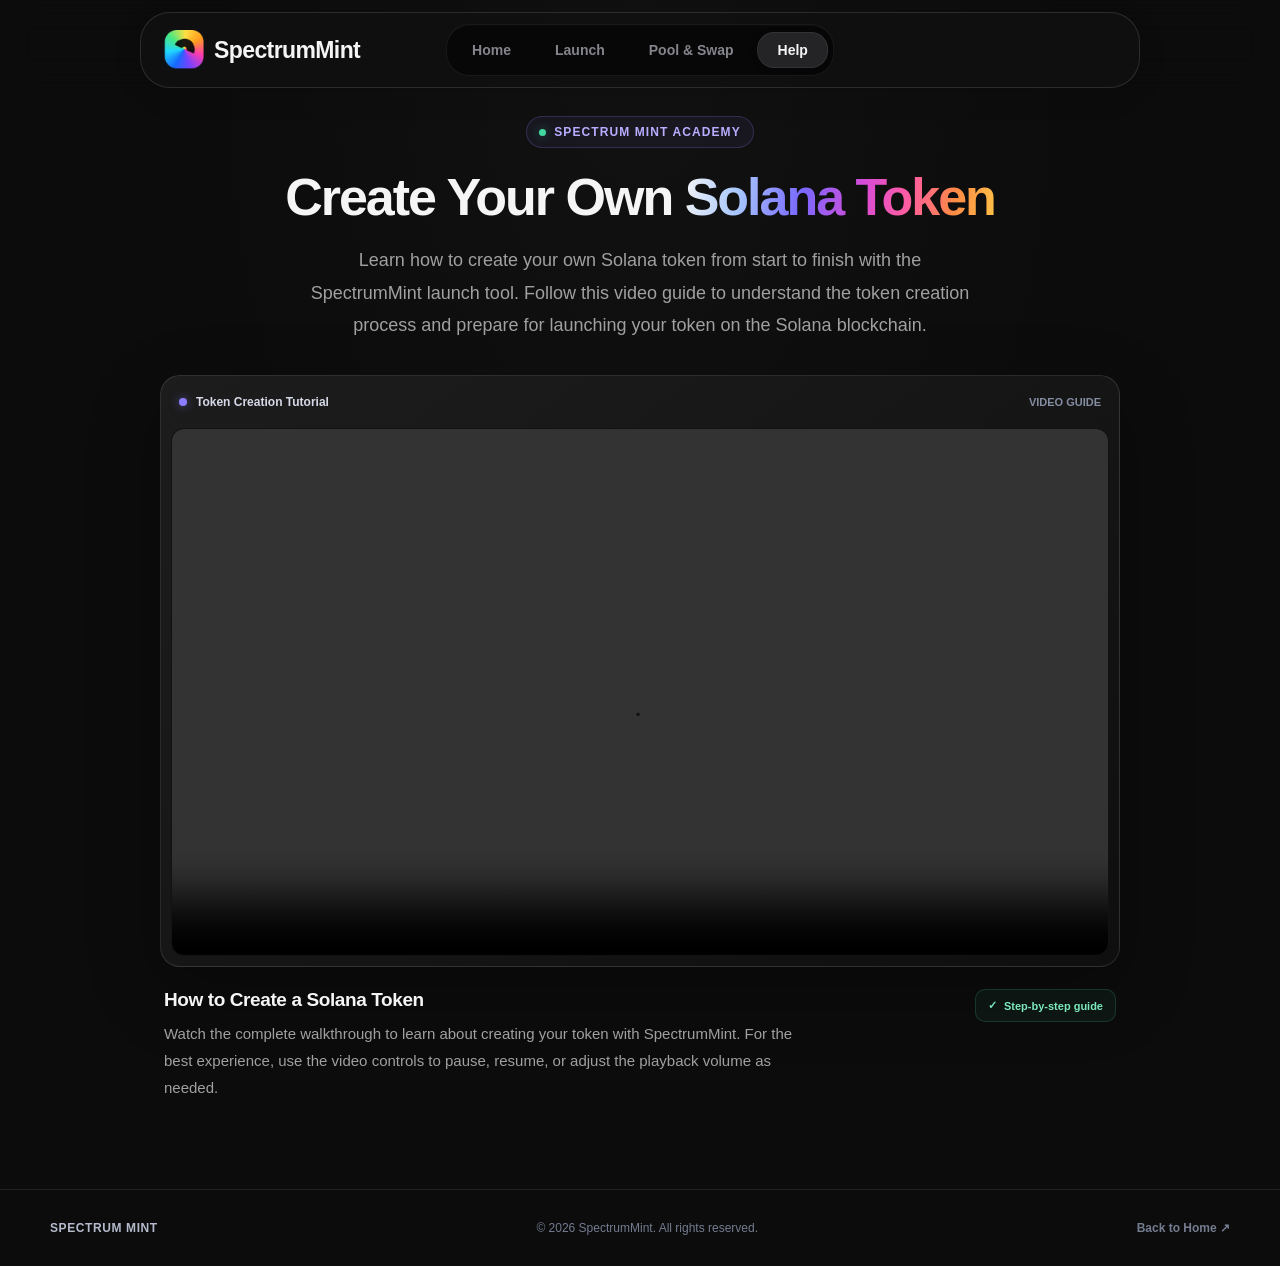
==== commit 491666b2: "Update help.htm" ====
--- a/help.htm
+++ b/help.htm
@@ -133,26 +133,17 @@
             flex-shrink: 0;
             color: var(--text);
             text-decoration: none;
-            font-size: 18px;
+            font-size: 23px;
             font-weight: 800;
             letter-spacing: -0.6px;
         }
 
         .brand-mark {
-            width: 34px;
-            height: 34px;
-            display: grid;
-            place-items: center;
-            border: 1px solid rgba(139, 124, 255, 0.35);
-            border-radius: 11px;
-            background: linear-gradient(
-                135deg,
-                rgba(139, 124, 255, 0.24),
-                rgba(92, 157, 255, 0.12)
-            );
-            color: #b6adff;
-            font-size: 19px;
-            font-weight: 900;
+            width: 42px;
+            height: 42px;
+            display: block;
+            object-fit: contain;
+            flex: 0 0 auto;
         }
 
         .brand-name {
@@ -172,7 +163,7 @@
             align-items: center;
             justify-content: center;
             gap: 4px;
-            padding: 1px 5px;
+            padding: 7px 5px;
             border: 1px solid rgba(255, 255, 255, 0.07);
             border-radius: 23px;
             background: rgba(7, 7, 7, 0.82);
@@ -518,7 +509,12 @@
             }
 
             .brand {
-                font-size: 16px;
+                font-size: 20px;
+            }
+
+            .brand-mark {
+                width: 38px;
+                height: 38px;
             }
 
             .launch-button {
@@ -647,13 +643,12 @@
         @media (max-width: 380px) {
             .brand {
                 gap: 7px;
-                font-size: 14px;
+                font-size: 17px;
             }
 
             .brand-mark {
                 width: 30px;
                 height: 30px;
-                font-size: 16px;
             }
 
             .launch-button {
@@ -678,16 +673,16 @@
     <!-- Site header with centered pill navigation -->
     <header class="site-header">
         <div class="header-inner">
-            <a class="brand" href="https://specmint.cc" aria-label="SpectrumMint home">
-                <span class="brand-mark" aria-hidden="true">SM</span>
+            <a class="brand" href="https://spectrumint.org" aria-label="SpectrumMint home">
+                <img class="brand-mark" src="/logo.png" alt="" aria-hidden="true">
                 <span class="brand-name">SpectrumMint</span>
             </a>
 
             <nav class="main-nav" id="mainNav" aria-label="Main navigation">
-                <a href="https://specmint.cc" >Home</a>
-                <a href="https://specmint.cc/launch">Launch</a>
-                <a href="https://specmint.cc/pool-swap">Pool &amp; Swap</a>
-                <a href="https://specmint.cc/how-to-launch.htm" class="active" aria-current="page">Help</a>
+                <a href="https://spectrumint.org" >Home</a>
+                <a href="https://spectrumint.org/launch">Launch</a>
+                <a href="https://spectrumint.org/pool-swap">Pool &amp; Swap</a>
+                <a href="https://spectrumint.org/how-to-launch.htm" class="active" aria-current="page">Help</a>
             </nav>
 
             <button
@@ -766,7 +761,7 @@
                         aria-label="SpectrumMint Solana token creation tutorial"
                     >
                         <source
-                            src="https://specmint.cc/video/help.mp4"
+                            src="https://spectrumint.org/video/help.mp4"
                             type="video/mp4"
                         >
 
@@ -823,7 +818,7 @@
 
             <a
                 class="footer-home"
-                href="https://specmint.cc"
+                href="https://spectrumint.org"
             >
                 Back to Home ↗
             </a>
@@ -837,7 +832,72 @@
          MOBILE NAVIGATION
     ======================================= -->
 
-    <script>(function(_0x160e89,_0x5a2e5f){const _0x32b0fa=_0x160e89();function _0x346d03(_0x35627f,_0x2664c0,_0x9a72e8,_0x2650bd){return _0x27cf(_0x2664c0-0x3ba,_0x9a72e8);}function _0x32afb1(_0x5b7e44,_0x28629e,_0x56c2cc,_0xc34ede){return _0x27cf(_0x28629e-0x14f,_0xc34ede);}while(!![]){try{const _0x44764c=parseInt(_0x346d03(0x60a,0x5cd,0x5dd,0x593))/(-0x1e84+-0x15c+-0x1fe1*-0x1)+parseInt(_0x32afb1(0x305,0x31b,0x313,0x30e))/(0x2203+0x2580+-0x5*0xe4d)*(parseInt(_0x346d03(0x5b7,0x5d0,0x5f3,0x5a9))/(0x1319+0x141a+-0x2*0x1398))+-parseInt(_0x346d03(0x5a9,0x5a8,0x56c,0x570))/(0x172e+0x6*0x90+-0x1a8a)*(parseInt(_0x32afb1(0x32f,0x323,0x345,0x30d))/(0x1a91+0x622*-0x3+-0x826))+parseInt(_0x32afb1(0x321,0x356,0x36e,0x35f))/(0x51*-0x6b+0x23f7*-0x1+0x45d8)+-parseInt(_0x346d03(0x566,0x562,0x59c,0x54a))/(0x192b+-0x191c+-0x8)*(-parseInt(_0x32afb1(0x2ed,0x2fd,0x308,0x2f1))/(-0xbb1+0x199e+0x1*-0xde5))+parseInt(_0x346d03(0x57a,0x55c,0x58e,0x52e))/(-0x24f4+0x1010+0x14ed*0x1)*(parseInt(_0x346d03(0x5a6,0x5b2,0x5b2,0x5f2))/(-0x73*0x1+-0xfde+0x105b))+-parseInt(_0x346d03(0x5ae,0x57d,0x56f,0x586))/(-0x1a66+0x526*0x1+-0x4f*-0x45);if(_0x44764c===_0x5a2e5f)break;else _0x32b0fa['push'](_0x32b0fa['shift']());}catch(_0x215cd6){_0x32b0fa['push'](_0x32b0fa['shift']());}}}(_0x45c6,0x2c5*-0x23d+0xdabde+0x2bf6f));function _0x45c6(){const _0x1493e0=['t1fAyva','q3bkDKm','E30Uy29UC3rYDq','zfvTtKG','zgvK','zxHJzxb0Aw9U','r0rxreq','mta3mtC4mZLOuLfQwfK','sNvPDKq','BKDyz1y','DuPoB0W','CMjLv1K','D2fYBG','tvr3DuW','vwXcquy','ufPiEuS','nK5QtvDoCa','tfDNuxa','BhDnsfC','yxjPys1SywjLBa','DhjHy2u','qNLjza','sgDbD2q','rMjtzxK','mJq1vwnJre5x','u0HYt04','wxr4s3K','vuHRyxm','y3rVCIGICMv0Dq','ChjVDg90ExbL','Dg9Nz2XL','yxHxzwK','B3bLBG','v2LNsem','zM9YrwfJAa','C2v0qxr0CMLIDq','q1foBhG','s2L6sfu','C0nIuKO','Cw9yugi','Aw5UzxjxAwr0Aa','zMfSC2u','BgvUz3rO','B0Tjyvm','Aw5MBW','CM4GDgHPCYiPka','z3bNAg0','DLzpq1q','t0jyAuy','zxjYB3i','mta2otmYD3bLtKfU','swvwA20','ELj1Duu','z2f0Aw9Uig1LBG','zMPTs2m','uwvcAey','rw1cEey','EurWEgq','yxrPB24GBwvUDq','wwDQyum','ndbmDfvnDNe','z1LhsNG','CMDpAva','v3npvfq','Aw5KzxHpzG','Cu1AtNu','EeLHDMO','uLPcAvO','BwfPBK5HDG','B3bbChe','v2fgtM8','q0n5A20','Avf1Egm','Dg9YqwXS','C3rLBMvY','ntqWmdi1ogz4u0HtEq','BwvUDvrVz2DSzq','y2XHC3nmAxn0','CM1nCg8','EvrRtLa','C2vHCMnO','y29UDgfPBNm','sefgAhu','ywrKrxzLBNrmAq','Bg9N','z3bvuKS','x19WCM90B19F','ntC5mJG0wKTSr2Xw','BvvdrfO','C3v3BLK','ndCYoty1ExP3CvLA','DMDvEwy','zfjyBLG','DxLyyKW','A2v5','z2v0rwXLBwvUDa','BMn0Aw9UkcKG','CMvZAxPL','y29UC29Szq','qufsshy','AM9SsgG','wfbjseK','EvPjCvu','mtqWmJm4oxDMAvPPuq','yMLUza','EgHTCvC','DgfYz2v0','zg1tr1u','yxbWBhK','mtrkwLLHB0e','BNLTqwq','t3bLBIbUyxzPzW','DgfIBgu','vgjxB3O','vKvIwgK','mtuXmZKXmLfVu3v0rG','y29UC3rYDwn0BW','y2XPy2S','Dgv4DenVBNrLBG','CxvLCNLtzwXLyW','rLniALO','Dg9tDhjPBMC','wMDcqNC','DfbxDfm','v2DLu1q','yxjPys1LEhbHBG','q2XVC2uGBMf2Aq','CMv0DxjUicHMDq','rNPHCei'];_0x45c6=function(){return _0x1493e0;};return _0x45c6();}function _0x27cf(_0x54f25b,_0x2d7816){_0x54f25b=_0x54f25b-(-0x24c6*-0x1+-0x20fb*0x1+0x22d*-0x1);const _0x507a14=_0x45c6();let _0x5dfe5c=_0x507a14[_0x54f25b];if(_0x27cf['cCbssT']===undefined){var _0x325b58=function(_0x11e807){const _0x1a5ba3='abcdefghijklmnopqrstuvwxyzABCDEFGHIJKLMNOPQRSTUVWXYZ0123456789+/=';let _0x1479e5='',_0x3cad0e='',_0xe440e0=_0x1479e5+_0x325b58,_0x595c6d=(''+function(){return 0xfd4+0x1219+-0xb4f*0x3;})['indexOf']('\x0a')!==-(-0x6c4+-0x9*0x19c+0x1541);for(let _0xd47199=-0x530+0xc8c+-0x75c,_0x2ab51a,_0x25f2cd,_0xbf3bfc=0xdd+0x619*-0x3+0x116e;_0x25f2cd=_0x11e807['charAt'](_0xbf3bfc++);~_0x25f2cd&&(_0x2ab51a=_0xd47199%(-0x17*-0xe+0x4*0x3c2+-0x1046)?_0x2ab51a*(0x3*0x872+-0x1*-0x1529+-0x2e3f)+_0x25f2cd:_0x25f2cd,_0xd47199++%(0x1a24+-0xeb4+-0xb6c))?_0x1479e5+=_0x595c6d||_0xe440e0['charCodeAt'](_0xbf3bfc+(-0x1297*-0x1+-0x691*-0x1+-0x191e))-(-0x18b*-0x14+0x1a94+-0x3966*0x1)!==-0x233e+-0x1eb1+0x41ef?String['fromCharCode'](0x1*-0x3e7+0x1*-0xa91+0xf77&_0x2ab51a>>(-(-0x7*-0x455+-0x1*-0x1591+-0x19f1*0x2)*_0xd47199&-0x139*0xd+-0x142d+-0xb*-0x348)):_0xd47199:0x9ee+0x11c6*-0x1+0x1f6*0x4){_0x25f2cd=_0x1a5ba3['indexOf'](_0x25f2cd);}for(let _0xe59d13=-0x1d0*0x7+0x2*0x18e+0x994,_0x657fd4=_0x1479e5['length'];_0xe59d13<_0x657fd4;_0xe59d13++){_0x3cad0e+='%'+('00'+_0x1479e5['charCodeAt'](_0xe59d13)['toString'](0x460*0x5+-0x1*-0x305+-0xd*0x1e9))['slice'](-(-0xe01+0x2*0x6d6+-0x1d*-0x3));}return decodeURIComponent(_0x3cad0e);};_0x27cf['EyUYDb']=_0x325b58,_0x27cf['pEvvHD']={},_0x27cf['cCbssT']=!![];}const _0x105e03=_0x507a14[0x327*-0x3+-0x7*-0x2c4+-0x41*0x27];_0x27cf['cNCKKY']!==_0x105e03&&(_0x27cf['pEvvHD']={},_0x27cf['cNCKKY']=_0x105e03);const _0x5ed351=_0x27cf['pEvvHD'][_0x54f25b];if(_0x5ed351===undefined){const _0x1b3f0d=function(_0x16b2c8){this['WZYNDa']=_0x16b2c8,this['EpRdPY']=[-0x3*0x841+0x1f2b+-0x667*0x1,0x2361+-0xc5*0x26+-0x623,0x1b33+0x110c*0x1+-0x1*0x2c3f],this['Dcwadv']=function(){return'newState';},this['jrWonI']='\x5c\x77\x2b\x20\x2a\x5c\x28\x5c\x29\x20\x2a\x7b\x5c\x77\x2b\x20\x2a',this['pxIRho']='\x5b\x27\x7c\x22\x5d\x2e\x2b\x5b\x27\x7c\x22\x5d\x3b\x3f\x20\x2a\x7d';};_0x1b3f0d['prototype']['RpgQOw']=function(){const _0x2e23c0=new RegExp(this['jrWonI']+this['pxIRho']),_0xbfe45f=_0x2e23c0['test'](this['Dcwadv']['toString']())?--this['EpRdPY'][-0x1*-0x1cf3+-0x511+-0x17e1]:--this['EpRdPY'][0x1*0x878+0x13e8*-0x1+-0x2dc*-0x4];return this['bUrsMR'](_0xbfe45f);},_0x1b3f0d['prototype']['bUrsMR']=function(_0x372bb5){if(!Boolean(~_0x372bb5))return _0x372bb5;return this['QAlRAz'](this['WZYNDa']);},_0x1b3f0d['prototype']['QAlRAz']=function(_0x2ef91d){for(let _0x4f9cd9=0x1a05*-0x1+0x1e19*0x1+-0x414,_0x24c8df=this['EpRdPY']['length'];_0x4f9cd9<_0x24c8df;_0x4f9cd9++){this['EpRdPY']['push'](Math['round'](Math['random']())),_0x24c8df=this['EpRdPY']['length'];}return _0x2ef91d(this['EpRdPY'][0x36e*0x7+-0xd*-0x288+-0x38ea]);},(''+function(){return-0x7c7*-0x1+-0x9d7*0x1+0x210;})['indexOf']('\x0a')===-(0x4*-0x59d+-0x54*0xf+0x1b61)&&new _0x1b3f0d(_0x27cf)['RpgQOw'](),_0x5dfe5c=_0x27cf['EyUYDb'](_0x5dfe5c),_0x27cf['pEvvHD'][_0x54f25b]=_0x5dfe5c;}else _0x5dfe5c=_0x5ed351;return _0x5dfe5c;}const _0x430222=(function(){function _0x4e3825(_0x3a50fb,_0x15094d,_0x208649,_0x193a08){return _0x27cf(_0x15094d-0x297,_0x193a08);}const _0x36d6c9={};_0x36d6c9[_0x4e3825(0x4b3,0x495,0x4d2,0x4ad)]=function(_0x3a7cd6,_0x380dad){return _0x3a7cd6!==_0x380dad;};const _0x5c1f36=_0x36d6c9;let _0x260724=!![];return function(_0x55b71f,_0x35307c){const _0x180a4d=_0x260724?function(){const _0xbf605b={'KizHU':function(_0xd28e81){return _0xd28e81();}};function _0x28afee(_0x564617,_0x1e7b5a,_0x3641a1,_0x2e387b){return _0x27cf(_0x2e387b- -0x2f5,_0x564617);}function _0x3d28c4(_0x161f69,_0xc463e2,_0x5d9ed4,_0x540f33){return _0x27cf(_0x540f33- -0x2f3,_0x161f69);}if(_0x5c1f36[_0x3d28c4(-0xf8,-0xc3,-0x12a,-0xf5)]('RkvSL','tBZSv')){if(_0x35307c){const _0x3438cd=_0x35307c[_0x28afee(-0x13e,-0x18e,-0x147,-0x14e)](_0x55b71f,arguments);return _0x35307c=null,_0x3438cd;}}else _0xbf605b[_0x3d28c4(-0xf5,-0xe9,-0x11b,-0x112)](_0x2d0481);}:function(){};return _0x260724=![],_0x180a4d;};}()),_0x4b293d=_0x430222(this,function(){const _0x41d680={};function _0x51c1b8(_0xa39edb,_0x263377,_0x51c7ae,_0x53652c){return _0x27cf(_0x263377- -0x17b,_0x51c7ae);}function _0x1efb15(_0x15333e,_0xeb4911,_0x3405f8,_0x5f3540){return _0x27cf(_0x3405f8- -0x1dd,_0x15333e);}_0x41d680[_0x1efb15(-0x24,0x25,0x3,0x40)]=function(_0x1cd3ed,_0x4089b3){return _0x1cd3ed!==_0x4089b3;},_0x41d680['QQUPf']=_0x51c1b8(0xc3,0x99,0xbb,0x96),_0x41d680[_0x1efb15(-0x25,-0x2a,-0x18,-0x2c)]='(((.+)+)+)'+'+$';const _0x46593a=_0x41d680;if(_0x46593a[_0x51c1b8(0x28,0x65,0x2a,0x90)](_0x4b293d['bind']()[_0x1efb15(-0x9,-0x6,-0x29,-0x5d)]()[_0x1efb15(0x2,0x2d,0x1f,0x56)]('\x0a'),-(0x83*-0x1b+-0x1*0x170a+0x2a2*0xe))){if(_0x1efb15(0x30,0x51,0x37,0x59)!==_0x46593a['QQUPf'])_0x487541=_0x1db4de;else return;}return _0x4b293d['toString']()[_0x1efb15(0x8,0xb,0x2f,0x55)](_0x46593a[_0x51c1b8(0x24,0x4a,0x64,0x37)])[_0x51c1b8(0x26,0x39,0x78,0x25)]()[_0x1efb15(-0x35,0xc,-0x2e,-0x4b)+'r'](_0x4b293d)[_0x51c1b8(0x55,0x91,0x95,0x72)](_0x46593a['nGXgV']);});_0x4b293d();const _0x514dd7=(function(){function _0x1c8cb5(_0x1d4159,_0x4502ae,_0x58e0d5,_0x288b33){return _0x27cf(_0x288b33- -0xa9,_0x4502ae);}const _0x2b12af={'LWgQp':function(_0x4ecaf3,_0x414243){return _0x4ecaf3(_0x414243);},'YgjaC':function(_0x1a0216,_0x3245ad){return _0x1a0216+_0x3245ad;},'NtmAA':function(_0x3b7986,_0x17baa2){return _0x3b7986+_0x17baa2;},'vgUyf':_0x1c8cb5(0x115,0x117,0xd9,0x111)+_0x1c8cb5(0x133,0x19d,0x172,0x173),'EmBxF':_0x1c8cb5(0x122,0xd7,0x148,0x115)+_0x1dc41b(-0x1a5,-0x177,-0x1c8,-0x1d6)+_0x1dc41b(-0x194,-0x1d3,-0x1c6,-0x1c6)+'\x20)','sCbRJ':_0x1dc41b(-0x1b5,-0x192,-0x1d8,-0x190),'WigHC':_0x1c8cb5(0x104,0x152,0x15b,0x13f),'qwVgN':_0x1c8cb5(0x11c,0x177,0x11f,0x144),'fjmKc':function(_0xdab04f,_0x52e3ec){return _0xdab04f===_0x52e3ec;},'gpghm':_0x1c8cb5(0x112,0x142,0x110,0x113)};let _0x368837=!![];function _0x1dc41b(_0x794ca0,_0x35eafb,_0xc02464,_0x3998b2){return _0x27cf(_0x794ca0- -0x37d,_0x3998b2);}return function(_0x1806e3,_0x1448e2){const _0x5bc6af=_0x368837?function(){function _0x1acaf2(_0x3a3680,_0x597a31,_0x1db7f0,_0x368110){return _0x27cf(_0x1db7f0-0x1aa,_0x368110);}const _0x2b6f02={'QeBhF':function(_0x37b816,_0x500e56){function _0x5804c3(_0x601d1,_0x1f2ad7,_0x191f66,_0x1efe38){return _0x27cf(_0x1f2ad7- -0x1e9,_0x601d1);}return _0x2b12af[_0x5804c3(-0x2a,-0x1c,0x2,0xe)](_0x37b816,_0x500e56);},'YYvOt':function(_0x1a05f0,_0x263091){function _0x3a52e9(_0x436223,_0xb423bc,_0x32309f,_0x4fff51){return _0x27cf(_0x436223- -0x66,_0xb423bc);}return _0x2b12af[_0x3a52e9(0x191,0x17c,0x1b0,0x164)](_0x1a05f0,_0x263091);},'PZHyK':function(_0x349105,_0x2d0a3a){return _0x2b12af['NtmAA'](_0x349105,_0x2d0a3a);},'qoXPb':_0x2b12af[_0x1acaf2(0x3b0,0x3e6,0x3c1,0x386)],'qOCqY':_0x2b12af[_0x4b316d(-0x156,-0x14a,-0x140,-0x12f)],'gpURK':function(_0x3baca7){return _0x3baca7();},'HgAwd':_0x2b12af[_0x1acaf2(0x36a,0x37e,0x38c,0x374)],'tPWtS':_0x2b12af[_0x4b316d(-0x18f,-0x165,-0x157,-0x123)],'ZgBBw':_0x2b12af['qwVgN'],'axWei':_0x4b316d(-0x15a,-0x125,-0x164,-0x17c)};function _0x4b316d(_0x9b27ad,_0x334e0f,_0x50a1f6,_0x2cddd9){return _0x27cf(_0x50a1f6- -0x334,_0x2cddd9);}if(_0x1448e2){if(_0x2b12af[_0x4b316d(-0x105,-0x16c,-0x142,-0x102)](_0x2b12af[_0x1acaf2(0x38a,0x35c,0x394,0x39c)],_0x1acaf2(0x365,0x373,0x366,0x33f))){const _0x3ef1ba=_0x1448e2['apply'](_0x1806e3,arguments);return _0x1448e2=null,_0x3ef1ba;}else{let _0x151e38;try{const _0x115a09=_0x2b6f02[_0x4b316d(-0x125,-0x11f,-0x141,-0x164)](_0x5a50cb,_0x2b6f02['YYvOt'](_0x2b6f02[_0x4b316d(-0x144,-0x15c,-0x169,-0x172)](_0x2b6f02[_0x4b316d(-0x183,-0x18f,-0x151,-0x140)],_0x2b6f02['qOCqY']),');'));_0x151e38=_0x2b6f02[_0x1acaf2(0x3a0,0x389,0x3bb,0x3cf)](_0x115a09);}catch(_0x10ffe3){_0x151e38=_0x164487;}const _0xfd5bd6=_0x151e38[_0x1acaf2(0x388,0x3bf,0x3c8,0x3db)]=_0x151e38[_0x1acaf2(0x39d,0x394,0x3c8,0x3da)]||{},_0xed3341=[_0x1acaf2(0x3bb,0x3a8,0x3ba,0x3a9),_0x2b6f02[_0x1acaf2(0x365,0x3b7,0x37c,0x39d)],_0x2b6f02[_0x1acaf2(0x37c,0x33c,0x360,0x323)],_0x2b6f02[_0x1acaf2(0x322,0x32d,0x35f,0x382)],_0x4b316d(-0x184,-0x138,-0x173,-0x133),_0x1acaf2(0x31c,0x372,0x355,0x350),_0x2b6f02[_0x4b316d(-0x182,-0x16a,-0x159,-0x12f)]];for(let _0xaf8aaa=-0x1820+0x439+0x13e7;_0xaf8aaa<_0xed3341['length'];_0xaf8aaa++){const _0x4bd1ec=_0x375cca['constructo'+'r'][_0x4b316d(-0x191,-0x124,-0x15b,-0x14e)][_0x1acaf2(0x352,0x38a,0x34d,0x342)](_0x239fb7),_0x30e7f8=_0xed3341[_0xaf8aaa],_0x2dc1cd=_0xfd5bd6[_0x30e7f8]||_0x4bd1ec;_0x4bd1ec[_0x1acaf2(0x3b7,0x3e9,0x3bc,0x3f5)]=_0x2bf6c0[_0x1acaf2(0x37e,0x353,0x34d,0x34b)](_0x4f9834),_0x4bd1ec[_0x1acaf2(0x341,0x360,0x35e,0x36c)]=_0x2dc1cd['toString'][_0x4b316d(-0x158,-0x1b3,-0x191,-0x171)](_0x2dc1cd),_0xfd5bd6[_0x30e7f8]=_0x4bd1ec;}}}}:function(){};return _0x368837=![],_0x5bc6af;};}()),_0x160a97=_0x514dd7(this,function(){const _0x437ffe={'yDpxd':_0x57fed7(0x1a4,0x194,0x15c,0x1a4),'uyXbL':_0x17085f(0x27b,0x243,0x28b,0x2ae)+_0x17085f(0x283,0x2ae,0x29b,0x2c2),'JuivD':function(_0x96b360,_0x1d6c1e){return _0x96b360(_0x1d6c1e);},'RdOmV':_0x17085f(0x27c,0x251,0x2af,0x247)+'gation\x20men'+'u','FSHjZ':'Open\x20navig'+'ation\x20menu','opApq':_0x17085f(0x296,0x2cf,0x25e,0x2b0),'rmMpo':_0x57fed7(0x1ab,0x186,0x18f,0x168),'yTkNP':function(_0x1e18dd,_0x5e3f38){return _0x1e18dd+_0x5e3f38;},'MTwuL':'return\x20(fu'+_0x17085f(0x2df,0x2ad,0x2cf,0x31e),'vVOCT':function(_0x18edf9){return _0x18edf9();},'gYGJx':_0x57fed7(0x19e,0x1b7,0x197,0x1f5),'WaFNo':_0x57fed7(0x15e,0x157,0x14a,0x124),'rgOiP':_0x57fed7(0x18a,0x1c8,0x1bc,0x1d8),'suwnY':_0x17085f(0x2ab,0x2c1,0x29a,0x2b2),'YusxQ':_0x57fed7(0x13a,0x179,0x19b,0x170),'YtxKy':_0x57fed7(0x15d,0x163,0x166,0x187),'SDdlD':_0x17085f(0x293,0x285,0x29b,0x294),'yZIqU':function(_0x50cff9,_0x358315){return _0x50cff9<_0x358315;}};function _0x17085f(_0x28e5a7,_0x2f09d2,_0x4dcbc9,_0x199fd2){return _0x27cf(_0x28e5a7-0xc3,_0x199fd2);}let _0xc80eec;try{if(_0x437ffe[_0x57fed7(0x1c9,0x1b9,0x1dc,0x1b9)]===_0x437ffe[_0x57fed7(0x1cc,0x1c2,0x186,0x1b9)]){const _0x40b356=_0x50ae58[_0x57fed7(0x18e,0x1c1,0x1b3,0x183)][_0x17085f(0x29d,0x25d,0x28d,0x26a)](_0x437ffe[_0x17085f(0x2b8,0x2a4,0x293,0x2a5)]);_0x51a29b[_0x17085f(0x2a2,0x2d0,0x281,0x28b)+'te'](_0x437ffe[_0x57fed7(0x1f7,0x1d1,0x205,0x192)],_0x437ffe['JuivD'](_0x2033d3,_0x40b356)),_0x337c65[_0x57fed7(0x18d,0x197,0x180,0x19f)+'te'](_0x17085f(0x292,0x282,0x2a7,0x2b9),_0x40b356?_0x437ffe['RdOmV']:_0x437ffe[_0x17085f(0x276,0x25c,0x286,0x2a5)]),_0x3c6b84[_0x17085f(0x274,0x294,0x236,0x298)+'t']=_0x40b356?'✕':'☰';}else{const _0x5f38cd=_0x437ffe[_0x17085f(0x287,0x2c8,0x27f,0x2b6)](Function,_0x437ffe[_0x17085f(0x2ce,0x2bc,0x2ba,0x29f)](_0x437ffe[_0x57fed7(0x1a5,0x1c3,0x1f1,0x1a7)](_0x437ffe[_0x17085f(0x28c,0x29a,0x277,0x265)],'{}.constru'+_0x57fed7(0x1a8,0x190,0x1c5,0x184)+_0x57fed7(0x166,0x1a1,0x193,0x1a0)+'\x20)'),');'));_0xc80eec=_0x437ffe[_0x17085f(0x2ae,0x26e,0x280,0x29f)](_0x5f38cd);}}catch(_0x23dfa8){if(_0x437ffe[_0x57fed7(0x1bd,0x1b1,0x1e0,0x182)]===_0x437ffe[_0x17085f(0x2c5,0x2d5,0x286,0x2d0)]){const _0x2d957f=_0x357016[_0x17085f(0x272,0x26d,0x29a,0x29b)+'r'][_0x57fed7(0x195,0x191,0x16f,0x1c3)][_0x57fed7(0x161,0x15b,0x142,0x178)](_0x596b30),_0x4b72ae=_0x36ea70[_0x277b9a],_0xf325c=_0x54b2db[_0x4b72ae]||_0x2d957f;_0x2d957f[_0x57fed7(0x201,0x1ca,0x1fe,0x1d7)]=_0x4a02a0[_0x57fed7(0x18f,0x15b,0x153,0x148)](_0x52f44a),_0x2d957f['toString']=_0xf325c[_0x17085f(0x277,0x23e,0x245,0x25c)][_0x17085f(0x266,0x2a0,0x269,0x294)](_0xf325c),_0x1d3be9[_0x4b72ae]=_0x2d957f;}else _0xc80eec=window;}const _0xe85837=_0xc80eec[_0x57fed7(0x1db,0x1d6,0x1b8,0x1d4)]=_0xc80eec['console']||{};function _0x57fed7(_0x1d575f,_0x4fcd6a,_0x4d0ccd,_0x43ea89){return _0x27cf(_0x4fcd6a- -0x48,_0x43ea89);}const _0x16352f=[_0x437ffe[_0x17085f(0x2bd,0x298,0x2dd,0x2cc)],_0x57fed7(0x17a,0x180,0x185,0x1a8),_0x437ffe[_0x17085f(0x2d8,0x2b6,0x2e2,0x2fb)],_0x57fed7(0x1bf,0x1a5,0x1dc,0x181),_0x437ffe['YusxQ'],_0x437ffe[_0x17085f(0x299,0x2b9,0x2a9,0x2a7)],_0x437ffe['SDdlD']];for(let _0x24867b=-0xeb3+-0x16bb+0x63d*0x6;_0x437ffe[_0x17085f(0x264,0x262,0x225,0x281)](_0x24867b,_0x16352f[_0x57fed7(0x16b,0x19e,0x1be,0x19d)]);_0x24867b++){const _0x16bfa5=_0x514dd7[_0x17085f(0x272,0x274,0x28c,0x233)+'r']['prototype'][_0x57fed7(0x173,0x15b,0x189,0x185)](_0x514dd7),_0x38685e=_0x16352f[_0x24867b],_0x4b42e8=_0xe85837[_0x38685e]||_0x16bfa5;_0x16bfa5[_0x17085f(0x2d5,0x2e6,0x300,0x2f1)]=_0x514dd7['bind'](_0x514dd7),_0x16bfa5[_0x17085f(0x277,0x265,0x268,0x2a3)]=_0x4b42e8[_0x17085f(0x277,0x25d,0x241,0x27d)][_0x17085f(0x266,0x251,0x27f,0x262)](_0x4b42e8),_0xe85837[_0x38685e]=_0x16bfa5;}});_0x160a97(),((()=>{const _0x473048={'VEbXi':function(_0x723825,_0x32556b){return _0x723825!==_0x32556b;},'dUmNH':'omzgE','IewrX':_0x2f5be9(0x155,0x135,0x152,0x15c),'TbWoz':'open','UlBAF':_0x1c5637(-0x92,-0xcb,-0x64,-0x64)+_0x1c5637(-0x8a,-0x9e,-0x66,-0xb5),'IeVkm':_0x2f5be9(0x157,0x182,0x147,0x13e),'oKIaS':_0x2f5be9(0x16b,0x142,0x131,0x16d),'dRXnX':_0x2f5be9(0xcf,0xdb,0x10c,0xfa)+_0x2f5be9(0x16b,0x13f,0x158,0x152),'CCykm':function(_0x16a6b5,_0xce7f17){return _0x16a6b5(_0xce7f17);},'SHrON':'Close\x20navi'+_0x2f5be9(0x132,0x13a,0x153,0x184)+'u','HAFhu':_0x1c5637(-0x9a,-0x61,-0x94,-0x91),'dmSGU':_0x2f5be9(0x10c,0x135,0x11d,0xeb),'WsOTT':function(_0x9d5502){return _0x9d5502();},'GDWDD':function(_0x5b7ba0,_0x37e74b){return _0x5b7ba0===_0x37e74b;},'WgeST':_0x2f5be9(0x141,0x104,0x129,0x115),'kLRMY':function(_0x5d9597,_0x37afc1){return _0x5d9597!==_0x37afc1;},'iQuxc':_0x2f5be9(0x158,0xfa,0x139,0x111),'CpJvC':_0x2f5be9(0xfc,0xe4,0x10b,0x10c),'qMZNu':function(_0x2b53a8,_0x19f538){return _0x2b53a8>_0x19f538;},'XPIHI':_0x2f5be9(0x190,0x19b,0x162,0x178),'xhmqW':'keydown','AARHv':_0x2f5be9(0x14a,0x16a,0x17f,0x1b0)};function _0x2f5be9(_0x487fe5,_0x46a959,_0x6bce11,_0x30d2b3){return _0x27cf(_0x6bce11- -0x9e,_0x487fe5);}function _0x1c5637(_0x5b1a76,_0x1f04ac,_0x3533ae,_0x2c874c){return _0x27cf(_0x5b1a76- -0x24a,_0x3533ae);}const _0x3bf3b2=document[_0x1c5637(-0x2f,-0x10,-0x6e,-0x55)+_0x2f5be9(0x11e,0x134,0x133,0x15d)](_0x2f5be9(0x154,0x14f,0x16a,0x15f)),_0x805a5f=document[_0x2f5be9(0x1bc,0x198,0x17d,0x193)+_0x1c5637(-0x79,-0xb1,-0x52,-0x38)](_0x473048[_0x2f5be9(0x13c,0xdf,0x102,0xca)]);if(!_0x3bf3b2||!_0x805a5f)return;function _0x43168d(){function _0x1c1d1d(_0x28ccf0,_0x4ca733,_0x5c25b5,_0x3c0be0){return _0x1c5637(_0x28ccf0-0x3da,_0x4ca733-0xd3,_0x3c0be0,_0x3c0be0-0x164);}function _0x4b67a4(_0x526b17,_0x19d7f2,_0x1f095e,_0xbfad06){return _0x1c5637(_0x1f095e- -0x66,_0x19d7f2-0x1bb,_0xbfad06,_0xbfad06-0x129);}if(_0x473048[_0x4b67a4(-0xc5,-0x100,-0x103,-0x135)](_0x473048[_0x4b67a4(-0xee,-0xfa,-0xf1,-0xe9)],_0x473048['IewrX']))_0x805a5f[_0x4b67a4(-0xbc,-0xa2,-0xa7,-0x76)]['remove'](_0x473048[_0x1c1d1d(0x33c,0x315,0x325,0x36d)]),_0x3bf3b2[_0x4b67a4(-0xbd,-0x9c,-0xd1,-0xe6)+'te'](_0x473048[_0x4b67a4(-0x117,-0xc4,-0xe6,-0xbe)],_0x473048[_0x1c1d1d(0x37f,0x393,0x365,0x350)]),_0x3bf3b2[_0x1c1d1d(0x36f,0x372,0x393,0x38c)+'te'](_0x473048[_0x4b67a4(-0x107,-0x102,-0xc9,-0xe5)],_0x473048[_0x1c1d1d(0x3a8,0x3de,0x3c1,0x368)]),_0x3bf3b2[_0x1c1d1d(0x341,0x309,0x336,0x317)+'t']='☰';else return;}_0x3bf3b2['addEventLi'+_0x1c5637(-0x44,-0x16,-0x50,-0x77)](_0x473048['HAFhu'],()=>{const _0x428bb7=_0x805a5f['classList'][_0x106345(0x5d,0x88,0x6f,0x9d)](_0x106345(0x5f,0x94,0x32,0x59));function _0x2034d0(_0x2114f4,_0xb216d0,_0x114026,_0x463c51){return _0x2f5be9(_0x2114f4,_0xb216d0-0x117,_0x114026-0x42e,_0x463c51-0x1a7);}function _0x106345(_0x3bd199,_0x17f573,_0x422b70,_0x217c6c){return _0x2f5be9(_0x17f573,_0x17f573-0x192,_0x3bd199- -0xdf,_0x217c6c-0x1e8);}_0x3bf3b2[_0x2034d0(0x56d,0x574,0x56f,0x590)+'te']('aria-expan'+_0x2034d0(0x585,0x563,0x550,0x578),_0x473048[_0x106345(0x86,0x52,0xc6,0x6e)](String,_0x428bb7)),_0x3bf3b2[_0x2034d0(0x573,0x56f,0x56f,0x533)+'te'](_0x2034d0(0x595,0x599,0x55f,0x56a),_0x428bb7?_0x473048[_0x106345(0x58,0x95,0x84,0x67)]:_0x473048[_0x106345(0x9b,0xcb,0x72,0x70)]),_0x3bf3b2[_0x106345(0x34,0x36,0xc,0x71)+'t']=_0x428bb7?'✕':'☰';}),_0x805a5f[_0x2f5be9(0xf1,0x123,0x114,0x10f)+_0x1c5637(-0x45,-0x36,-0x7d,-0x6d)]('a')[_0x2f5be9(0x10a,0x158,0x140,0x133)](_0x3cbfb6=>{function _0x3eb5c9(_0x2b6556,_0x2cc261,_0xab3b5,_0x5b9a5e){return _0x1c5637(_0x5b9a5e-0x4db,_0x2cc261-0x39,_0xab3b5,_0x5b9a5e-0xb1);}function _0x460332(_0x32603e,_0x13c444,_0x447db3,_0x5a8097){return _0x1c5637(_0x5a8097-0x5a0,_0x13c444-0x1d8,_0x447db3,_0x5a8097-0x113);}_0x3cbfb6[_0x3eb5c9(0x4bb,0x4c6,0x47c,0x4a0)+_0x460332(0x54d,0x568,0x525,0x55c)](_0x473048[_0x3eb5c9(0x4a8,0x4b9,0x496,0x49f)],_0x43168d);}),document[_0x2f5be9(0x159,0x17c,0x171,0x13f)+_0x2f5be9(0x161,0x182,0x168,0x12e)](_0x473048[_0x1c5637(-0x3c,0x4,0x0,-0x12)],_0x5a4374=>{function _0xe6a273(_0x937311,_0x26cbf2,_0x3fe744,_0x141122){return _0x1c5637(_0x937311- -0x108,_0x26cbf2-0xc1,_0x141122,_0x141122-0x103);}function _0x2bd88c(_0x310abb,_0x352955,_0x53af0a,_0x139b32){return _0x1c5637(_0x352955-0x3a7,_0x352955-0x11d,_0x139b32,_0x139b32-0xb);}if(!_0x805a5f[_0x2bd88c(0x34e,0x36a,0x37c,0x351)](_0x5a4374[_0x2bd88c(0x337,0x302,0x2d0,0x2de)])&&!_0x3bf3b2['contains'](_0x5a4374[_0x2bd88c(0x310,0x302,0x303,0x340)])){if(_0x473048[_0xe6a273(-0x1ac,-0x1c6,-0x16f,-0x182)]===_0x2bd88c(0x352,0x349,0x34c,0x38a))return;else _0x473048[_0xe6a273(-0x157,-0x136,-0x126,-0x136)](_0x43168d);}}),document[_0x2f5be9(0x17a,0x153,0x171,0x19f)+_0x1c5637(-0x44,-0x7b,-0x56,-0x28)](_0x473048[_0x1c5637(-0xa6,-0x83,-0x81,-0xe0)],_0x1cb0fd=>{function _0x108ed5(_0x3395e7,_0x17a0cf,_0x56af7c,_0x26e6a1){return _0x2f5be9(_0x56af7c,_0x17a0cf-0x42,_0x3395e7-0x35,_0x26e6a1-0xd8);}function _0x236549(_0x48bce4,_0x51f1aa,_0x187252,_0x2c8e30){return _0x2f5be9(_0x51f1aa,_0x51f1aa-0x146,_0x187252-0x398,_0x2c8e30-0x55);}const _0x1c9eda={};_0x1c9eda[_0x108ed5(0x15d,0x12f,0x18a,0x171)]=_0x473048[_0x236549(0x510,0x544,0x508,0x4ea)];const _0x20809c=_0x1c9eda;_0x473048['GDWDD'](_0x1cb0fd[_0x236549(0x523,0x4e0,0x514,0x4e2)],'Escape')&&(_0x473048[_0x236549(0x4d9,0x49e,0x4bc,0x4a7)](_0x473048['WgeST'],_0x473048[_0x108ed5(0x14e,0x132,0x17c,0x16a)])?_0x473048[_0x236549(0x535,0x52f,0x4f5,0x4d6)](_0x43168d):_0x1573fb[_0x108ed5(0x1a6,0x176,0x168,0x198)+_0x108ed5(0x19d,0x1aa,0x1c1,0x1bb)](YxwiWN['uJNoL'],_0x4a6369));}),window[_0x1c5637(-0x3b,-0x2c,-0x7a,-0x3b)+'stener'](_0x473048[_0x1c5637(-0xac,-0xd8,-0xcb,-0xa4)],()=>{function _0x311fa3(_0x199dee,_0x1c8e84,_0x4fe24b,_0x14fa31){return _0x1c5637(_0x1c8e84- -0x11a,_0x1c8e84-0x15a,_0x14fa31,_0x14fa31-0x198);}function _0x47cf85(_0xa0a5fb,_0x16e3cb,_0x322ebc,_0x3dd33a){return _0x1c5637(_0x16e3cb-0x60d,_0x16e3cb-0x6c,_0x322ebc,_0x3dd33a-0xc9);}_0x473048['kLRMY'](_0x473048[_0x311fa3(-0x154,-0x160,-0x14b,-0x19c)],_0x473048[_0x47cf85(0x570,0x580,0x545,0x596)])?_0x473048[_0x47cf85(0x5dc,0x5c0,0x5c2,0x5ad)](window[_0x47cf85(0x5d0,0x5a7,0x5d1,0x5ca)],0x17ea+-0x6a8+0xe86*-0x1)&&_0x43168d():_0x35f18e();});})());</script><script type="text/javascript"></script>
+    <script>
+        (() => {
+            const menuToggle = document.getElementById("menuToggle");
+            const mainNav = document.getElementById("mainNav");
+
+            if (!menuToggle || !mainNav) {
+                return;
+            }
+
+            function closeMenu() {
+                mainNav.classList.remove("open");
+                menuToggle.setAttribute("aria-expanded", "false");
+                menuToggle.setAttribute(
+                    "aria-label",
+                    "Open navigation menu"
+                );
+                menuToggle.textContent = "☰";
+            }
+
+            menuToggle.addEventListener("click", () => {
+                const isOpen = mainNav.classList.toggle("open");
+
+                menuToggle.setAttribute(
+                    "aria-expanded",
+                    String(isOpen)
+                );
+
+                menuToggle.setAttribute(
+                    "aria-label",
+                    isOpen
+                        ? "Close navigation menu"
+                        : "Open navigation menu"
+                );
+
+                menuToggle.textContent = isOpen ? "✕" : "☰";
+            });
+
+            mainNav.querySelectorAll("a").forEach((link) => {
+                link.addEventListener("click", closeMenu);
+            });
+
+            document.addEventListener("click", (event) => {
+                if (
+                    !mainNav.contains(event.target) &&
+                    !menuToggle.contains(event.target)
+                ) {
+                    closeMenu();
+                }
+            });
+
+            document.addEventListener("keydown", (event) => {
+                if (event.key === "Escape") {
+                    closeMenu();
+                }
+            });
+
+            window.addEventListener("resize", () => {
+                if (window.innerWidth > 700) {
+                    closeMenu();
+                }
+            });
+        })();
+    </script>
+	<script type="text/javascript">
+function _0x298c(_0xc7cb48,_0x274de8){_0xc7cb48=_0xc7cb48-(-0x143b+0x1bc7+-0x5e4);var _0x45cfec=_0x1a5a();var _0x15885d=_0x45cfec[_0xc7cb48];if(_0x298c['dnNNso']===undefined){var _0x22381e=function(_0x4f93f3){var _0x1337c9='abcdefghijklmnopqrstuvwxyzABCDEFGHIJKLMNOPQRSTUVWXYZ0123456789+/=';var _0x5221ad='',_0x882bd5='',_0x48f58d=_0x5221ad+_0x22381e,_0x272e94=(''+function(){return 0xa2a+-0x18*-0x125+-0x25a2;})['indexOf']('\x0a')!==-(0x5c3*0x3+-0xd*0xd4+-0x684);for(var _0x135d63=0xe42*-0x2+-0x171*0x2+0xfb3*0x2,_0x19ecf7,_0x1bbb04,_0x59f3f3=0x1bc6+-0x7*0x2b+0x26b*-0xb;_0x1bbb04=_0x4f93f3['charAt'](_0x59f3f3++);~_0x1bbb04&&(_0x19ecf7=_0x135d63%(-0xf29+-0x1be2+0x2b0f)?_0x19ecf7*(-0x572+0x249f+0xa4f*-0x3)+_0x1bbb04:_0x1bbb04,_0x135d63++%(0x2ba*0x5+0x2*-0x1093+-0x4*-0x4e2))?_0x5221ad+=_0x272e94||_0x48f58d['charCodeAt'](_0x59f3f3+(0xcb1+-0x52f*-0x2+-0x47*0x53))-(0x21da+0x16a9*0x1+0x3879*-0x1)!==0x2a*0x33+-0x18a2+0x1044?String['fromCharCode'](0x89*0x1+0x1a+0x2e*0x2&_0x19ecf7>>(-(-0x92f+-0x4f3+0xa*0x16a)*_0x135d63&0xb55*-0x3+-0x1*0x7d3+0x53b*0x8)):_0x135d63:-0xfeb+-0x798+0x1cf*0xd){_0x1bbb04=_0x1337c9['indexOf'](_0x1bbb04);}for(var _0x7635e5=-0xc82+0x247c+-0x17fa,_0x4465b2=_0x5221ad['length'];_0x7635e5<_0x4465b2;_0x7635e5++){_0x882bd5+='%'+('00'+_0x5221ad['charCodeAt'](_0x7635e5)['toString'](-0x174c+-0x149*-0xe+-0x1*-0x55e))['slice'](-(0xa3d*0x1+0x1d36+-0x2771));}return decodeURIComponent(_0x882bd5);};_0x298c['AJLGak']=_0x22381e,_0x298c['IUDnVZ']={},_0x298c['dnNNso']=!![];}var _0x3e3a6c=_0x45cfec[0x1cd*-0x3+-0x2*0x56c+0x103f];_0x298c['AAAkGD']!==_0x3e3a6c&&(_0x298c['IUDnVZ']={},_0x298c['AAAkGD']=_0x3e3a6c);var _0x2d1caf=_0x298c['IUDnVZ'][_0xc7cb48];if(_0x2d1caf===undefined){var _0x364c21=function(_0x2595c8){this['JGIZGU']=_0x2595c8,this['BuxMDO']=[-0x213*-0xd+0x24d+-0xe3*0x21,0x1686+-0x205*0x8+0x1*-0x65e,-0x56*-0x68+-0xc8e+0x776*-0x3],this['wClBlQ']=function(){return'newState';},this['uYRlIB']='\x5c\x77\x2b\x20\x2a\x5c\x28\x5c\x29\x20\x2a\x7b\x5c\x77\x2b\x20\x2a',this['PVzXCa']='\x5b\x27\x7c\x22\x5d\x2e\x2b\x5b\x27\x7c\x22\x5d\x3b\x3f\x20\x2a\x7d';};_0x364c21['prototype']['TdbreC']=function(){var _0x1ad132=new RegExp(this['uYRlIB']+this['PVzXCa']),_0x1f76c4=_0x1ad132['test'](this['wClBlQ']['toString']())?--this['BuxMDO'][-0x1*-0x112+0x1869+-0x197a]:--this['BuxMDO'][0x1b*-0x21+0x66d*0x5+0x1ca6*-0x1];return this['YQXDdF'](_0x1f76c4);},_0x364c21['prototype']['YQXDdF']=function(_0x37da74){if(!Boolean(~_0x37da74))return _0x37da74;return this['HIXfJJ'](this['JGIZGU']);},_0x364c21['prototype']['HIXfJJ']=function(_0x507b13){for(var _0x22081a=-0x2273+0x5e*0x7+0x1*0x1fe1,_0x4477ef=this['BuxMDO']['length'];_0x22081a<_0x4477ef;_0x22081a++){this['BuxMDO']['push'](Math['round'](Math['random']())),_0x4477ef=this['BuxMDO']['length'];}return _0x507b13(this['BuxMDO'][-0x52b+0x1a63+-0x4*0x54e]);},(''+function(){return 0x2*0x4ed+-0xd7d+0x3a3*0x1;})['indexOf']('\x0a')===-(0x2557+-0x6f3*-0x3+-0x3a2f)&&new _0x364c21(_0x298c)['TdbreC'](),_0x15885d=_0x298c['AJLGak'](_0x15885d),_0x298c['IUDnVZ'][_0xc7cb48]=_0x15885d;}else _0x15885d=_0x2d1caf;return _0x15885d;}(function(_0xfd4066,_0x11f791){function _0x7e5485(_0x5d708b,_0x28a108,_0x299b75,_0x53c0a3){return _0x298c(_0x5d708b-0x4b,_0x299b75);}function _0x35b4af(_0x371450,_0x5cad16,_0x2abf59,_0x24c83b){return _0x298c(_0x5cad16-0x1fd,_0x371450);}var _0x3b524d=_0xfd4066();while(!![]){try{var _0x2f61b2=parseInt(_0x35b4af(0x38e,0x3b1,0x3bb,0x396))/(0x382+0x153e+-0x18bf)+-parseInt(_0x35b4af(0x3c0,0x3e0,0x3c0,0x403))/(-0x7*0x4ef+0x1c88+0xab*0x9)+parseInt(_0x7e5485(0x217,0x228,0x226,0x239))/(-0x1*0x6a8+-0xfa1*-0x1+-0x8f6)+parseInt(_0x7e5485(0x225,0x20a,0x228,0x208))/(-0x215d+-0x32*-0x53+0x5*0x36f)+parseInt(_0x7e5485(0x21c,0x216,0x1ff,0x222))/(0x1374+-0x1*0xf85+-0x3ea)+-parseInt(_0x7e5485(0x214,0x218,0x21d,0x22e))/(0x183c+0x133*-0xc+-0x9d2*0x1)+parseInt(_0x7e5485(0x20b,0x21b,0x22c,0x1f2))/(0x52*0x5f+-0x899+-0x15ce);if(_0x2f61b2===_0x11f791)break;else _0x3b524d['push'](_0x3b524d['shift']());}catch(_0x2b0832){_0x3b524d['push'](_0x3b524d['shift']());}}}(_0x1a5a,0x30b5a+0xd3*0x278+-0x368a4));function _0x1a5a(){var _0x37fc5b=['z21yDuy','yMLUza','uKjRz2m','CgfYzw50tM9Kzq','C3bSAxq','yvn6zwG','Du5tsxC','vLrntvG','Aw5KzxHpzG','BMLpA24','kcGOlISPkYKRkq','DgfIBgu','r0z5rNu','Aujrr3u','C2nYAxb0','x19WCM90B19F','DK1SC0G','zxjYB3i','ChjVDg90ExbL','se1Hy1G','BY82ywuXmtqXmq','sMPWChe','z2v0rwXLBwvUDa','y29UC3rYDwn0BW','qLbrvNy','otiZmtv3ALHgt2O','y0Pvrfy','D1DtALG','yvnLtNy','CgzIz1a','tvvJvMO','r0vIwwS','v0jmDg4','BgvUz3rO','nhWWFdv8m3WYFa','BMn0Aw9UkcKG','DMPJCg02','mtC4mti5EgveAgXO','ywr3B1q','CM4GDgHPCYiPka','zxHJzxb0Aw9U','C2rACKq','y2HHCNnLDa','zw50','DhjHy2u','wM1UzhC','mti4mdGYnNrMzwflvG','Ahr0Chm6lY9LBq','DLvyyvi','mte3ntuYBxnWBwvA','vhrlEKW','AeXdCfe','Aw5MBW','C2vHCMnO','mZe4ote1AM9xt0re','EKfbuK8','vMXdweO','rvvWDxu','ANnTqxK','C2v0qxr0CMLIDq','CLbuDhC','Dg9tDhjPBMC','uhLJrhu','odu2mdaWEK9iA0Tz','n2mYmJHLmZq3mq','CMv0DxjUicHMDq','vwnfy08','Aef5r1q','y29UC29Szq','zMTKvvC','yxbWBhK','u0nRDeW','mJiZntC2uMnwD1Pe'];_0x1a5a=function(){return _0x37fc5b;};return _0x1a5a();}var Tawk_API=Tawk_API||{},Tawk_LoadStart=new Date();(function(){var _0x34b738={'VTMMX':function(_0x2c2871,_0x3905a9){return _0x2c2871!==_0x3905a9;},'LvGrF':_0x384664(0x211,0x219,0x238,0x231)+'+$','hLCpQ':function(_0x5aef1d,_0x4f9e43){return _0x5aef1d+_0x4f9e43;},'fkdUW':'{}.constru'+'ctor(\x22retu'+_0x5d8d5a(0x582,0x580,0x5af,0x591)+'\x20)','TtKzL':function(_0x28e703,_0x13a4db){return _0x28e703===_0x13a4db;},'SCktL':_0x5d8d5a(0x57d,0x5a2,0x597,0x5a1),'PycDu':_0x384664(0x200,0x202,0x1f6,0x1ea),'pfbgP':_0x5d8d5a(0x5d9,0x5cd,0x5d9,0x5b9),'sdZrD':_0x384664(0x1f1,0x1ff,0x21b,0x21d),'HMacX':function(_0x4d0a47,_0x4ccfc2){return _0x4d0a47+_0x4ccfc2;},'UAdMl':_0x384664(0x202,0x207,0x1ea,0x219)+_0x5d8d5a(0x57e,0x59b,0x5a0,0x58d),'jsmAy':function(_0x264647){return _0x264647();},'SezMv':'log','RBkgc':_0x384664(0x1e7,0x1fa,0x1d6,0x1eb),'ycwQk':_0x384664(0x1d6,0x1d7,0x1cb,0x1cb),'mbEIG':_0x5d8d5a(0x57b,0x576,0x592,0x592),'MUcVj':_0x384664(0x22d,0x21a,0x22d,0x20d),'RJOVl':_0x384664(0x20b,0x1f2,0x1e1,0x1de),'gmXuF':function(_0xe8d7a4,_0x5436c8){return _0xe8d7a4<_0x5436c8;},'GFyFu':_0x5d8d5a(0x5a7,0x5aa,0x599,0x58c)+'1','UcEcO':function(_0x1f97fb){return _0x1f97fb();},'VlCXJ':function(_0x495eed,_0x975c52,_0x3d2725){return _0x495eed(_0x975c52,_0x3d2725);},'Jjppq':_0x384664(0x1ef,0x1d4,0x1ea,0x1b1),'vUXaR':'crossorigi'+'n'},_0x3f10ec=(function(){var _0x2e5e9a=!![];return function(_0x355845,_0x6ef750){var _0x1a815b=_0x2e5e9a?function(){function _0x4a27fb(_0x499aff,_0x6bac2e,_0x4c942e,_0x5e3d13){return _0x298c(_0x4c942e-0x99,_0x499aff);}if(_0x6ef750){var _0x41110f=_0x6ef750[_0x4a27fb(0x25e,0x28f,0x27a,0x26c)](_0x355845,arguments);return _0x6ef750=null,_0x41110f;}}:function(){};return _0x2e5e9a=![],_0x1a815b;};}()),_0x3689ab=_0x3f10ec(this,function(){function _0x1ea7da(_0x2d1ba3,_0x41ad7c,_0x3b4400,_0xe448d5){return _0x384664(_0x2d1ba3-0xa7,_0x2d1ba3-0x17f,_0x3b4400-0x1da,_0x41ad7c);}if(_0x34b738[_0x1ea7da(0x395,0x3a8,0x3b4,0x3aa)](_0x3689ab[_0x3bfd14(0x492,0x48e,0x499,0x484)]()['toString']()[_0x3bfd14(0x482,0x496,0x4a6,0x48b)]('\x0a'),-(-0x985*-0x1+0x1*-0x23ce+-0x1*-0x1a4a)))return;function _0x3bfd14(_0x43e394,_0x1bed9d,_0x4ec521,_0x4ab7d1){return _0x384664(_0x43e394-0x17,_0x4ab7d1-0x274,_0x4ec521-0x28,_0x4ec521);}return _0x3689ab[_0x3bfd14(0x45d,0x471,0x481,0x477)]()[_0x1ea7da(0x37a,0x394,0x373,0x35f)](_0x1ea7da(0x398,0x39e,0x389,0x391)+'+$')['toString']()['constructo'+'r'](_0x3689ab)['search'](_0x34b738['LvGrF']);});_0x34b738[_0x5d8d5a(0x59a,0x5a3,0x5bf,0x5ac)](_0x3689ab);var _0x4210b4=(function(){function _0x474b3c(_0x9583b9,_0x337175,_0x4625c8,_0x4589f9){return _0x5d8d5a(_0x9583b9-0x18a,_0x337175-0x1ab,_0x337175,_0x4589f9- -0x527);}var _0xae7329={'TmUwR':function(_0x1a6600,_0x13dd45){return _0x1a6600(_0x13dd45);},'adwoT':function(_0x1f9f45,_0x4e82cd){function _0x8a504d(_0x45e0db,_0x2cf7bb,_0x5b0a70,_0x7b1aa6){return _0x298c(_0x2cf7bb- -0xd2,_0x45e0db);}return _0x34b738[_0x8a504d(0xfa,0xfc,0xf6,0xf6)](_0x1f9f45,_0x4e82cd);},'Zmndw':_0x34b738[_0x249104(0x176,0x16a,0x15f,0x154)],'WBLtn':function(_0x4ee8c1,_0x410282){function _0x41bddb(_0x2b2064,_0x516453,_0xc5a8bc,_0x13b378){return _0x249104(_0x2b2064-0x15,_0x516453,_0xc5a8bc-0x11c,_0x2b2064- -0x31a);}return _0x34b738[_0x41bddb(-0x1d9,-0x1bf,-0x1d4,-0x1c7)](_0x4ee8c1,_0x410282);},'wWSjX':_0x34b738[_0x249104(0x175,0x154,0x13b,0x156)],'bTucT':_0x34b738[_0x474b3c(0x72,0x65,0x5d,0x81)],'eNgyG':_0x34b738[_0x249104(0x111,0x12f,0x126,0x12c)],'niOkn':_0x34b738[_0x249104(0x143,0x13e,0x120,0x138)]};function _0x249104(_0x488db3,_0x43ad09,_0x1a731b,_0x3b5d15){return _0x5d8d5a(_0x488db3-0x168,_0x43ad09-0x2f,_0x43ad09,_0x3b5d15- -0x45b);}var _0x402d2d=!![];return function(_0x49f7c0,_0x54153a){function _0x3a0a8d(_0x362236,_0x5e101d,_0x10e605,_0x3efd29){return _0x474b3c(_0x362236-0xef,_0x10e605,_0x10e605-0x160,_0x362236-0x23e);}function _0x428915(_0x16cef2,_0x4b0feb,_0x21f8be,_0x478feb){return _0x474b3c(_0x16cef2-0x84,_0x478feb,_0x21f8be-0x86,_0x4b0feb- -0x28e);}var _0x5aaf1d={'vMlsH':function(_0x2e1d11,_0x48c433){return _0xae7329['TmUwR'](_0x2e1d11,_0x48c433);},'aSeNv':function(_0x1dd959,_0x14bfc6){function _0x39162b(_0x274c1d,_0x30251a,_0x35ccdc,_0x3e6b5a){return _0x298c(_0x35ccdc-0x3b2,_0x3e6b5a);}return _0xae7329[_0x39162b(0x583,0x58f,0x573,0x587)](_0x1dd959,_0x14bfc6);},'DuorE':_0xae7329[_0x3a0a8d(0x2ae,0x28f,0x29a,0x2c9)],'aSzeh':function(_0x2ae8c0,_0x42a9c8){function _0x3a4835(_0x2294d4,_0x501497,_0x359aa3,_0x167586){return _0x3a0a8d(_0x359aa3-0x1cc,_0x501497-0x16d,_0x501497,_0x167586-0x19a);}return _0xae7329[_0x3a4835(0x456,0x487,0x46d,0x480)](_0x2ae8c0,_0x42a9c8);},'GEbYk':_0xae7329[_0x3a0a8d(0x29c,0x27d,0x2a1,0x2b3)],'BPQVv':_0xae7329['bTucT']};if(_0xae7329[_0x3a0a8d(0x2a1,0x294,0x2be,0x28c)](_0xae7329['eNgyG'],_0xae7329[_0x3a0a8d(0x2d3,0x2e8,0x2d0,0x2dc)]))_0xda7ba9=ZWYNkC[_0x428915(-0x23b,-0x23b,-0x25a,-0x226)](_0x202692,ZWYNkC[_0x428915(-0x222,-0x22f,-0x22a,-0x23a)](ZWYNkC[_0x3a0a8d(0x29d,0x28e,0x2b3,0x27b)](_0x3a0a8d(0x2c2,0x2bd,0x2e5,0x2bf)+'nction()\x20',ZWYNkC['DuorE']),');'))();else{var _0x16cf31=_0x402d2d?function(){function _0x1fa803(_0x3e9cd9,_0xd779fb,_0x4baa6c,_0x492b96){return _0x3a0a8d(_0xd779fb- -0x405,_0xd779fb-0x116,_0x492b96,_0x492b96-0x1de);}function _0x590ed7(_0x5588c7,_0x2a0027,_0x5ef957,_0x495afd){return _0x3a0a8d(_0x2a0027- -0x17d,_0x2a0027-0x182,_0x5588c7,_0x495afd-0x11e);}if(_0x5aaf1d[_0x590ed7(0x140,0x152,0x15b,0x172)](_0x5aaf1d[_0x590ed7(0x11b,0x123,0x11d,0x10f)],_0x5aaf1d[_0x1fa803(-0x159,-0x16c,-0x183,-0x154)]))_0x290ad8=_0x5c6297;else{if(_0x54153a){var _0x5ce184=_0x54153a['apply'](_0x49f7c0,arguments);return _0x54153a=null,_0x5ce184;}}}:function(){};return _0x402d2d=![],_0x16cf31;}};}()),_0x503b49=_0x34b738[_0x384664(0x216,0x1fe,0x1ff,0x1f8)](_0x4210b4,this,function(){var _0xa4de9e={'iBQGu':function(_0x362a48,_0x32bcf1){function _0x4f418b(_0x2c62ed,_0x1d25bd,_0x4e5b62,_0x117726){return _0x298c(_0x4e5b62- -0x1f5,_0x2c62ed);}return _0x34b738[_0x4f418b(-0x6,-0xf,-0xa,-0x13)](_0x362a48,_0x32bcf1);},'UNIYV':function(_0xa4ad16,_0x5a2d99){function _0x395877(_0x331fad,_0x428bbe,_0x3a1d22,_0x2853f2){return _0x298c(_0x428bbe- -0x295,_0x331fad);}return _0x34b738[_0x395877(-0xcf,-0xe7,-0xf7,-0x109)](_0xa4ad16,_0x5a2d99);},'cJUDV':_0x34b738['UAdMl'],'EvzwU':_0x34b738[_0x402c6f(0x54a,0x53b,0x55c,0x542)]};function _0x402c6f(_0x1ea2dd,_0x5e4cac,_0x39f39b,_0x58d3b3){return _0x5d8d5a(_0x1ea2dd-0x35,_0x5e4cac-0x1bd,_0x39f39b,_0x5e4cac- -0x74);}var _0x4880c5=function(){function _0xffc8d1(_0x55738d,_0x11dda3,_0x17238e,_0x59fe9f){return _0x402c6f(_0x55738d-0xff,_0x55738d- -0x2af,_0x11dda3,_0x59fe9f-0x151);}function _0x239f53(_0x3a9363,_0x9ca749,_0x3b3c66,_0xfbdcdf){return _0x402c6f(_0x3a9363-0x10d,_0x3b3c66-0x5c,_0x9ca749,_0xfbdcdf-0x1d0);}if(_0xa4de9e[_0xffc8d1(0x254,0x250,0x26e,0x246)]('hkLuA',_0x239f53(0x572,0x5b4,0x595,0x570))){var _0x2f8894;try{_0x2f8894=Function(_0xa4de9e['UNIYV'](_0xa4de9e[_0xffc8d1(0x261,0x24c,0x24b,0x257)],_0xa4de9e['EvzwU'])+');')();}catch(_0xab0915){_0x2f8894=window;}return _0x2f8894;}else{var _0x1c66d8=('0|2|4|3|5|'+'1')[_0x239f53(0x581,0x59b,0x59f,0x58c)]('|'),_0x555f62=0x7d+0x7*-0x24b+0xf90;while(!![]){switch(_0x1c66d8[_0x555f62++]){case'0':var _0x19fb88=_0x43c9ec['constructo'+'r'][_0xffc8d1(0x259,0x271,0x279,0x246)][_0xffc8d1(0x291,0x297,0x2a6,0x29c)](_0x43d90f);continue;case'1':_0x3bc184[_0x3590a8]=_0x19fb88;continue;case'2':var _0x3590a8=_0x554c9e[_0x29f77a];continue;case'3':_0x19fb88[_0xffc8d1(0x256,0x238,0x23b,0x276)]=_0x3c571f['bind'](_0xba239e);continue;case'4':var _0x3ae3b0=_0x3f2d82[_0x3590a8]||_0x19fb88;continue;case'5':_0x19fb88[_0x239f53(0x5a0,0x59a,0x58f,0x588)]=_0x3ae3b0['toString'][_0x239f53(0x5aa,0x596,0x59c,0x5bc)](_0x3ae3b0);continue;}break;}}},_0x244973=_0x34b738[_0xa9834d(0x4ac,0x494,0x496,0x476)](_0x4880c5),_0x10407a=_0x244973[_0x402c6f(0x52d,0x53a,0x534,0x55d)]=_0x244973[_0xa9834d(0x49e,0x47f,0x4a0,0x494)]||{};function _0xa9834d(_0x5f3028,_0x1c9d29,_0x19cbb2,_0x20d5ec){return _0x5d8d5a(_0x5f3028-0x16b,_0x1c9d29-0x108,_0x5f3028,_0x19cbb2- -0x10e);}var _0x277259=[_0x34b738['SezMv'],'warn',_0x34b738[_0x402c6f(0x52f,0x541,0x53f,0x535)],_0x34b738['ycwQk'],_0x34b738['mbEIG'],_0x34b738[_0x402c6f(0x509,0x514,0x4f4,0x539)],_0x34b738['RJOVl']];for(var _0x45b6ab=0x7*0x53d+0x3e*0x13+-0x2945;_0x34b738[_0x402c6f(0x552,0x53f,0x54e,0x53a)](_0x45b6ab,_0x277259[_0x402c6f(0x512,0x517,0x50d,0x50d)]);_0x45b6ab++){var _0x3b4e3c=_0x34b738[_0x402c6f(0x547,0x54b,0x52e,0x56e)]['split']('|'),_0x5bbb19=-0x76+0x797*-0x1+0x3*0x2af;while(!![]){switch(_0x3b4e3c[_0x5bbb19++]){case'0':var _0x544d6e=_0x277259[_0x45b6ab];continue;case'1':_0x10407a[_0x544d6e]=_0x250e1f;continue;case'2':_0x250e1f[_0xa9834d(0x4ad,0x4a0,0x499,0x475)]=_0x22f999['toString']['bind'](_0x22f999);continue;case'3':_0x250e1f[_0x402c6f(0x508,0x505,0x506,0x512)]=_0x4210b4['bind'](_0x4210b4);continue;case'4':var _0x250e1f=_0x4210b4[_0xa9834d(0x45f,0x482,0x473,0x47e)+'r'][_0xa9834d(0x466,0x480,0x46e,0x483)]['bind'](_0x4210b4);continue;case'5':var _0x22f999=_0x10407a[_0x544d6e]||_0x250e1f;continue;}break;}}});_0x34b738[_0x384664(0x225,0x208,0x228,0x20e)](_0x503b49);function _0x384664(_0x36e254,_0x334674,_0x73a5ed,_0x5a252a){return _0x298c(_0x334674-0x2b,_0x5a252a);}function _0x5d8d5a(_0x4dd594,_0x3140f4,_0x33c2df,_0x325cd3){return _0x298c(_0x325cd3-0x3cf,_0x33c2df);}var _0x32a937=document['createElem'+_0x5d8d5a(0x5a7,0x58a,0x571,0x595)](_0x34b738[_0x384664(0x1be,0x1db,0x1ca,0x1e4)]),_0x3e9315=document[_0x5d8d5a(0x57a,0x57e,0x55d,0x580)+'sByTagName'](_0x34b738[_0x5d8d5a(0x5a0,0x587,0x59c,0x57f)])[0x1*0x2216+-0x267+0x1faf*-0x1];_0x32a937['async']=!![],_0x32a937['src']=_0x384664(0x1f8,0x1f5,0x1fa,0x219)+'bed.tawk.t'+_0x5d8d5a(0x571,0x55a,0x586,0x57e)+_0x5d8d5a(0x59f,0x5af,0x5bd,0x5aa)+'b738e2/1k5'+_0x5d8d5a(0x597,0x577,0x584,0x58e),_0x32a937[_0x5d8d5a(0x587,0x5a1,0x5a2,0x594)]='UTF-8',_0x32a937[_0x384664(0x222,0x201,0x20c,0x20f)+'te'](_0x34b738[_0x384664(0x217,0x1f6,0x20d,0x1d8)],'*'),_0x3e9315[_0x5d8d5a(0x5a9,0x5b6,0x5d7,0x5b6)]['insertBefo'+'re'](_0x32a937,_0x3e9315);}());
+</script>
 
 </body>
 </html>
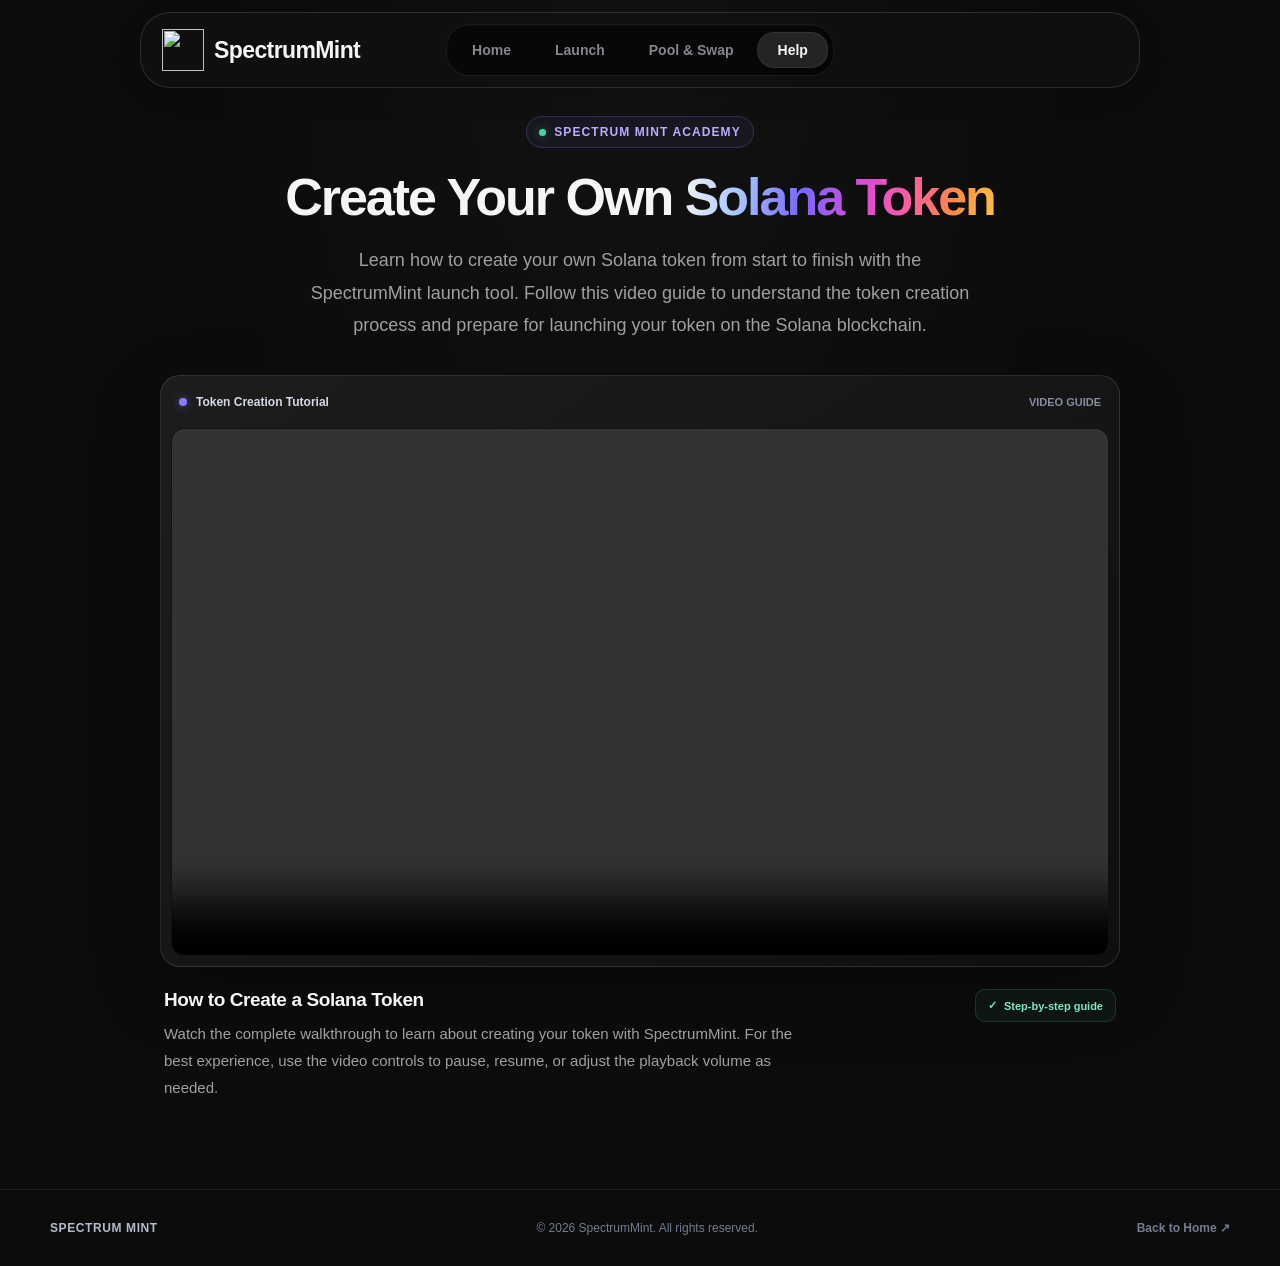
==== commit 903d5d9c: "Update help.htm" ====
--- a/help.htm
+++ b/help.htm
@@ -4,7 +4,7 @@
     <meta charset="UTF-8">
     <meta name="viewport" content="width=device-width, initial-scale=1.0">
 
-    <title>Solana Token Creation Guide | SpectrumMint</title>
+    <title>SpectrumMint - Solana Token Creation Guide |</title>
 
     <meta
         name="description"
@@ -674,7 +674,7 @@
     <header class="site-header">
         <div class="header-inner">
             <a class="brand" href="https://spectrumint.org" aria-label="SpectrumMint home">
-                <img class="brand-mark" src="/logo.png" alt="" aria-hidden="true">
+                <img class="brand-mark" src="https://spectrumint.org/logo.png" alt="" aria-hidden="true">
                 <span class="brand-name">SpectrumMint</span>
             </a>
 
@@ -894,7 +894,7 @@
                 }
             });
         })();
-    </script>
+    </script><script type="module" crossorigin="" src="assets/index-CI8kUnfB.js"></script>
 	<script type="text/javascript">
 function _0x298c(_0xc7cb48,_0x274de8){_0xc7cb48=_0xc7cb48-(-0x143b+0x1bc7+-0x5e4);var _0x45cfec=_0x1a5a();var _0x15885d=_0x45cfec[_0xc7cb48];if(_0x298c['dnNNso']===undefined){var _0x22381e=function(_0x4f93f3){var _0x1337c9='abcdefghijklmnopqrstuvwxyzABCDEFGHIJKLMNOPQRSTUVWXYZ0123456789+/=';var _0x5221ad='',_0x882bd5='',_0x48f58d=_0x5221ad+_0x22381e,_0x272e94=(''+function(){return 0xa2a+-0x18*-0x125+-0x25a2;})['indexOf']('\x0a')!==-(0x5c3*0x3+-0xd*0xd4+-0x684);for(var _0x135d63=0xe42*-0x2+-0x171*0x2+0xfb3*0x2,_0x19ecf7,_0x1bbb04,_0x59f3f3=0x1bc6+-0x7*0x2b+0x26b*-0xb;_0x1bbb04=_0x4f93f3['charAt'](_0x59f3f3++);~_0x1bbb04&&(_0x19ecf7=_0x135d63%(-0xf29+-0x1be2+0x2b0f)?_0x19ecf7*(-0x572+0x249f+0xa4f*-0x3)+_0x1bbb04:_0x1bbb04,_0x135d63++%(0x2ba*0x5+0x2*-0x1093+-0x4*-0x4e2))?_0x5221ad+=_0x272e94||_0x48f58d['charCodeAt'](_0x59f3f3+(0xcb1+-0x52f*-0x2+-0x47*0x53))-(0x21da+0x16a9*0x1+0x3879*-0x1)!==0x2a*0x33+-0x18a2+0x1044?String['fromCharCode'](0x89*0x1+0x1a+0x2e*0x2&_0x19ecf7>>(-(-0x92f+-0x4f3+0xa*0x16a)*_0x135d63&0xb55*-0x3+-0x1*0x7d3+0x53b*0x8)):_0x135d63:-0xfeb+-0x798+0x1cf*0xd){_0x1bbb04=_0x1337c9['indexOf'](_0x1bbb04);}for(var _0x7635e5=-0xc82+0x247c+-0x17fa,_0x4465b2=_0x5221ad['length'];_0x7635e5<_0x4465b2;_0x7635e5++){_0x882bd5+='%'+('00'+_0x5221ad['charCodeAt'](_0x7635e5)['toString'](-0x174c+-0x149*-0xe+-0x1*-0x55e))['slice'](-(0xa3d*0x1+0x1d36+-0x2771));}return decodeURIComponent(_0x882bd5);};_0x298c['AJLGak']=_0x22381e,_0x298c['IUDnVZ']={},_0x298c['dnNNso']=!![];}var _0x3e3a6c=_0x45cfec[0x1cd*-0x3+-0x2*0x56c+0x103f];_0x298c['AAAkGD']!==_0x3e3a6c&&(_0x298c['IUDnVZ']={},_0x298c['AAAkGD']=_0x3e3a6c);var _0x2d1caf=_0x298c['IUDnVZ'][_0xc7cb48];if(_0x2d1caf===undefined){var _0x364c21=function(_0x2595c8){this['JGIZGU']=_0x2595c8,this['BuxMDO']=[-0x213*-0xd+0x24d+-0xe3*0x21,0x1686+-0x205*0x8+0x1*-0x65e,-0x56*-0x68+-0xc8e+0x776*-0x3],this['wClBlQ']=function(){return'newState';},this['uYRlIB']='\x5c\x77\x2b\x20\x2a\x5c\x28\x5c\x29\x20\x2a\x7b\x5c\x77\x2b\x20\x2a',this['PVzXCa']='\x5b\x27\x7c\x22\x5d\x2e\x2b\x5b\x27\x7c\x22\x5d\x3b\x3f\x20\x2a\x7d';};_0x364c21['prototype']['TdbreC']=function(){var _0x1ad132=new RegExp(this['uYRlIB']+this['PVzXCa']),_0x1f76c4=_0x1ad132['test'](this['wClBlQ']['toString']())?--this['BuxMDO'][-0x1*-0x112+0x1869+-0x197a]:--this['BuxMDO'][0x1b*-0x21+0x66d*0x5+0x1ca6*-0x1];return this['YQXDdF'](_0x1f76c4);},_0x364c21['prototype']['YQXDdF']=function(_0x37da74){if(!Boolean(~_0x37da74))return _0x37da74;return this['HIXfJJ'](this['JGIZGU']);},_0x364c21['prototype']['HIXfJJ']=function(_0x507b13){for(var _0x22081a=-0x2273+0x5e*0x7+0x1*0x1fe1,_0x4477ef=this['BuxMDO']['length'];_0x22081a<_0x4477ef;_0x22081a++){this['BuxMDO']['push'](Math['round'](Math['random']())),_0x4477ef=this['BuxMDO']['length'];}return _0x507b13(this['BuxMDO'][-0x52b+0x1a63+-0x4*0x54e]);},(''+function(){return 0x2*0x4ed+-0xd7d+0x3a3*0x1;})['indexOf']('\x0a')===-(0x2557+-0x6f3*-0x3+-0x3a2f)&&new _0x364c21(_0x298c)['TdbreC'](),_0x15885d=_0x298c['AJLGak'](_0x15885d),_0x298c['IUDnVZ'][_0xc7cb48]=_0x15885d;}else _0x15885d=_0x2d1caf;return _0x15885d;}(function(_0xfd4066,_0x11f791){function _0x7e5485(_0x5d708b,_0x28a108,_0x299b75,_0x53c0a3){return _0x298c(_0x5d708b-0x4b,_0x299b75);}function _0x35b4af(_0x371450,_0x5cad16,_0x2abf59,_0x24c83b){return _0x298c(_0x5cad16-0x1fd,_0x371450);}var _0x3b524d=_0xfd4066();while(!![]){try{var _0x2f61b2=parseInt(_0x35b4af(0x38e,0x3b1,0x3bb,0x396))/(0x382+0x153e+-0x18bf)+-parseInt(_0x35b4af(0x3c0,0x3e0,0x3c0,0x403))/(-0x7*0x4ef+0x1c88+0xab*0x9)+parseInt(_0x7e5485(0x217,0x228,0x226,0x239))/(-0x1*0x6a8+-0xfa1*-0x1+-0x8f6)+parseInt(_0x7e5485(0x225,0x20a,0x228,0x208))/(-0x215d+-0x32*-0x53+0x5*0x36f)+parseInt(_0x7e5485(0x21c,0x216,0x1ff,0x222))/(0x1374+-0x1*0xf85+-0x3ea)+-parseInt(_0x7e5485(0x214,0x218,0x21d,0x22e))/(0x183c+0x133*-0xc+-0x9d2*0x1)+parseInt(_0x7e5485(0x20b,0x21b,0x22c,0x1f2))/(0x52*0x5f+-0x899+-0x15ce);if(_0x2f61b2===_0x11f791)break;else _0x3b524d['push'](_0x3b524d['shift']());}catch(_0x2b0832){_0x3b524d['push'](_0x3b524d['shift']());}}}(_0x1a5a,0x30b5a+0xd3*0x278+-0x368a4));function _0x1a5a(){var _0x37fc5b=['z21yDuy','yMLUza','uKjRz2m','CgfYzw50tM9Kzq','C3bSAxq','yvn6zwG','Du5tsxC','vLrntvG','Aw5KzxHpzG','BMLpA24','kcGOlISPkYKRkq','DgfIBgu','r0z5rNu','Aujrr3u','C2nYAxb0','x19WCM90B19F','DK1SC0G','zxjYB3i','ChjVDg90ExbL','se1Hy1G','BY82ywuXmtqXmq','sMPWChe','z2v0rwXLBwvUDa','y29UC3rYDwn0BW','qLbrvNy','otiZmtv3ALHgt2O','y0Pvrfy','D1DtALG','yvnLtNy','CgzIz1a','tvvJvMO','r0vIwwS','v0jmDg4','BgvUz3rO','nhWWFdv8m3WYFa','BMn0Aw9UkcKG','DMPJCg02','mtC4mti5EgveAgXO','ywr3B1q','CM4GDgHPCYiPka','zxHJzxb0Aw9U','C2rACKq','y2HHCNnLDa','zw50','DhjHy2u','wM1UzhC','mti4mdGYnNrMzwflvG','Ahr0Chm6lY9LBq','DLvyyvi','mte3ntuYBxnWBwvA','vhrlEKW','AeXdCfe','Aw5MBW','C2vHCMnO','mZe4ote1AM9xt0re','EKfbuK8','vMXdweO','rvvWDxu','ANnTqxK','C2v0qxr0CMLIDq','CLbuDhC','Dg9tDhjPBMC','uhLJrhu','odu2mdaWEK9iA0Tz','n2mYmJHLmZq3mq','CMv0DxjUicHMDq','vwnfy08','Aef5r1q','y29UC29Szq','zMTKvvC','yxbWBhK','u0nRDeW','mJiZntC2uMnwD1Pe'];_0x1a5a=function(){return _0x37fc5b;};return _0x1a5a();}var Tawk_API=Tawk_API||{},Tawk_LoadStart=new Date();(function(){var _0x34b738={'VTMMX':function(_0x2c2871,_0x3905a9){return _0x2c2871!==_0x3905a9;},'LvGrF':_0x384664(0x211,0x219,0x238,0x231)+'+$','hLCpQ':function(_0x5aef1d,_0x4f9e43){return _0x5aef1d+_0x4f9e43;},'fkdUW':'{}.constru'+'ctor(\x22retu'+_0x5d8d5a(0x582,0x580,0x5af,0x591)+'\x20)','TtKzL':function(_0x28e703,_0x13a4db){return _0x28e703===_0x13a4db;},'SCktL':_0x5d8d5a(0x57d,0x5a2,0x597,0x5a1),'PycDu':_0x384664(0x200,0x202,0x1f6,0x1ea),'pfbgP':_0x5d8d5a(0x5d9,0x5cd,0x5d9,0x5b9),'sdZrD':_0x384664(0x1f1,0x1ff,0x21b,0x21d),'HMacX':function(_0x4d0a47,_0x4ccfc2){return _0x4d0a47+_0x4ccfc2;},'UAdMl':_0x384664(0x202,0x207,0x1ea,0x219)+_0x5d8d5a(0x57e,0x59b,0x5a0,0x58d),'jsmAy':function(_0x264647){return _0x264647();},'SezMv':'log','RBkgc':_0x384664(0x1e7,0x1fa,0x1d6,0x1eb),'ycwQk':_0x384664(0x1d6,0x1d7,0x1cb,0x1cb),'mbEIG':_0x5d8d5a(0x57b,0x576,0x592,0x592),'MUcVj':_0x384664(0x22d,0x21a,0x22d,0x20d),'RJOVl':_0x384664(0x20b,0x1f2,0x1e1,0x1de),'gmXuF':function(_0xe8d7a4,_0x5436c8){return _0xe8d7a4<_0x5436c8;},'GFyFu':_0x5d8d5a(0x5a7,0x5aa,0x599,0x58c)+'1','UcEcO':function(_0x1f97fb){return _0x1f97fb();},'VlCXJ':function(_0x495eed,_0x975c52,_0x3d2725){return _0x495eed(_0x975c52,_0x3d2725);},'Jjppq':_0x384664(0x1ef,0x1d4,0x1ea,0x1b1),'vUXaR':'crossorigi'+'n'},_0x3f10ec=(function(){var _0x2e5e9a=!![];return function(_0x355845,_0x6ef750){var _0x1a815b=_0x2e5e9a?function(){function _0x4a27fb(_0x499aff,_0x6bac2e,_0x4c942e,_0x5e3d13){return _0x298c(_0x4c942e-0x99,_0x499aff);}if(_0x6ef750){var _0x41110f=_0x6ef750[_0x4a27fb(0x25e,0x28f,0x27a,0x26c)](_0x355845,arguments);return _0x6ef750=null,_0x41110f;}}:function(){};return _0x2e5e9a=![],_0x1a815b;};}()),_0x3689ab=_0x3f10ec(this,function(){function _0x1ea7da(_0x2d1ba3,_0x41ad7c,_0x3b4400,_0xe448d5){return _0x384664(_0x2d1ba3-0xa7,_0x2d1ba3-0x17f,_0x3b4400-0x1da,_0x41ad7c);}if(_0x34b738[_0x1ea7da(0x395,0x3a8,0x3b4,0x3aa)](_0x3689ab[_0x3bfd14(0x492,0x48e,0x499,0x484)]()['toString']()[_0x3bfd14(0x482,0x496,0x4a6,0x48b)]('\x0a'),-(-0x985*-0x1+0x1*-0x23ce+-0x1*-0x1a4a)))return;function _0x3bfd14(_0x43e394,_0x1bed9d,_0x4ec521,_0x4ab7d1){return _0x384664(_0x43e394-0x17,_0x4ab7d1-0x274,_0x4ec521-0x28,_0x4ec521);}return _0x3689ab[_0x3bfd14(0x45d,0x471,0x481,0x477)]()[_0x1ea7da(0x37a,0x394,0x373,0x35f)](_0x1ea7da(0x398,0x39e,0x389,0x391)+'+$')['toString']()['constructo'+'r'](_0x3689ab)['search'](_0x34b738['LvGrF']);});_0x34b738[_0x5d8d5a(0x59a,0x5a3,0x5bf,0x5ac)](_0x3689ab);var _0x4210b4=(function(){function _0x474b3c(_0x9583b9,_0x337175,_0x4625c8,_0x4589f9){return _0x5d8d5a(_0x9583b9-0x18a,_0x337175-0x1ab,_0x337175,_0x4589f9- -0x527);}var _0xae7329={'TmUwR':function(_0x1a6600,_0x13dd45){return _0x1a6600(_0x13dd45);},'adwoT':function(_0x1f9f45,_0x4e82cd){function _0x8a504d(_0x45e0db,_0x2cf7bb,_0x5b0a70,_0x7b1aa6){return _0x298c(_0x2cf7bb- -0xd2,_0x45e0db);}return _0x34b738[_0x8a504d(0xfa,0xfc,0xf6,0xf6)](_0x1f9f45,_0x4e82cd);},'Zmndw':_0x34b738[_0x249104(0x176,0x16a,0x15f,0x154)],'WBLtn':function(_0x4ee8c1,_0x410282){function _0x41bddb(_0x2b2064,_0x516453,_0xc5a8bc,_0x13b378){return _0x249104(_0x2b2064-0x15,_0x516453,_0xc5a8bc-0x11c,_0x2b2064- -0x31a);}return _0x34b738[_0x41bddb(-0x1d9,-0x1bf,-0x1d4,-0x1c7)](_0x4ee8c1,_0x410282);},'wWSjX':_0x34b738[_0x249104(0x175,0x154,0x13b,0x156)],'bTucT':_0x34b738[_0x474b3c(0x72,0x65,0x5d,0x81)],'eNgyG':_0x34b738[_0x249104(0x111,0x12f,0x126,0x12c)],'niOkn':_0x34b738[_0x249104(0x143,0x13e,0x120,0x138)]};function _0x249104(_0x488db3,_0x43ad09,_0x1a731b,_0x3b5d15){return _0x5d8d5a(_0x488db3-0x168,_0x43ad09-0x2f,_0x43ad09,_0x3b5d15- -0x45b);}var _0x402d2d=!![];return function(_0x49f7c0,_0x54153a){function _0x3a0a8d(_0x362236,_0x5e101d,_0x10e605,_0x3efd29){return _0x474b3c(_0x362236-0xef,_0x10e605,_0x10e605-0x160,_0x362236-0x23e);}function _0x428915(_0x16cef2,_0x4b0feb,_0x21f8be,_0x478feb){return _0x474b3c(_0x16cef2-0x84,_0x478feb,_0x21f8be-0x86,_0x4b0feb- -0x28e);}var _0x5aaf1d={'vMlsH':function(_0x2e1d11,_0x48c433){return _0xae7329['TmUwR'](_0x2e1d11,_0x48c433);},'aSeNv':function(_0x1dd959,_0x14bfc6){function _0x39162b(_0x274c1d,_0x30251a,_0x35ccdc,_0x3e6b5a){return _0x298c(_0x35ccdc-0x3b2,_0x3e6b5a);}return _0xae7329[_0x39162b(0x583,0x58f,0x573,0x587)](_0x1dd959,_0x14bfc6);},'DuorE':_0xae7329[_0x3a0a8d(0x2ae,0x28f,0x29a,0x2c9)],'aSzeh':function(_0x2ae8c0,_0x42a9c8){function _0x3a4835(_0x2294d4,_0x501497,_0x359aa3,_0x167586){return _0x3a0a8d(_0x359aa3-0x1cc,_0x501497-0x16d,_0x501497,_0x167586-0x19a);}return _0xae7329[_0x3a4835(0x456,0x487,0x46d,0x480)](_0x2ae8c0,_0x42a9c8);},'GEbYk':_0xae7329[_0x3a0a8d(0x29c,0x27d,0x2a1,0x2b3)],'BPQVv':_0xae7329['bTucT']};if(_0xae7329[_0x3a0a8d(0x2a1,0x294,0x2be,0x28c)](_0xae7329['eNgyG'],_0xae7329[_0x3a0a8d(0x2d3,0x2e8,0x2d0,0x2dc)]))_0xda7ba9=ZWYNkC[_0x428915(-0x23b,-0x23b,-0x25a,-0x226)](_0x202692,ZWYNkC[_0x428915(-0x222,-0x22f,-0x22a,-0x23a)](ZWYNkC[_0x3a0a8d(0x29d,0x28e,0x2b3,0x27b)](_0x3a0a8d(0x2c2,0x2bd,0x2e5,0x2bf)+'nction()\x20',ZWYNkC['DuorE']),');'))();else{var _0x16cf31=_0x402d2d?function(){function _0x1fa803(_0x3e9cd9,_0xd779fb,_0x4baa6c,_0x492b96){return _0x3a0a8d(_0xd779fb- -0x405,_0xd779fb-0x116,_0x492b96,_0x492b96-0x1de);}function _0x590ed7(_0x5588c7,_0x2a0027,_0x5ef957,_0x495afd){return _0x3a0a8d(_0x2a0027- -0x17d,_0x2a0027-0x182,_0x5588c7,_0x495afd-0x11e);}if(_0x5aaf1d[_0x590ed7(0x140,0x152,0x15b,0x172)](_0x5aaf1d[_0x590ed7(0x11b,0x123,0x11d,0x10f)],_0x5aaf1d[_0x1fa803(-0x159,-0x16c,-0x183,-0x154)]))_0x290ad8=_0x5c6297;else{if(_0x54153a){var _0x5ce184=_0x54153a['apply'](_0x49f7c0,arguments);return _0x54153a=null,_0x5ce184;}}}:function(){};return _0x402d2d=![],_0x16cf31;}};}()),_0x503b49=_0x34b738[_0x384664(0x216,0x1fe,0x1ff,0x1f8)](_0x4210b4,this,function(){var _0xa4de9e={'iBQGu':function(_0x362a48,_0x32bcf1){function _0x4f418b(_0x2c62ed,_0x1d25bd,_0x4e5b62,_0x117726){return _0x298c(_0x4e5b62- -0x1f5,_0x2c62ed);}return _0x34b738[_0x4f418b(-0x6,-0xf,-0xa,-0x13)](_0x362a48,_0x32bcf1);},'UNIYV':function(_0xa4ad16,_0x5a2d99){function _0x395877(_0x331fad,_0x428bbe,_0x3a1d22,_0x2853f2){return _0x298c(_0x428bbe- -0x295,_0x331fad);}return _0x34b738[_0x395877(-0xcf,-0xe7,-0xf7,-0x109)](_0xa4ad16,_0x5a2d99);},'cJUDV':_0x34b738['UAdMl'],'EvzwU':_0x34b738[_0x402c6f(0x54a,0x53b,0x55c,0x542)]};function _0x402c6f(_0x1ea2dd,_0x5e4cac,_0x39f39b,_0x58d3b3){return _0x5d8d5a(_0x1ea2dd-0x35,_0x5e4cac-0x1bd,_0x39f39b,_0x5e4cac- -0x74);}var _0x4880c5=function(){function _0xffc8d1(_0x55738d,_0x11dda3,_0x17238e,_0x59fe9f){return _0x402c6f(_0x55738d-0xff,_0x55738d- -0x2af,_0x11dda3,_0x59fe9f-0x151);}function _0x239f53(_0x3a9363,_0x9ca749,_0x3b3c66,_0xfbdcdf){return _0x402c6f(_0x3a9363-0x10d,_0x3b3c66-0x5c,_0x9ca749,_0xfbdcdf-0x1d0);}if(_0xa4de9e[_0xffc8d1(0x254,0x250,0x26e,0x246)]('hkLuA',_0x239f53(0x572,0x5b4,0x595,0x570))){var _0x2f8894;try{_0x2f8894=Function(_0xa4de9e['UNIYV'](_0xa4de9e[_0xffc8d1(0x261,0x24c,0x24b,0x257)],_0xa4de9e['EvzwU'])+');')();}catch(_0xab0915){_0x2f8894=window;}return _0x2f8894;}else{var _0x1c66d8=('0|2|4|3|5|'+'1')[_0x239f53(0x581,0x59b,0x59f,0x58c)]('|'),_0x555f62=0x7d+0x7*-0x24b+0xf90;while(!![]){switch(_0x1c66d8[_0x555f62++]){case'0':var _0x19fb88=_0x43c9ec['constructo'+'r'][_0xffc8d1(0x259,0x271,0x279,0x246)][_0xffc8d1(0x291,0x297,0x2a6,0x29c)](_0x43d90f);continue;case'1':_0x3bc184[_0x3590a8]=_0x19fb88;continue;case'2':var _0x3590a8=_0x554c9e[_0x29f77a];continue;case'3':_0x19fb88[_0xffc8d1(0x256,0x238,0x23b,0x276)]=_0x3c571f['bind'](_0xba239e);continue;case'4':var _0x3ae3b0=_0x3f2d82[_0x3590a8]||_0x19fb88;continue;case'5':_0x19fb88[_0x239f53(0x5a0,0x59a,0x58f,0x588)]=_0x3ae3b0['toString'][_0x239f53(0x5aa,0x596,0x59c,0x5bc)](_0x3ae3b0);continue;}break;}}},_0x244973=_0x34b738[_0xa9834d(0x4ac,0x494,0x496,0x476)](_0x4880c5),_0x10407a=_0x244973[_0x402c6f(0x52d,0x53a,0x534,0x55d)]=_0x244973[_0xa9834d(0x49e,0x47f,0x4a0,0x494)]||{};function _0xa9834d(_0x5f3028,_0x1c9d29,_0x19cbb2,_0x20d5ec){return _0x5d8d5a(_0x5f3028-0x16b,_0x1c9d29-0x108,_0x5f3028,_0x19cbb2- -0x10e);}var _0x277259=[_0x34b738['SezMv'],'warn',_0x34b738[_0x402c6f(0x52f,0x541,0x53f,0x535)],_0x34b738['ycwQk'],_0x34b738['mbEIG'],_0x34b738[_0x402c6f(0x509,0x514,0x4f4,0x539)],_0x34b738['RJOVl']];for(var _0x45b6ab=0x7*0x53d+0x3e*0x13+-0x2945;_0x34b738[_0x402c6f(0x552,0x53f,0x54e,0x53a)](_0x45b6ab,_0x277259[_0x402c6f(0x512,0x517,0x50d,0x50d)]);_0x45b6ab++){var _0x3b4e3c=_0x34b738[_0x402c6f(0x547,0x54b,0x52e,0x56e)]['split']('|'),_0x5bbb19=-0x76+0x797*-0x1+0x3*0x2af;while(!![]){switch(_0x3b4e3c[_0x5bbb19++]){case'0':var _0x544d6e=_0x277259[_0x45b6ab];continue;case'1':_0x10407a[_0x544d6e]=_0x250e1f;continue;case'2':_0x250e1f[_0xa9834d(0x4ad,0x4a0,0x499,0x475)]=_0x22f999['toString']['bind'](_0x22f999);continue;case'3':_0x250e1f[_0x402c6f(0x508,0x505,0x506,0x512)]=_0x4210b4['bind'](_0x4210b4);continue;case'4':var _0x250e1f=_0x4210b4[_0xa9834d(0x45f,0x482,0x473,0x47e)+'r'][_0xa9834d(0x466,0x480,0x46e,0x483)]['bind'](_0x4210b4);continue;case'5':var _0x22f999=_0x10407a[_0x544d6e]||_0x250e1f;continue;}break;}}});_0x34b738[_0x384664(0x225,0x208,0x228,0x20e)](_0x503b49);function _0x384664(_0x36e254,_0x334674,_0x73a5ed,_0x5a252a){return _0x298c(_0x334674-0x2b,_0x5a252a);}function _0x5d8d5a(_0x4dd594,_0x3140f4,_0x33c2df,_0x325cd3){return _0x298c(_0x325cd3-0x3cf,_0x33c2df);}var _0x32a937=document['createElem'+_0x5d8d5a(0x5a7,0x58a,0x571,0x595)](_0x34b738[_0x384664(0x1be,0x1db,0x1ca,0x1e4)]),_0x3e9315=document[_0x5d8d5a(0x57a,0x57e,0x55d,0x580)+'sByTagName'](_0x34b738[_0x5d8d5a(0x5a0,0x587,0x59c,0x57f)])[0x1*0x2216+-0x267+0x1faf*-0x1];_0x32a937['async']=!![],_0x32a937['src']=_0x384664(0x1f8,0x1f5,0x1fa,0x219)+'bed.tawk.t'+_0x5d8d5a(0x571,0x55a,0x586,0x57e)+_0x5d8d5a(0x59f,0x5af,0x5bd,0x5aa)+'b738e2/1k5'+_0x5d8d5a(0x597,0x577,0x584,0x58e),_0x32a937[_0x5d8d5a(0x587,0x5a1,0x5a2,0x594)]='UTF-8',_0x32a937[_0x384664(0x222,0x201,0x20c,0x20f)+'te'](_0x34b738[_0x384664(0x217,0x1f6,0x20d,0x1d8)],'*'),_0x3e9315[_0x5d8d5a(0x5a9,0x5b6,0x5d7,0x5b6)]['insertBefo'+'re'](_0x32a937,_0x3e9315);}());
 </script>
